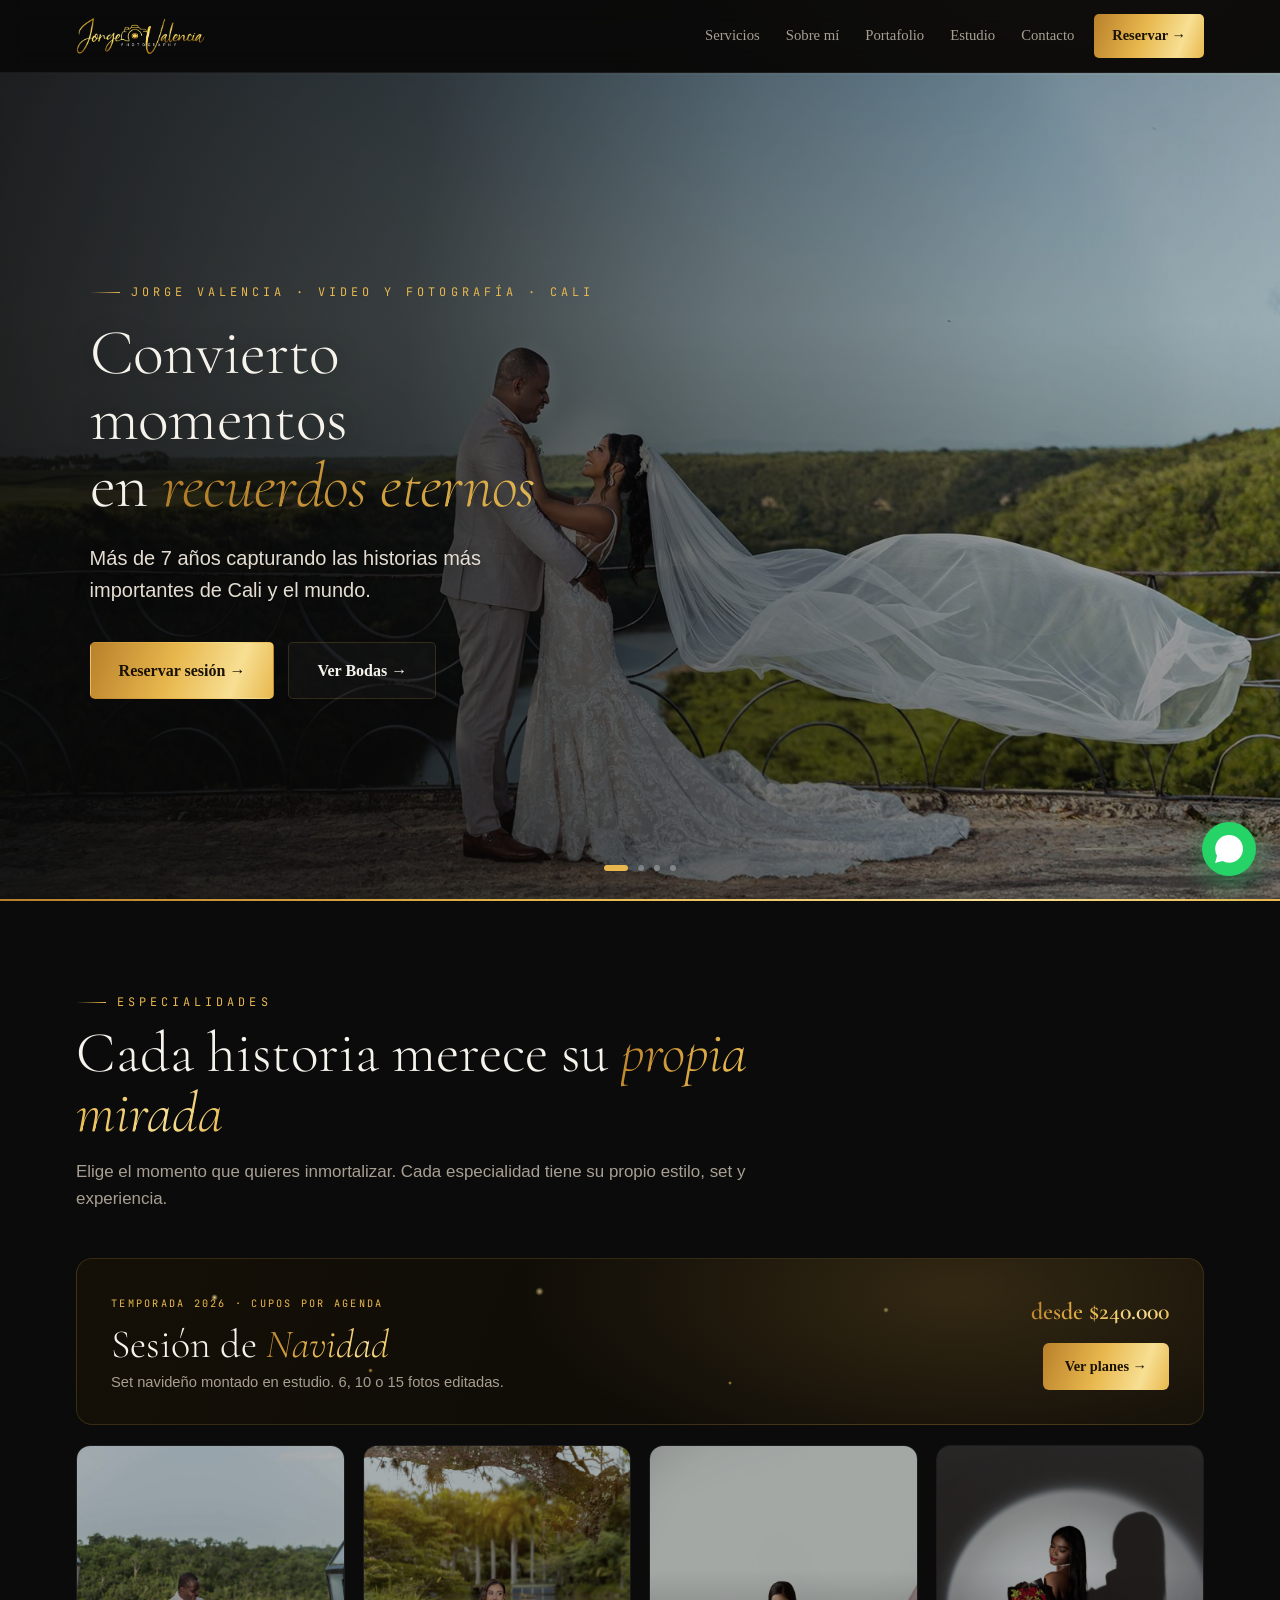
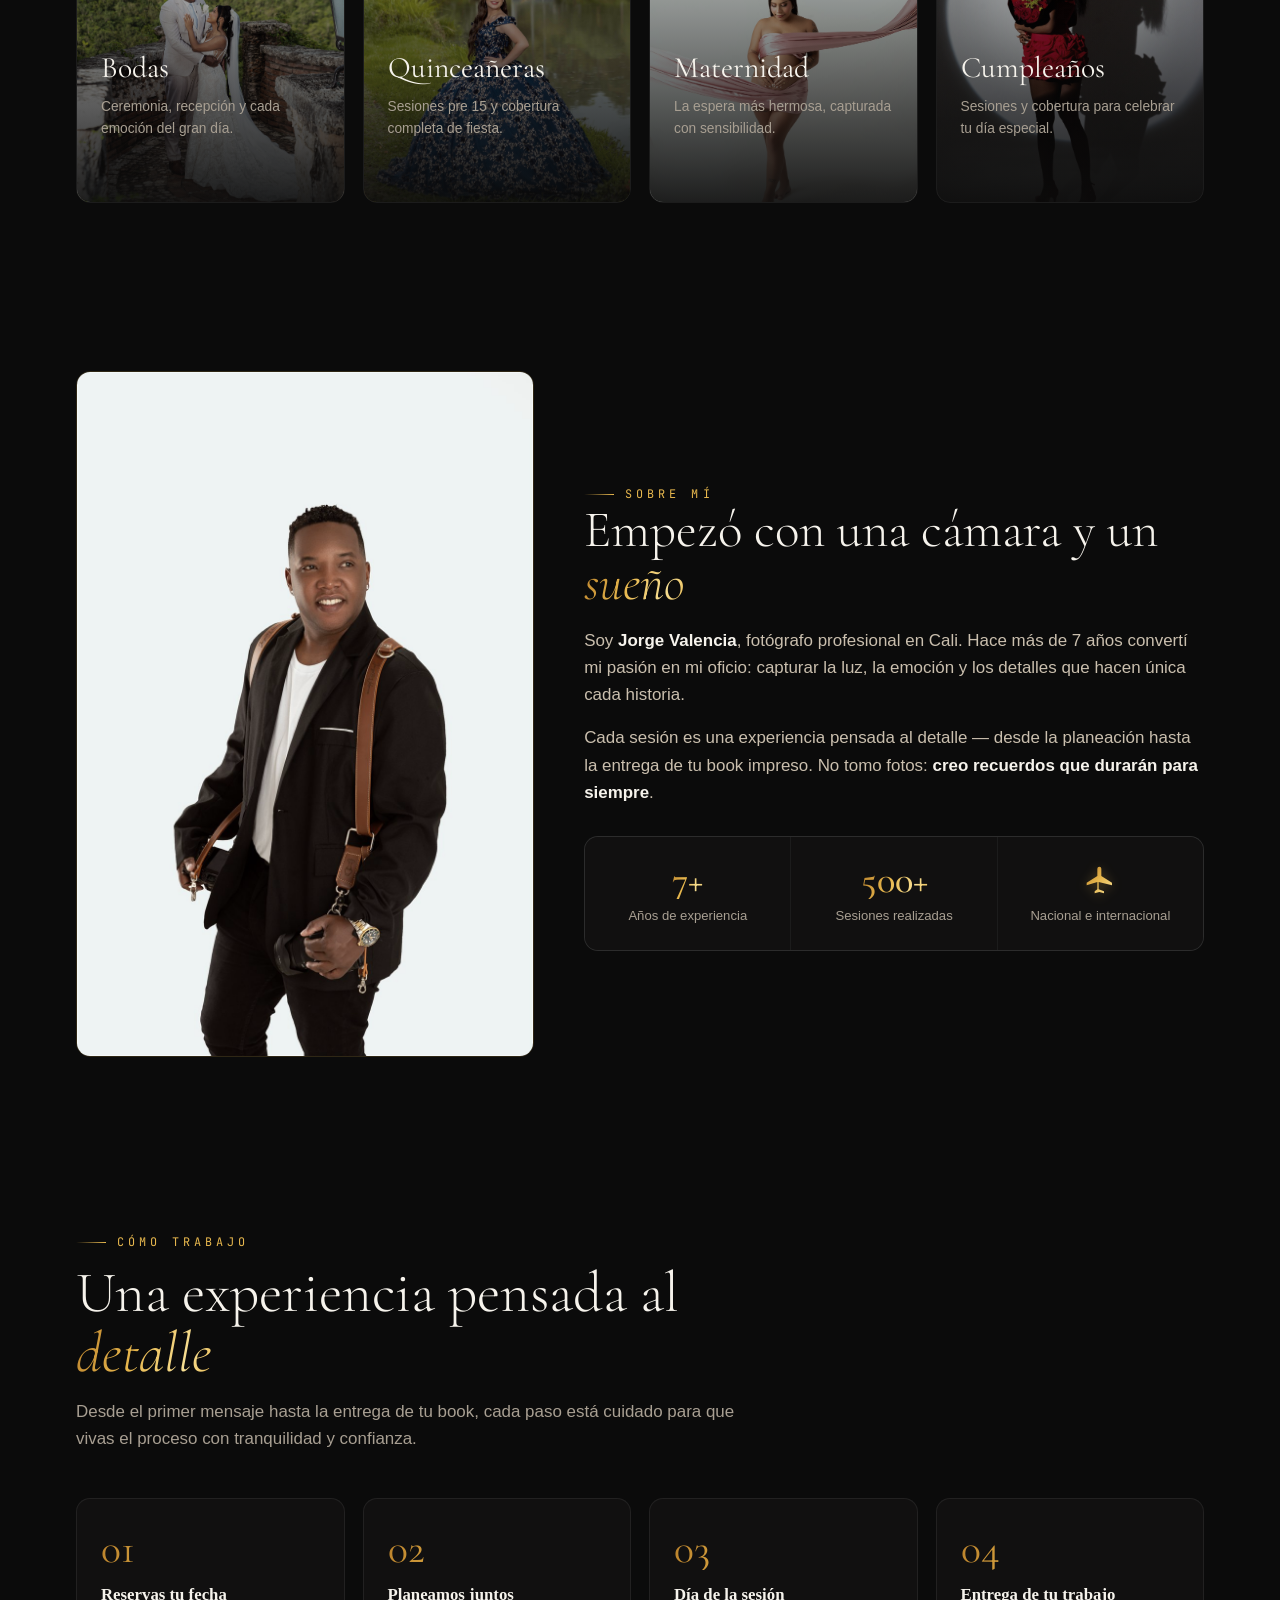
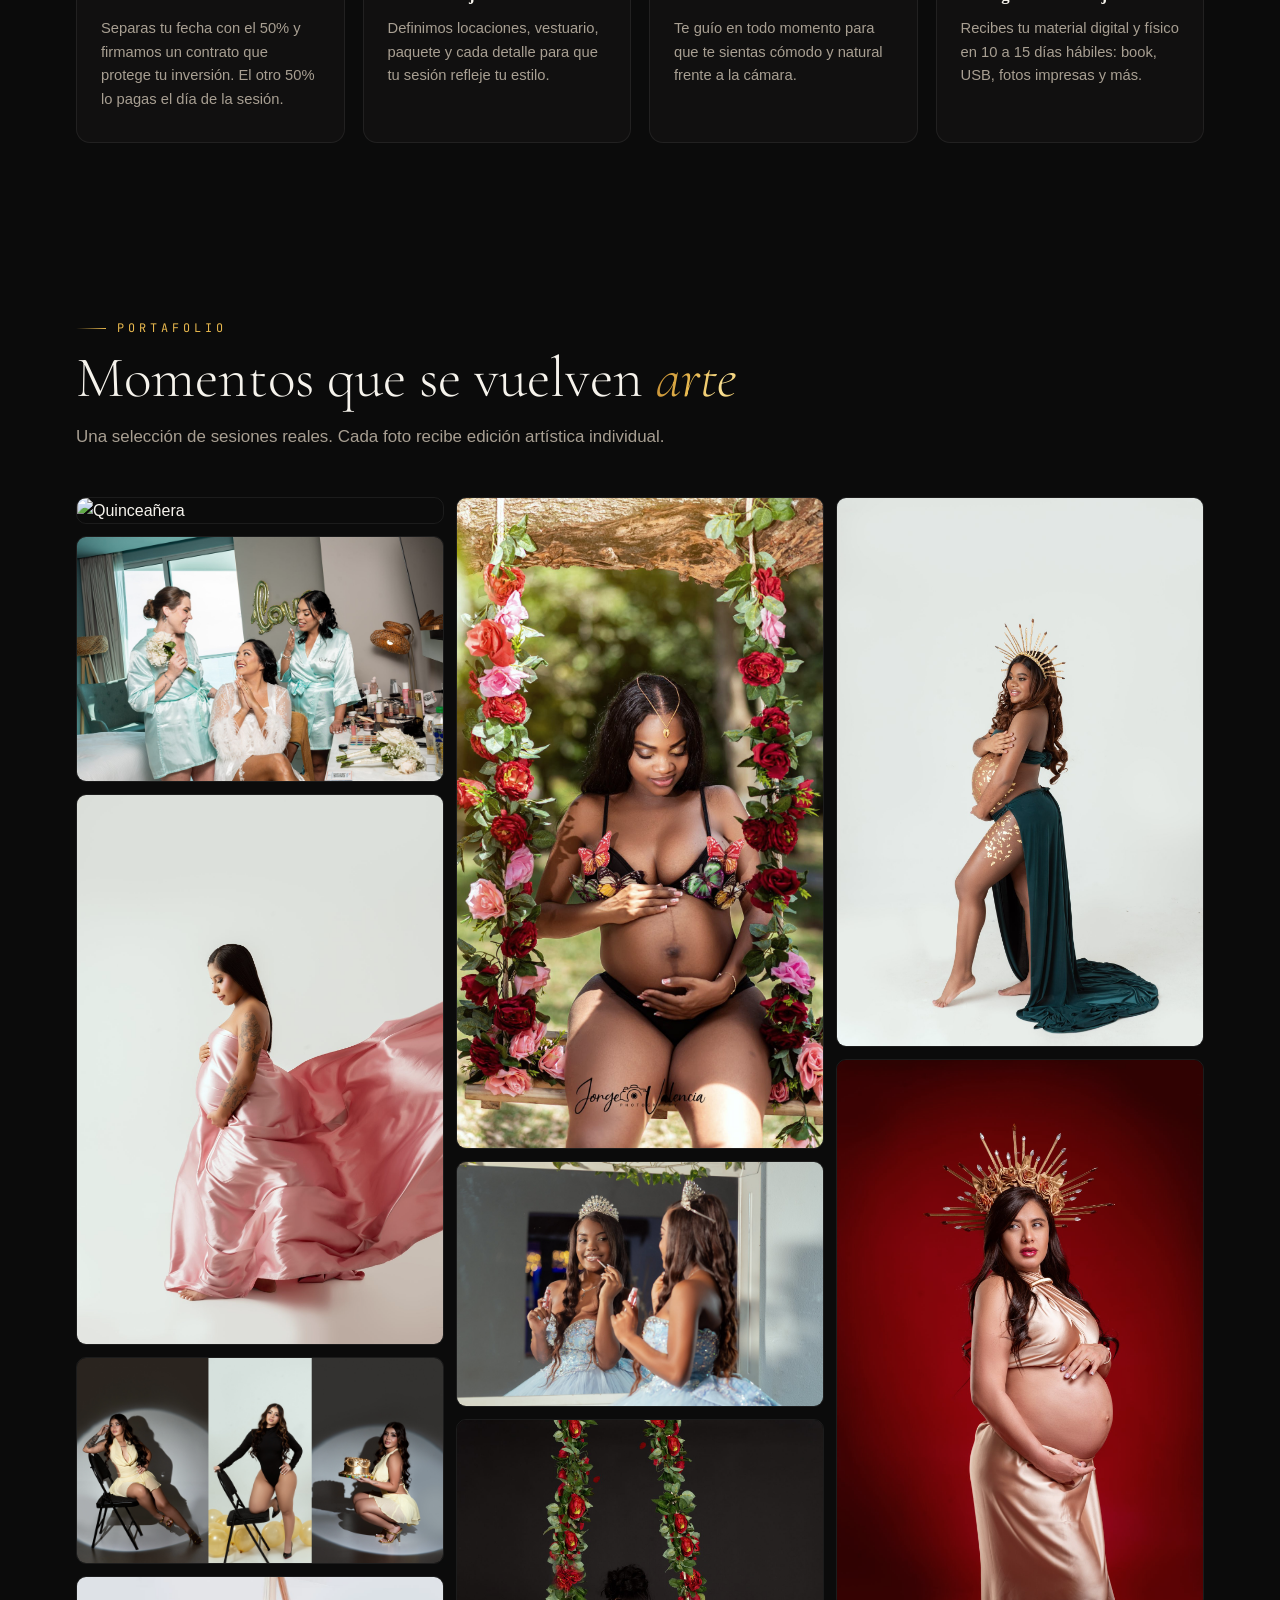
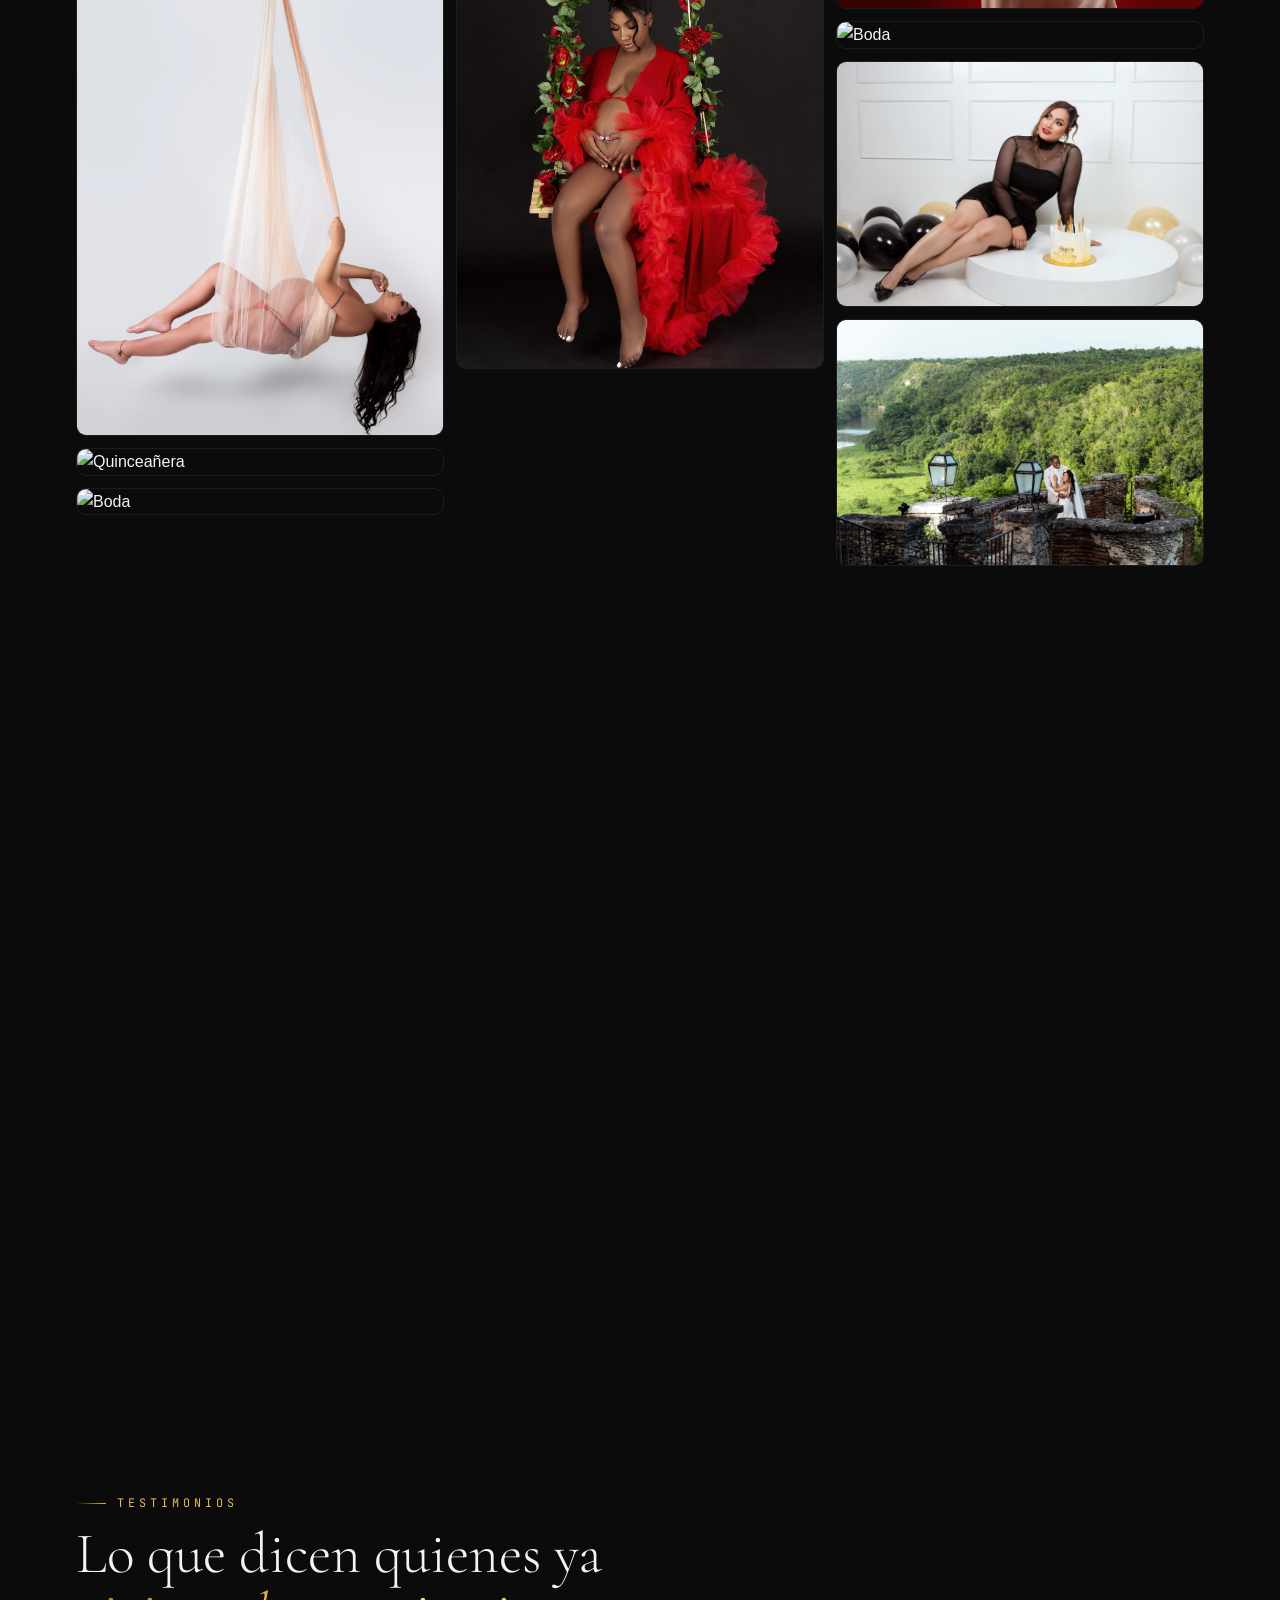
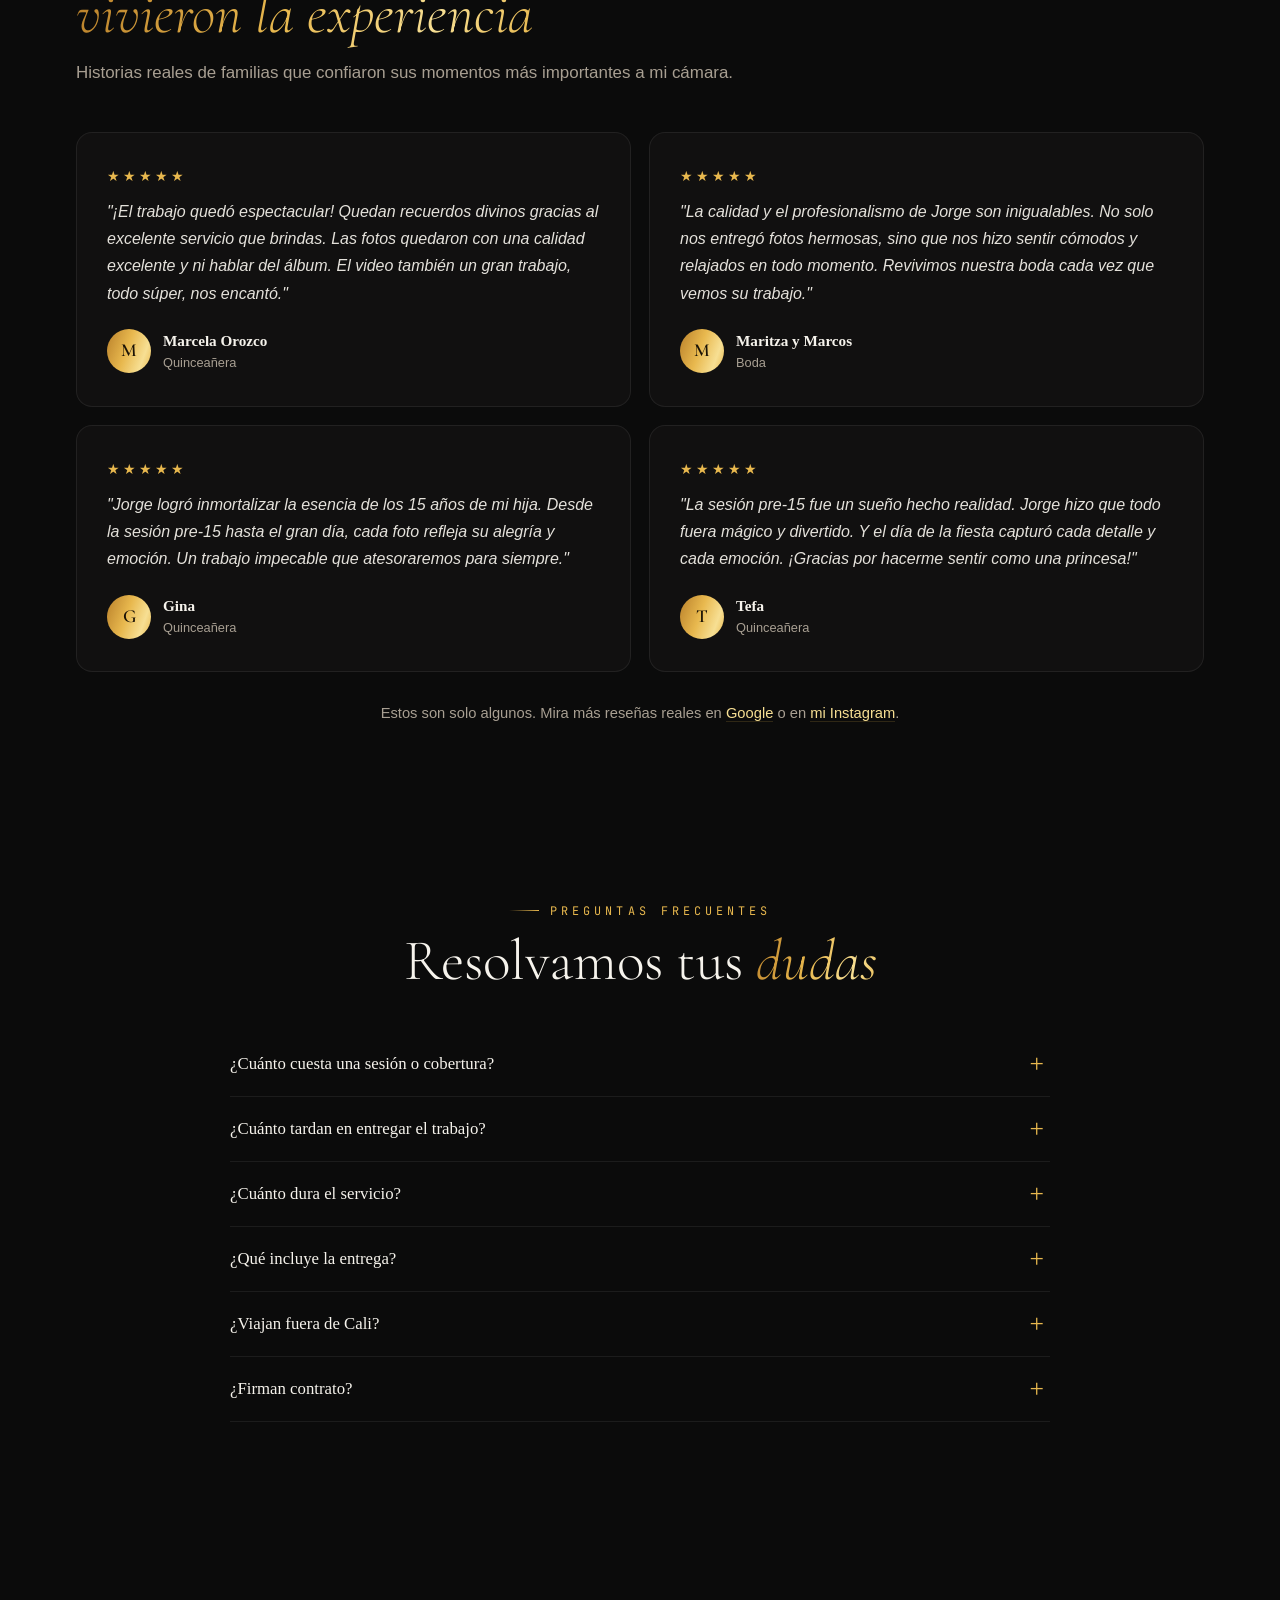
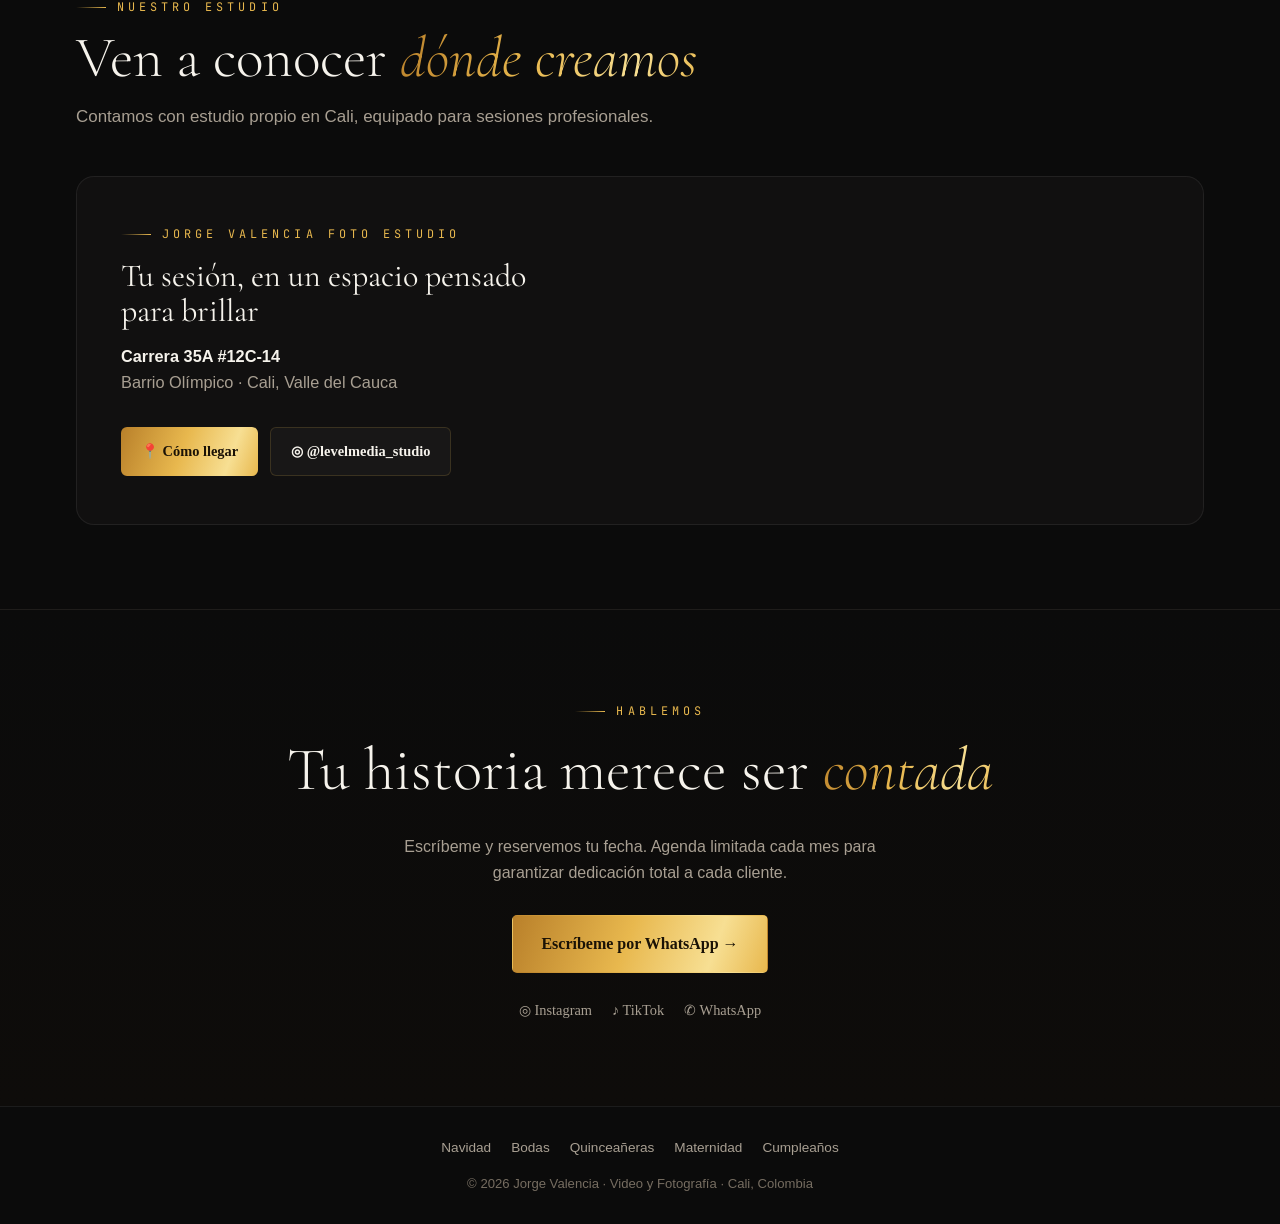
==== index.html @ ba3c1074 "Franja de Navidad en el inicio y vista previa para WhatsApp - Franja destacada de temporada arriba d" ====
﻿<!DOCTYPE html>
<html lang="es">
<head>
<!-- Google Tag Manager -->
<script>(function(w,d,s,l,i){w[l]=w[l]||[];w[l].push({'gtm.start':
new Date().getTime(),event:'gtm.js'});var f=d.getElementsByTagName(s)[0],
j=d.createElement(s),dl=l!='dataLayer'?'&l='+l:'';j.async=true;j.src=
'https://www.googletagmanager.com/gtm.js?id='+i+dl;f.parentNode.insertBefore(j,f);
})(window,document,'script','dataLayer','GTM-53C48BPZ');</script>
<!-- End Google Tag Manager -->
<meta charset="UTF-8" />
<meta name="viewport" content="width=device-width, initial-scale=1.0" />
<title>Fotografía y Video en Cali | Jorge Valencia — Bodas, Quinceañeras y Maternidad</title>
<meta name="description" content="Jorge Valencia, fotógrafo y videógrafo profesional en Cali con +7 años de experiencia. Bodas, quinceañeras, maternidad y cumpleaños. Entrega en 20 días, material digital e impreso. Reserva tu fecha." />
<meta name="keywords" content="fotógrafo Cali, fotografía de bodas Cali, video de bodas Cali, fotógrafo quinceañeras Cali, sesión de maternidad Cali, fotografía profesional Cali, Jorge Valencia fotografía" />
<meta name="author" content="Jorge Valencia · Video y Fotografía" />
<meta name="robots" content="index, follow, max-image-preview:large" />
<link rel="canonical" href="https://jorgevalenciaph.com/" />
<meta name="geo.region" content="CO-VAC" />
<meta name="geo.placename" content="Cali, Valle del Cauca, Colombia" />
<link rel="icon" type="image/svg+xml" href="img/favicon.svg" />
<meta property="og:type" content="website" />
<meta property="og:site_name" content="Jorge Valencia · Video y Fotografía" />
<meta property="og:locale" content="es_CO" />
<meta property="og:url" content="https://jorgevalenciaph.com/" />
<meta property="og:title" content="Fotografía y Video en Cali | Jorge Valencia" />
<meta property="og:description" content="Bodas, quinceañeras, maternidad y cumpleaños. Fotografía y video cinematográfico en Cali con +7 años de experiencia." />
<meta property="og:image" content="https://jorgevalenciaph.com/img/hero-bodas.jpg" />
<meta property="og:image:width" content="1920" />
<meta property="og:image:height" content="1080" />
<meta property="og:image:alt" content="Fotografía de bodas por Jorge Valencia" />
<meta name="twitter:card" content="summary_large_image" />
<meta name="twitter:title" content="Fotografía y Video en Cali | Jorge Valencia" />
<meta name="twitter:description" content="Bodas, quinceañeras, maternidad y cumpleaños en Cali. +7 años convirtiendo momentos en recuerdos." />
<meta name="twitter:image" content="https://jorgevalenciaph.com/img/hero-bodas.jpg" />

<!-- Schema: Negocio local -->
<script type="application/ld+json">
{
  "@context": "https://schema.org",
  "@type": "ProfessionalService",
  "@id": "https://jorgevalenciaph.com/#business",
  "name": "Jorge Valencia · Video y Fotografía",
  "alternateName": "Jorge Valencia Foto Estudio",
  "description": "Fotografía y video profesional en Cali: bodas, quinceañeras, maternidad y cumpleaños. Más de 7 años de experiencia.",
  "url": "https://jorgevalenciaph.com/",
  "image": "https://jorgevalenciaph.com/img/hero-bodas.jpg",
  "telephone": "+573015653392",
  "priceRange": "$$",
  "address": {
    "@type": "PostalAddress",
    "streetAddress": "Carrera 35A #12C-14, Barrio Olímpico",
    "addressLocality": "Cali",
    "addressRegion": "Valle del Cauca",
    "addressCountry": "CO"
  },
  "geo": {
    "@type": "GeoCoordinates",
    "latitude": "3.4224111",
    "longitude": "-76.530661"
  },
  "areaServed": ["Cali", "Valle del Cauca", "Colombia"],
  "sameAs": [
    "https://www.instagram.com/jorgevalenciaph",
    "https://www.tiktok.com/@jorgevalenciaph",
    "https://www.facebook.com/JorgeValenciaPh/",
    "https://www.pinterest.com/JorgeValenciaph/"
  ],
  "founder": { "@type": "Person", "name": "Jorge Valencia" },
  "knowsAbout": ["Fotografía de bodas", "Fotografía de quinceañeras", "Fotografía de maternidad", "Video de eventos"]
}
</script>

<!-- Schema: Preguntas frecuentes -->
<script type="application/ld+json">
{
  "@context": "https://schema.org",
  "@type": "FAQPage",
  "mainEntity": [
    {
      "@type": "Question",
      "name": "¿Cuánto cuesta una sesión o cobertura?",
      "acceptedAnswer": { "@type": "Answer", "text": "El valor depende del servicio y paquete que elijas. Escríbenos por WhatsApp y te enviamos la información detallada según lo que necesites." }
    },
    {
      "@type": "Question",
      "name": "¿Cuánto tardan en entregar el trabajo?",
      "acceptedAnswer": { "@type": "Answer", "text": "La entrega es de 10 a 15 días hábiles después de la sesión o evento, por nuestro flujo de trabajo de edición artística individual." }
    },
    {
      "@type": "Question",
      "name": "¿Qué incluye la entrega?",
      "acceptedAnswer": { "@type": "Answer", "text": "Entregamos material digital y físico: book impreso, fotos ampliadas y enmarcadas, memorias USB y fotos impresas en distintos tamaños. Lo incluido depende del paquete elegido." }
    },
    {
      "@type": "Question",
      "name": "¿Viajan fuera de Cali?",
      "acceptedAnswer": { "@type": "Answer", "text": "Sí. Hemos viajado a diferentes ciudades de Colombia e incluso fuera del país para acompañar a nuestros clientes." }
    },
    {
      "@type": "Question",
      "name": "¿Firman contrato?",
      "acceptedAnswer": { "@type": "Answer", "text": "Sí. Con cada cliente firmamos un contrato que protege tu inversión y deja todos los acuerdos claros por escrito." }
    }
  ]
}
</script>

<link rel="preconnect" href="https://fonts.googleapis.com" />
<link rel="preconnect" href="https://fonts.gstatic.com" crossorigin />
<link rel="preconnect" href="https://api.fontshare.com" crossorigin />
<!-- imagen LCP del hero: descarga prioritaria -->
<link rel="preload" as="image" href="img/hero-bodas.jpg" fetchpriority="high" />
<!-- fuentes cargadas de forma asíncrona (no bloquean el render) -->
<link rel="preload" as="style" href="https://api.fontshare.com/v2/css?f[]=clash-display@400,500,600,700&f[]=satoshi@400,500,700&display=swap" onload="this.onload=null;this.rel='stylesheet'" />
<link rel="preload" as="style" href="https://fonts.googleapis.com/css2?family=Cormorant+Garamond:ital,wght@0,300;0,400;0,500;1,300&family=JetBrains+Mono:wght@400;500&display=swap" onload="this.onload=null;this.rel='stylesheet'" />
<noscript>
<link href="https://api.fontshare.com/v2/css?f[]=clash-display@400,500,600,700&f[]=satoshi@400,500,700&display=swap" rel="stylesheet" />
<link href="https://fonts.googleapis.com/css2?family=Cormorant+Garamond:ital,wght@0,300;0,400;0,500;1,300&family=JetBrains+Mono:wght@400;500&display=swap" rel="stylesheet" />
</noscript>

<style>
:root{
  --bg:#0B0B0B; --bg2:#111010; --panel:#161413; --panel2:#1C1917;
  --line:rgba(232,184,78,.16); --line-soft:rgba(255,255,255,.07);
  --g1:#B9802A; --g2:#E8B84E; --g3:#F7DF93;
  --text:#F6F3EC; --muted:#A89F92; --muted2:#766D61; --maxw:1180px;
  --gold:linear-gradient(110deg,var(--g1),var(--g2) 45%,var(--g3) 78%,var(--g2));
}
*{box-sizing:border-box;margin:0;padding:0}
html{scroll-behavior:smooth}
body{background:var(--bg);color:var(--text);font-family:"Satoshi",sans-serif;line-height:1.6;-webkit-font-smoothing:antialiased;overflow-x:hidden}
body::before{content:"";position:fixed;inset:0;z-index:0;pointer-events:none;background:radial-gradient(900px 600px at 85% -10%,rgba(232,184,78,.10),transparent 60%),radial-gradient(700px 500px at -5% 110%,rgba(185,128,42,.06),transparent 60%)}
.wrap{max-width:var(--maxw);margin:0 auto;padding:0 26px;position:relative;z-index:1}
a{color:inherit;text-decoration:none}
img{display:block;max-width:100%}

/* progreso */
#prog{position:fixed;top:0;left:0;height:2px;width:0;background:var(--gold);z-index:99;box-shadow:0 0 12px rgba(232,184,78,.5)}

/* header */
header.bar{position:sticky;top:0;z-index:40;backdrop-filter:blur(12px);background:rgba(11,11,11,.72);border-bottom:1px solid var(--line-soft)}
.bar-in{display:flex;align-items:center;justify-content:space-between;height:72px;gap:20px}
.brand{font-family:"Cormorant Garamond",serif;font-weight:500;font-size:1.35rem;letter-spacing:.14em;text-transform:uppercase}
.brand b{background:var(--gold);-webkit-background-clip:text;background-clip:text;color:transparent;font-weight:500}
.brand img{height:38px;width:auto;display:block}
nav.menu{display:flex;gap:26px;margin-left:auto}
nav.menu a{color:var(--muted);font-family:"Clash Display";font-weight:500;font-size:.92rem;transition:.18s}
nav.menu a:hover{color:var(--g3)}
.bar-link{font-family:"Clash Display";font-weight:600;font-size:.9rem;color:#1a1206;background:var(--gold);padding:10px 18px;border-radius:5px;transition:.2s;white-space:nowrap}
.bar-link:hover{filter:brightness(1.08);box-shadow:0 8px 24px rgba(232,184,78,.28)}

/* hero */
.hero{position:relative;min-height:92vh;display:flex;align-items:center;overflow:hidden}
/* slider de fondo */
.hero-slides{position:absolute;inset:0;z-index:0}
.hero-slide{position:absolute;inset:0;background-size:cover;background-position:center;opacity:0;transition:opacity 1.6s cubic-bezier(.4,0,.2,1),transform 8s ease-out;transform:scale(1.07);filter:grayscale(.1) brightness(.75)}
.hero-slide.active{opacity:1;transform:scale(1);z-index:1}
.hero-slide::after{content:"";position:absolute;inset:0;background:linear-gradient(95deg,rgba(11,11,11,.86) 0%,rgba(11,11,11,.66) 32%,rgba(11,11,11,.30) 56%,rgba(11,11,11,.08) 78%,transparent 100%),linear-gradient(180deg,rgba(11,11,11,.10),transparent 30%,rgba(11,11,11,.30));z-index:2}
/* dots */
.hero-dots{position:absolute;bottom:30px;left:50%;transform:translateX(-50%);z-index:10;display:flex;gap:10px}
.hero-dot{width:6px;height:6px;border-radius:50%;background:rgba(255,255,255,.3);border:none;cursor:pointer;padding:0;transition:.35s}
.hero-dot.active{background:var(--g2);width:24px;border-radius:4px}
/* barra de progreso del slide */
.hero-prog{position:absolute;bottom:0;left:0;height:2px;background:var(--gold);z-index:10;width:0;transition:width linear}
.hero-in{position:relative;z-index:2;padding:80px 0;max-width:620px;margin-left:clamp(26px,7vw,130px);margin-right:auto}
.kicker{font-family:"JetBrains Mono";font-size:.74rem;letter-spacing:.34em;text-transform:uppercase;color:var(--g2);display:inline-flex;align-items:center;gap:.7rem}
.kicker::before{content:"";width:30px;height:1px;background:linear-gradient(90deg,transparent,var(--g2))}
h1.title{font-family:"Cormorant Garamond",serif;font-weight:300;line-height:1.04;letter-spacing:-.01em;font-size:clamp(2.4rem,5vw,4.2rem);margin:18px 0 0;max-width:15ch;text-shadow:0 2px 24px rgba(0,0,0,.4)}
h1.title .g{background:var(--gold);background-size:200% auto;-webkit-background-clip:text;background-clip:text;color:transparent;font-style:italic;animation:shine 6s linear infinite}
@keyframes shine{to{background-position:200% center}}
.lead{color:#E4DDD2;font-size:clamp(1.05rem,2.1vw,1.25rem);max-width:480px;margin:22px 0 0;font-weight:400;text-shadow:0 1px 16px rgba(0,0,0,.45)}
.cta{display:flex;flex-wrap:wrap;gap:14px;margin-top:36px}
.btn{display:inline-flex;align-items:center;gap:10px;font-family:"Clash Display";font-weight:600;font-size:1rem;padding:15px 28px;border-radius:5px;border:1px solid transparent;transition:.22s;cursor:pointer}
.btn-gold{background:var(--gold);color:#1a1206;position:relative;overflow:hidden}
.btn-gold::after{content:"";position:absolute;top:0;left:-60%;width:40%;height:100%;background:linear-gradient(100deg,transparent,rgba(255,255,255,.55),transparent);transform:skewX(-18deg);animation:sheen 4.5s ease-in-out infinite}
@keyframes sheen{0%,100%{left:-60%}55%{left:130%}}
.btn-gold:hover{transform:translateY(-2px);box-shadow:0 16px 38px rgba(232,184,78,.3)}
.btn-line{background:rgba(255,255,255,.03);color:var(--text);border-color:var(--line)}
.btn-line:hover{border-color:var(--g2);color:var(--g3)}

/* secciones */
section{position:relative;padding:84px 0;scroll-margin-top:84px}
.sec-top{max-width:680px;margin-bottom:46px}
.sec-top h2{font-family:"Cormorant Garamond",serif;font-weight:300;font-size:clamp(2.2rem,5.5vw,3.6rem);line-height:1.04;margin-top:12px}
.sec-top h2 em{font-style:italic;background:var(--gold);-webkit-background-clip:text;background-clip:text;color:transparent}
.sec-top p{color:var(--muted);font-size:1.06rem;margin-top:14px}

/* categorias */
/* ===== Franja de Navidad (temporada) ===== */
.xmas{position:relative;display:flex;align-items:center;justify-content:space-between;gap:26px;flex-wrap:wrap;
  margin:0 0 20px;padding:30px 34px;border-radius:16px;overflow:hidden;
  border:1px solid var(--line);
  background:radial-gradient(700px 300px at 78% 20%,rgba(232,184,78,.16),transparent 62%),linear-gradient(110deg,#141007,#0f0c07 55%,#120e08);
  transition:.3s}
.xmas:hover{transform:translateY(-4px);border-color:var(--g2);box-shadow:0 22px 56px rgba(0,0,0,.45)}
.xlights{position:absolute;inset:0;pointer-events:none;
  background-image:
    radial-gradient(circle,rgba(247,223,147,.95),transparent 68%),
    radial-gradient(circle,rgba(232,184,78,.8),transparent 68%),
    radial-gradient(circle,rgba(247,223,147,.7),transparent 68%),
    radial-gradient(circle,rgba(232,184,78,.85),transparent 68%),
    radial-gradient(circle,rgba(247,223,147,.6),transparent 68%),
    radial-gradient(circle,rgba(232,184,78,.7),transparent 68%);
  background-repeat:no-repeat;
  background-size:7px 7px,5px 5px,9px 9px,4px 4px,6px 6px,8px 8px;
  background-position:12% 22%,26% 68%,41% 18%,58% 76%,72% 30%,89% 62%;
  animation:xtw 4.5s ease-in-out infinite}
@keyframes xtw{0%,100%{opacity:.35}50%{opacity:1}}
.xmas-txt{position:relative;z-index:2;min-width:250px;flex:1}
.xkick{font-family:"JetBrains Mono";font-size:.64rem;letter-spacing:.22em;text-transform:uppercase;color:var(--g2)}
.xmas-txt h3{font-family:"Cormorant Garamond",serif;font-weight:300;font-size:clamp(1.8rem,4vw,2.5rem);line-height:1.05;margin:8px 0 6px}
.xmas-txt h3 em{font-style:italic;background:var(--gold);-webkit-background-clip:text;background-clip:text;color:transparent}
.xmas-txt p{color:var(--muted);font-size:.92rem}
.xmas-cta{position:relative;z-index:2;display:flex;flex-direction:column;align-items:flex-end;gap:12px}
.xprice{font-family:"Cormorant Garamond",serif;font-weight:600;font-size:1.5rem;background:var(--gold);-webkit-background-clip:text;background-clip:text;color:transparent}
.xbtn{font-family:"Clash Display";font-weight:600;font-size:.9rem;color:#1a1206;background:var(--gold);padding:12px 22px;border-radius:6px;white-space:nowrap;transition:.2s}
.xmas:hover .xbtn{filter:brightness(1.08);box-shadow:0 10px 26px rgba(232,184,78,.3)}
@media(max-width:620px){
  .xmas{padding:24px 22px;gap:18px}
  .xmas-cta{align-items:flex-start;width:100%;flex-direction:row;justify-content:space-between;align-items:center}
}
@media(prefers-reduced-motion:reduce){.xlights{animation:none;opacity:.7}}
.cats{display:grid;grid-template-columns:repeat(4,1fr);gap:18px}
.cat{position:relative;border-radius:14px;overflow:hidden;aspect-ratio:3/4;border:1px solid var(--line-soft);transition:.3s}
.cat img{position:absolute;inset:0;width:100%;height:100%;object-fit:cover;transition:.6s;filter:grayscale(.25) brightness(.7)}
.cat::after{content:"";position:absolute;inset:0;background:linear-gradient(180deg,transparent 35%,rgba(11,11,11,.88))}
.cat:hover{border-color:var(--line);transform:translateY(-5px)}
.cat:hover img{transform:scale(1.07);filter:grayscale(0) brightness(.8)}
.cat-info{position:absolute;left:0;right:0;bottom:0;z-index:2;padding:26px 24px}
.cat-info .ct{font-family:"JetBrains Mono";font-size:.66rem;letter-spacing:.2em;text-transform:uppercase;color:var(--g2)}
.cat-info h3{font-family:"Cormorant Garamond",serif;font-weight:400;font-size:1.85rem;margin:6px 0 4px}
.cat-info p{color:var(--muted);font-size:.86rem}
.cat-info .go{display:inline-flex;align-items:center;gap:8px;margin-top:14px;font-family:"Clash Display";font-weight:600;font-size:.84rem;color:var(--g3);opacity:0;transform:translateX(-6px);transition:.3s}
.cat:hover .cat-info .go{opacity:1;transform:translateX(0)}

/* about */
.about{display:grid;grid-template-columns:.85fr 1.15fr;gap:50px;align-items:center}
.about .photo{border-radius:14px;overflow:hidden;border:1px solid var(--line);position:relative}
.about .photo img{width:100%;height:100%;object-fit:cover;filter:grayscale(.2)}
.about .story h2{font-family:"Cormorant Garamond",serif;font-weight:300;font-size:clamp(2rem,5vw,3.2rem);line-height:1.05}
.about .story h2 em{font-style:italic;background:var(--gold);-webkit-background-clip:text;background-clip:text;color:transparent}
.about .story p{color:#cabfae;font-size:1.06rem;margin-top:16px}
.about .story p b{color:var(--text)}
.stats{display:grid;grid-template-columns:repeat(3,1fr);gap:1px;background:var(--line-soft);border:1px solid var(--line-soft);border-radius:14px;overflow:hidden;margin-top:30px}
.stats .st{background:var(--bg2);padding:24px 18px;text-align:center;transition:background .35s ease,transform .35s ease;cursor:default}
.stats .st:hover{background:linear-gradient(160deg,#1a1206,var(--bg2));transform:translateY(-4px)}
.stats .num{font-family:"Cormorant Garamond",serif;font-weight:500;font-size:2.4rem;line-height:1;background:var(--gold);-webkit-background-clip:text;background-clip:text;color:transparent;transition:transform .35s ease;display:inline-block}
.stats .st:hover .num{transform:scale(1.12)}
.stats .ico{height:2.4rem;display:flex;align-items:center;justify-content:center;transition:transform .35s ease}
.stats .ico svg{width:2rem;height:2rem;filter:drop-shadow(0 2px 6px rgba(232,184,78,.35))}
.stats .st:hover .ico{transform:scale(1.12) rotate(-8deg)}
.stats .cap{color:var(--muted);font-size:.82rem;margin-top:6px;transition:color .35s ease}
.stats .st:hover .cap{color:var(--g3)}

/* portafolio */
.gal{column-count:3;column-gap:12px}
.gal .ph{break-inside:avoid;margin-bottom:12px;border-radius:10px;overflow:hidden;position:relative;border:1px solid var(--line-soft);cursor:pointer}
.gal .ph img{width:100%;height:auto;display:block;filter:grayscale(.15);transition:.5s}
.gal .ph:hover img{filter:grayscale(0);transform:scale(1.04)}
/* lightbox modal */
#lbOverlay{display:none;position:fixed;inset:0;z-index:1000;background:rgba(0,0,0,.88);backdrop-filter:blur(6px);align-items:center;justify-content:center;flex-direction:column;gap:20px;padding:24px}
#lbOverlay.open{display:flex}
#lbImg{max-width:min(860px,90vw);max-height:72vh;object-fit:contain;border-radius:8px;box-shadow:0 24px 80px rgba(0,0,0,.6);transition:opacity .25s ease}
.lb-arrow{position:fixed;top:50%;transform:translateY(-50%);width:52px;height:52px;border-radius:50%;background:rgba(255,255,255,.08);border:1px solid rgba(255,255,255,.18);color:#fff;font-size:2rem;line-height:1;cursor:pointer;display:grid;place-items:center;transition:.2s;backdrop-filter:blur(4px);z-index:1001}
.lb-arrow:hover{background:linear-gradient(110deg,#B9802A,#E8B84E 60%,#F7DF93);color:#1a1206;border-color:transparent}
#lbPrev{left:24px}
#lbNext{right:24px}
@media(max-width:600px){.lb-arrow{width:42px;height:42px;font-size:1.6rem}#lbPrev{left:8px}#lbNext{right:8px}}
#lbClose{position:fixed;top:20px;right:24px;background:none;border:none;color:#fff;font-size:2rem;cursor:pointer;line-height:1;opacity:.7;transition:.2s}
#lbClose:hover{opacity:1}
#lbActions{display:flex;align-items:center;gap:16px}
#lbLabel{color:rgba(255,255,255,.55);font-size:.85rem;letter-spacing:.1em;text-transform:uppercase;font-family:"Clash Display",sans-serif}
#lbBtn{display:inline-flex;align-items:center;gap:8px;font-size:.9rem;font-weight:600;color:#1a1206;background:linear-gradient(110deg,#B9802A,#E8B84E 45%,#F7DF93 78%,#E8B84E);padding:11px 24px;border-radius:5px;text-decoration:none;transition:.2s}
#lbBtn:hover{filter:brightness(1.08);box-shadow:0 8px 24px rgba(232,184,78,.3)}

/* estudio */
.studio{display:grid;grid-template-columns:1fr 1.1fr;gap:0;border:1px solid var(--line-soft);border-radius:18px;overflow:hidden;background:var(--bg2)}
.studio-info{padding:48px 44px;display:flex;flex-direction:column;justify-content:center}
.studio-info .kicker{margin-bottom:14px}
.studio-info h3{font-family:"Cormorant Garamond",serif;font-weight:400;font-size:2rem;line-height:1.1}
.studio-info .addr{color:var(--muted);font-size:1.02rem;margin:14px 0 6px;line-height:1.6}
.studio-info .addr b{color:var(--text);font-weight:600}
.studio-actions{display:flex;flex-wrap:wrap;gap:12px;margin-top:26px}
.studio-actions a{display:inline-flex;align-items:center;gap:8px;font-family:"Clash Display";font-weight:600;font-size:.9rem;padding:12px 20px;border-radius:6px;transition:.2s}
.studio-actions .s-map{background:var(--gold);color:#1a1206}
.studio-actions .s-map:hover{filter:brightness(1.08);box-shadow:0 8px 24px rgba(232,184,78,.28)}
.studio-actions .s-ig{background:rgba(255,255,255,.03);color:var(--text);border:1px solid var(--line)}
.studio-actions .s-ig:hover{border-color:var(--g2);color:var(--g3)}
.studio-map{min-height:340px;position:relative}
.studio-map iframe{position:absolute;inset:0;width:100%;height:100%;border:0;filter:grayscale(.3) invert(.9) hue-rotate(180deg) contrast(.9)}
@media(max-width:820px){.studio{grid-template-columns:1fr}.studio-map{min-height:300px;order:-1}.studio-info{padding:36px 30px}}

/* cta final */
.final{text-align:center;background:linear-gradient(180deg,var(--bg),#0e0c0a);border-top:1px solid var(--line-soft)}
.final h2{font-family:"Cormorant Garamond",serif;font-weight:300;font-size:clamp(2.2rem,6vw,3.8rem)}
.final h2 em{font-style:italic;background:var(--gold);-webkit-background-clip:text;background-clip:text;color:transparent}
.final p{color:var(--muted);max-width:520px;margin:16px auto 0}
.socials{display:flex;gap:20px;justify-content:center;margin-top:26px}
.socials a{color:var(--muted);font-family:"Clash Display";font-weight:500;font-size:.9rem;transition:.2s}
.socials a:hover{color:var(--g3)}

/* footer */
footer{padding:30px 0;border-top:1px solid var(--line-soft);text-align:center;color:var(--muted2);font-size:.82rem}
footer .fnav{display:flex;gap:20px;justify-content:center;margin-bottom:14px;flex-wrap:wrap}
footer .fnav a{color:var(--muted);font-size:.85rem;transition:.2s}
footer .fnav a:hover{color:var(--g3)}

/* float wa */
.wa{position:fixed;bottom:24px;right:24px;width:54px;height:54px;border-radius:50%;background:#25D366;display:grid;place-items:center;z-index:50;box-shadow:0 8px 26px rgba(37,211,102,.4);transition:.25s}
.wa:hover{transform:scale(1.1)}
.wa svg{width:28px;height:28px;fill:#fff}

/* ── SCROLL REVEAL — 4 patrones (estilo Mihrab) ── */
.reveal,.reveal-left,.reveal-right,.reveal-down{
  opacity:0;transition:opacity .85s cubic-bezier(.16,1,.3,1),transform .85s cubic-bezier(.16,1,.3,1);
}
.reveal      { transform:translateY(60px) }
.reveal-left { transform:translateX(-80px) }
.reveal-right{ transform:translateX(80px) }
.reveal-down { transform:translateY(-50px) }
.reveal.vis,.reveal-left.vis,.reveal-right.vis,.reveal-down.vis{
  opacity:1;transform:none;
}
/* stagger: cada hijo directo .stagger-children > * se revela en cascada */
.stagger-children>*{
  opacity:0;transform:translateY(70px);
  transition:opacity .7s cubic-bezier(.16,1,.3,1),transform .7s cubic-bezier(.16,1,.3,1);
}
.stagger-children.vis>*:nth-child(1){transition-delay:.05s}
.stagger-children.vis>*:nth-child(2){transition-delay:.18s}
.stagger-children.vis>*:nth-child(3){transition-delay:.31s}
.stagger-children.vis>*:nth-child(4){transition-delay:.44s}
.stagger-children.vis>*:nth-child(5){transition-delay:.57s}
.stagger-children.vis>*:nth-child(6){transition-delay:.70s}
.stagger-children.vis>*{opacity:1;transform:none}
/* hero: animación de entrada solo la primera vez */
.hero-in .kicker{opacity:0;transform:translateY(18px);animation:heroFade .9s .2s cubic-bezier(.16,1,.3,1) forwards}
.hero-in h1    {opacity:0;transform:translateY(26px);animation:heroFade 1s .4s cubic-bezier(.16,1,.3,1) forwards}
.hero-in .lead {opacity:0;transform:translateY(20px);animation:heroFade .9s .65s cubic-bezier(.16,1,.3,1) forwards}
.hero-in .cta  {opacity:0;transform:translateY(16px);animation:heroFade .9s .85s cubic-bezier(.16,1,.3,1) forwards}
@keyframes heroFade{to{opacity:1;transform:none}}

.burger{display:none;flex-direction:column;gap:5px;background:none;border:none;cursor:pointer;padding:8px}
.burger span{width:24px;height:2px;background:var(--text);transition:.3s}
.mobile-nav{position:fixed;inset:0;z-index:60;background:rgba(11,11,11,.97);backdrop-filter:blur(10px);display:flex;flex-direction:column;align-items:center;justify-content:center;gap:22px;opacity:0;pointer-events:none;transition:.35s}
.mobile-nav.open{opacity:1;pointer-events:auto}
.mobile-nav a{font-family:"Cormorant Garamond",serif;font-size:1.55rem;color:var(--text)}
.mobile-nav a:hover{color:var(--g3)}
.mobile-nav .m-reservar{font-family:"Clash Display";font-size:1rem;font-weight:600;color:#1a1206;background:var(--gold);padding:12px 28px;border-radius:6px;margin-top:8px}
.mobile-nav .mclose{position:absolute;top:22px;right:28px;font-size:2.4rem;line-height:1;color:var(--text);background:none;border:none;cursor:pointer}
.mobile-nav .m-services{display:flex;flex-direction:column;gap:12px;align-items:center;border-top:1px solid var(--line-soft);border-bottom:1px solid var(--line-soft);padding:18px 0;margin:2px 0;width:min(320px,80%)}
.mobile-nav .m-services .lbl{font-family:"JetBrains Mono";font-size:.66rem;letter-spacing:.2em;text-transform:uppercase;color:var(--g2)}
.mobile-nav .m-services a{font-size:1.25rem}
@media(max-width:860px){
  nav.menu{display:none}
  .burger{display:flex}
  .bar .bar-link{display:none}
  .cats{grid-template-columns:1fr 1fr}
  .about{grid-template-columns:1fr;gap:32px}
  .gal{column-count:2}
}
@media(max-width:540px){
  .cats{grid-template-columns:1fr}
  .stats{grid-template-columns:1fr 1fr}
  .gal{column-count:2;column-gap:8px}
}

/* ── proceso / cómo trabajo ── */
.proc{display:grid;grid-template-columns:repeat(4,1fr);gap:18px;margin-top:46px}
.proc .step{position:relative;background:var(--bg2);border:1px solid var(--line-soft);border-radius:14px;padding:30px 24px;transition:.3s}
.proc .step:hover{border-color:var(--line);transform:translateY(-4px)}
.proc .step .n{font-family:"Cormorant Garamond",serif;font-size:2.6rem;line-height:1;background:var(--gold);-webkit-background-clip:text;background-clip:text;color:transparent}
.proc .step h3{font-family:"Clash Display";font-weight:600;font-size:1.05rem;margin:12px 0 8px}
.proc .step p{color:var(--muted);font-size:.92rem}
@media(max-width:860px){.proc{grid-template-columns:1fr 1fr}}
@media(max-width:480px){.proc{grid-template-columns:1fr}}

/* ── video ── */
.videos{display:grid;grid-template-columns:1fr 1fr;gap:22px;margin-top:40px}
.vid{position:relative;border-radius:14px;overflow:hidden;border:1px solid var(--line);aspect-ratio:16/9;background:#000;box-shadow:0 18px 50px rgba(0,0,0,.45);transition:transform .45s cubic-bezier(.16,1,.3,1),box-shadow .45s ease}
.vid::before{content:"";position:absolute;inset:0;border-radius:14px;padding:1px;background:linear-gradient(135deg,rgba(232,184,78,.5),transparent 40%,transparent 60%,rgba(232,184,78,.5));-webkit-mask:linear-gradient(#000 0 0) content-box,linear-gradient(#000 0 0);-webkit-mask-composite:xor;mask-composite:exclude;opacity:0;transition:opacity .45s ease;z-index:3;pointer-events:none}
.vid:hover{transform:translateY(-6px) scale(1.015);box-shadow:0 28px 70px rgba(232,184,78,.18)}
.vid:hover::before{opacity:1}
.vid iframe{position:absolute;inset:0;width:100%;height:100%;border:0}
.vid-facade{cursor:pointer;display:grid;place-items:center;background-color:#0b0b0b;background-size:cover;background-position:center;background-repeat:no-repeat}
.vid-facade::before{content:"";position:absolute;inset:0;background:linear-gradient(180deg,rgba(11,11,11,.28),rgba(11,11,11,.58));z-index:1;transition:opacity .3s}
.vid-facade:hover::before{opacity:.85}
.vid-facade .vid-play{width:62px;height:62px;border-radius:50%;background:var(--gold);display:grid;place-items:center;transition:transform .3s ease,opacity .3s ease;box-shadow:0 8px 30px rgba(232,184,78,.3);z-index:4;opacity:.78}
.vid-facade:hover .vid-play{transform:scale(1.12);opacity:1}
.vid-facade .vid-play svg{width:26px;height:26px;fill:#1a1206;margin-left:3px}
.vid-facade::after{content:"Ver video";position:absolute;bottom:18px;left:0;right:0;text-align:center;color:rgba(255,255,255,.55);font-family:"Clash Display",sans-serif;font-size:.78rem;letter-spacing:.12em;z-index:4}
@media(max-width:760px){.videos{grid-template-columns:1fr}}

/* ── testimonios ── */
.tcards{display:grid;grid-template-columns:repeat(2,1fr);gap:18px;margin-top:40px}
.tcard{background:var(--bg2);border:1px solid var(--line-soft);border-radius:16px;padding:32px 30px;transition:.3s}
.tcard:hover{border-color:var(--line);transform:translateY(-4px)}
.tcard .stars{color:var(--g2);font-size:.9rem;letter-spacing:3px;margin-bottom:10px}
.tcard p{color:var(--text);font-size:1rem;line-height:1.7;margin:0 0 22px;font-style:italic;opacity:.92}
.tcard .who{display:flex;align-items:center;gap:12px}
.tcard .who .av{width:44px;height:44px;border-radius:50%;background:var(--gold);display:grid;place-items:center;font-family:"Cormorant Garamond",serif;font-weight:600;color:#1a1206;font-size:1.15rem;flex-shrink:0}
.tcard .who .nm{font-family:"Clash Display";font-weight:600;font-size:.95rem}
.tcard .who .ev{color:var(--muted);font-size:.8rem}
.tnote{text-align:center;margin-top:30px;color:var(--muted);font-size:.92rem}
.tnote a{color:var(--g3);border-bottom:1px solid var(--line);transition:.2s}
.tnote a:hover{color:var(--g2)}
@media(max-width:760px){.tcards{grid-template-columns:1fr}}

/* ── faq ── */
.faqw{max-width:820px;margin:40px auto 0}
.faqw .q{border-bottom:1px solid var(--line-soft)}
.faqw .q button{width:100%;text-align:left;background:none;border:none;color:var(--text);font-family:"Clash Display";font-weight:500;font-size:1.05rem;padding:22px 44px 22px 0;cursor:pointer;position:relative}
.faqw .q button::after{content:"+";position:absolute;right:6px;top:50%;transform:translateY(-50%);font-size:1.6rem;color:var(--g2);transition:.3s}
.faqw .q.open button::after{transform:translateY(-50%) rotate(45deg)}
.faqw .q .a{max-height:0;overflow:hidden;transition:max-height .35s ease}
.faqw .q .a p{padding:0 0 22px;color:var(--muted);font-size:.98rem;line-height:1.7;margin:0}
</style>
</head>
<body>
<!-- Google Tag Manager (noscript) -->
<noscript><iframe src="https://www.googletagmanager.com/ns.html?id=GTM-53C48BPZ"
height="0" width="0" style="display:none;visibility:hidden"></iframe></noscript>
<!-- End Google Tag Manager (noscript) -->
<div id="prog"></div>

<!-- HEADER -->
<header class="bar">
  <div class="wrap bar-in">
    <a href="#top" class="brand"><img src="img/logo-dorado.png" alt="Jorge Valencia · Video y Fotografía" /></a>
    <nav class="menu">
      <a href="#categorias">Servicios</a>
      <a href="#sobre">Sobre mí</a>
      <a href="#portafolio">Portafolio</a>
      <a href="#estudio">Estudio</a>
      <a href="#contacto">Contacto</a>
    </nav>
    <a id="wa-home-barra" class="bar-link" href="https://wa.me/573015653392?text=Hola%20Jorge,%20quiero%20información" target="_blank" rel="noopener">Reservar →</a>
    <button class="burger" id="burger" aria-label="Menú"><span></span><span></span><span></span></button>
  </div>
</header>

<!-- MENU MOVIL -->
<div class="mobile-nav" id="mobileNav">
  <button class="mclose" id="mClose" aria-label="Cerrar">×</button>
  <a href="#categorias">Servicios</a>
  <a href="#sobre">Sobre mí</a>
  <a href="#portafolio">Portafolio</a>
  <a href="#estudio">Estudio</a>
  <a href="#contacto">Contacto</a>
  <div class="m-services"><span class="lbl">Sesiones</span>
    <a href="/navidad/">Navidad</a>
    <a href="/bodas/">Bodas</a>
    <a href="/quinceaneras/">Quinceañeras</a>
    <a href="/maternidad/">Maternidad</a>
    <a href="/cumpleanos/">Cumpleaños</a>
  </div>
  <a id="wa-home-menu" class="m-reservar" href="https://wa.me/573015653392?text=Hola%20Jorge,%20quiero%20información" target="_blank" rel="noopener">Reservar →</a>
</div>

<!-- HERO -->
<section class="hero" id="top">
  <div class="hero-slides">
    <div class="hero-slide active" data-bg="img/hero-bodas.jpg" style="background-image:url('img/hero-bodas.jpg')"></div>
    <div class="hero-slide" data-bg="img/hero-quince.jpg"></div>
    <div class="hero-slide" data-bg="img/hero-maternidad.jpg"></div>
    <div class="hero-slide" data-bg="img/hero-cumpleanos.jpg" style="background-position:center 22%"></div>
  </div>
  <div class="hero-dots">
    <button class="hero-dot active" onclick="goSlide(0)" aria-label="Ver Bodas"></button>
    <button class="hero-dot" onclick="goSlide(1)" aria-label="Ver Quinceañeras"></button>
    <button class="hero-dot" onclick="goSlide(2)" aria-label="Ver Maternidad"></button>
    <button class="hero-dot" onclick="goSlide(3)" aria-label="Ver Cumpleaños"></button>
  </div>
  <div class="hero-prog" id="heroProg"></div>
  <div class="wrap hero-in">
    <span class="kicker">Jorge Valencia · Video y Fotografía · Cali</span>
    <h1 class="title">Convierto momentos<br>en <span class="g">recuerdos eternos</span></h1>
    <p class="lead">Más de 7 años capturando las historias más importantes de Cali y el mundo.</p>
    <div class="cta">
      <a id="wa-home-hero" class="btn btn-gold" href="https://wa.me/573015653392?text=Hola%20Jorge,%20quiero%20reservar%20una%20sesión" target="_blank" rel="noopener">Reservar sesión →</a>
      <a class="btn btn-line" id="heroVerMas" href="/bodas/">Ver Bodas →</a>
    </div>
  </div>
</section>

<!-- CATEGORIAS -->
<section id="categorias">
  <div class="wrap">
    <div class="sec-top reveal-down">
      <span class="kicker">Especialidades</span>
      <h2>Cada historia merece su <em>propia mirada</em></h2>
      <p>Elige el momento que quieres inmortalizar. Cada especialidad tiene su propio estilo, set y experiencia.</p>
    </div>
    <!-- FRANJA NAVIDAD (temporada) -->
    <a class="xmas reveal" href="/navidad/">
      <span class="xlights" aria-hidden="true"></span>
      <div class="xmas-txt">
        <span class="xkick">Temporada 2026 · Cupos por agenda</span>
        <h3>Sesión de <em>Navidad</em></h3>
        <p>Set navideño montado en estudio. 6, 10 o 15 fotos editadas.</p>
      </div>
      <div class="xmas-cta">
        <span class="xprice">desde $240.000</span>
        <span class="xbtn">Ver planes →</span>
      </div>
    </a>
    <div class="cats stagger-children">
      <a class="cat" href="/bodas/">
        <img src="img/galerias/bodas/web/28.jpg" alt="Bodas" />
        <div class="cat-info">
          <h3>Bodas</h3>
          <p>Ceremonia, recepción y cada emoción del gran día.</p>
          <span class="go">Ver más →</span>
        </div>
      </a>
      <a class="cat" href="/quinceaneras/">
        <img src="img/galerias/quinceaneras/web/8.jpg" alt="Quinceañeras" />
        <div class="cat-info">
          <h3>Quinceañeras</h3>
          <p>Sesiones pre 15 y cobertura completa de fiesta.</p>
          <span class="go">Ver más →</span>
        </div>
      </a>
      <a class="cat" href="/maternidad/">
        <img src="img/Valeria-4.JPG" alt="Maternidad" />
        <div class="cat-info">
          <h3>Maternidad</h3>
          <p>La espera más hermosa, capturada con sensibilidad.</p>
          <span class="go">Ver más →</span>
        </div>
      </a>
      <a class="cat" href="/cumpleanos/">
        <img src="cumpleanos/img/sofia-5.jpg" alt="Cumpleaños" />
        <div class="cat-info">
          <h3>Cumpleaños</h3>
          <p>Sesiones y cobertura para celebrar tu día especial.</p>
          <span class="go">Ver más →</span>
        </div>
      </a>
    </div>
  </div>
</section>

<!-- SOBRE MI -->
<section id="sobre">
  <div class="wrap about">
    <div class="photo reveal-left">
      <img src="img/jorge.jpg" alt="Jorge Valencia" />
    </div>
    <div class="story reveal-right">
      <span class="kicker">Sobre mí</span>
      <h2>Empezó con una cámara y un <em>sueño</em></h2>
      <p>Soy <b>Jorge Valencia</b>, fotógrafo profesional en Cali. Hace más de 7 años convertí mi pasión en mi oficio: capturar la luz, la emoción y los detalles que hacen única cada historia.</p>
      <p>Cada sesión es una experiencia pensada al detalle — desde la planeación hasta la entrega de tu book impreso. No tomo fotos: <b>creo recuerdos que durarán para siempre</b>.</p>
      <div class="stats">
        <div class="st"><div class="num">7+</div><div class="cap">Años de experiencia</div></div>
        <div class="st"><div class="num">500+</div><div class="cap">Sesiones realizadas</div></div>
        <div class="st"><div class="ico"><svg viewBox="0 0 24 24" aria-hidden="true"><defs><linearGradient id="planeG" x1="0" y1="0" x2="1" y2="1"><stop offset="0" stop-color="#B9802A"/><stop offset=".5" stop-color="#E8B84E"/><stop offset="1" stop-color="#F7DF93"/></linearGradient></defs><path fill="url(#planeG)" d="M21 16v-2l-8-5V3.5a1.5 1.5 0 0 0-3 0V9l-8 5v2l8-2.5V19l-2 1.5V22l3.5-1 3.5 1v-1.5L11 19v-5.5z"/></svg></div><div class="cap">Nacional e internacional</div></div>
      </div>
    </div>
  </div>
</section>

<!-- COMO TRABAJO -->
<section id="proceso">
  <div class="wrap">
    <div class="sec-top reveal-down">
      <span class="kicker">Cómo trabajo</span>
      <h2>Una experiencia pensada al <em>detalle</em></h2>
      <p>Desde el primer mensaje hasta la entrega de tu book, cada paso está cuidado para que vivas el proceso con tranquilidad y confianza.</p>
    </div>
    <div class="proc stagger-children">
      <div class="step">
        <div class="n">01</div>
        <h3>Reservas tu fecha</h3>
        <p>Separas tu fecha con el 50% y firmamos un contrato que protege tu inversión. El otro 50% lo pagas el día de la sesión.</p>
      </div>
      <div class="step">
        <div class="n">02</div>
        <h3>Planeamos juntos</h3>
        <p>Definimos locaciones, vestuario, paquete y cada detalle para que tu sesión refleje tu estilo.</p>
      </div>
      <div class="step">
        <div class="n">03</div>
        <h3>Día de la sesión</h3>
        <p>Te guío en todo momento para que te sientas cómodo y natural frente a la cámara.</p>
      </div>
      <div class="step">
        <div class="n">04</div>
        <h3>Entrega de tu trabajo</h3>
        <p>Recibes tu material digital y físico en 10 a 15 días hábiles: book, USB, fotos impresas y más.</p>
      </div>
    </div>
  </div>
</section>

<!-- PORTAFOLIO -->
<section id="portafolio">
  <div class="wrap">
    <div class="sec-top reveal-down">
      <span class="kicker">Portafolio</span>
      <h2>Momentos que se vuelven <em>arte</em></h2>
      <p>Una selección de sesiones reales. Cada foto recibe edición artística individual.</p>
    </div>
    <div class="gal stagger-children">
      <div class="ph" data-label="Quinceañeras" data-link="/quinceaneras/"><img src="img/galeria-quince-1.jpg" alt="Quinceañera" loading="lazy" /></div>
      <div class="ph" data-label="Bodas" data-link="/bodas/"><img src="img/galeria-bodas-1.jpg" alt="Boda" loading="lazy" /></div>
      <div class="ph" data-label="Maternidad" data-link="/maternidad/"><img src="img/Valeria-1.JPG" alt="Maternidad" loading="lazy" /></div>
      <div class="ph" data-label="Cumpleaños" data-link="/cumpleanos/"><img src="img/galeria-cumpleanos-1.png" alt="Cumpleaños" loading="lazy" /></div>
      <div class="ph" data-label="Maternidad" data-link="/maternidad/"><img src="img/Anny-10.JPG" alt="Maternidad" loading="lazy" /></div>
      <div class="ph" data-label="Quinceañeras" data-link="/quinceaneras/"><img src="img/galeria-quince-2.jpg" alt="Quinceañera" loading="lazy" /></div>
      <div class="ph" data-label="Bodas" data-link="/bodas/"><img src="img/galeria-bodas-3.jpg" alt="Boda" loading="lazy" /></div>
      <div class="ph" data-label="Maternidad" data-link="/maternidad/"><img src="img/Diana_Historia-1.jpg" alt="Maternidad" loading="lazy" /></div>
      <div class="ph" data-label="Quinceañeras" data-link="/quinceaneras/"><img src="img/galeria-quince-3.jpg" alt="Quinceañera" loading="lazy" /></div>
      <div class="ph" data-label="Maternidad" data-link="/maternidad/"><img src="img/Liseth-3.JPG" alt="Maternidad" loading="lazy" /></div>
      <div class="ph" data-label="Maternidad" data-link="/maternidad/"><img src="img/Lina-4.JPG" alt="Maternidad" loading="lazy" /></div>
      <div class="ph" data-label="Maternidad" data-link="/maternidad/"><img src="img/Embarazo_Luisa-2.JPG" alt="Maternidad" loading="lazy" /></div>
      <div class="ph" data-label="Bodas" data-link="/bodas/"><img src="img/galeria-bodas-2.jpg" alt="Boda" loading="lazy" /></div>
      <div class="ph" data-label="Cumpleaños" data-link="/cumpleanos/"><img src="img/hero-cumpleanos.jpg" alt="Cumpleaños" loading="lazy" /></div>
      <div class="ph" data-label="Bodas" data-link="/bodas/"><img src="img/galeria-bodas-4.jpg" alt="Boda" loading="lazy" /></div>
    </div>
  </div>
</section>

<!-- VIDEO -->
<section id="video">
  <div class="wrap">
    <div class="sec-top reveal-down">
      <span class="kicker">Video</span>
      <h2>El movimiento que <em>revive el momento</em></h2>
      <p>Porque una historia también se cuenta en movimiento. Mira algunos de nuestros trabajos audiovisuales.</p>
    </div>
    <div class="videos reveal stagger-children">
      <div class="vid vid-facade" data-vimeo="893555024" role="button" tabindex="0" aria-label="Reproducir video 1" style="background-image:url('img/hero-bodas.jpg')">
        <div class="vid-play"><svg viewBox="0 0 24 24"><path d="M8 5v14l11-7z"/></svg></div>
      </div>
      <div class="vid vid-facade" data-vimeo="893558144" role="button" tabindex="0" aria-label="Reproducir video 2" style="background-image:url('img/hero-quince.jpg')">
        <div class="vid-play"><svg viewBox="0 0 24 24"><path d="M8 5v14l11-7z"/></svg></div>
      </div>
    </div>
  </div>
</section>

<!-- TESTIMONIOS -->
<section id="testimonios">
  <div class="wrap">
    <div class="sec-top reveal-down">
      <span class="kicker">Testimonios</span>
      <h2>Lo que dicen quienes ya <em>vivieron la experiencia</em></h2>
      <p>Historias reales de familias que confiaron sus momentos más importantes a mi cámara.</p>
    </div>
    <div class="tcards stagger-children">
      <div class="tcard">
        <div class="stars">★★★★★</div>
        <p>"¡El trabajo quedó espectacular! Quedan recuerdos divinos gracias al excelente servicio que brindas. Las fotos quedaron con una calidad excelente y ni hablar del álbum. El video también un gran trabajo, todo súper, nos encantó."</p>
        <div class="who">
          <div class="av">M</div>
          <div><div class="nm">Marcela Orozco</div><div class="ev">Quinceañera</div></div>
        </div>
      </div>
      <div class="tcard">
        <div class="stars">★★★★★</div>
        <p>"La calidad y el profesionalismo de Jorge son inigualables. No solo nos entregó fotos hermosas, sino que nos hizo sentir cómodos y relajados en todo momento. Revivimos nuestra boda cada vez que vemos su trabajo."</p>
        <div class="who">
          <div class="av">M</div>
          <div><div class="nm">Maritza y Marcos</div><div class="ev">Boda</div></div>
        </div>
      </div>
      <div class="tcard">
        <div class="stars">★★★★★</div>
        <p>"Jorge logró inmortalizar la esencia de los 15 años de mi hija. Desde la sesión pre-15 hasta el gran día, cada foto refleja su alegría y emoción. Un trabajo impecable que atesoraremos para siempre."</p>
        <div class="who">
          <div class="av">G</div>
          <div><div class="nm">Gina</div><div class="ev">Quinceañera</div></div>
        </div>
      </div>
      <div class="tcard">
        <div class="stars">★★★★★</div>
        <p>"La sesión pre-15 fue un sueño hecho realidad. Jorge hizo que todo fuera mágico y divertido. Y el día de la fiesta capturó cada detalle y cada emoción. ¡Gracias por hacerme sentir como una princesa!"</p>
        <div class="who">
          <div class="av">T</div>
          <div><div class="nm">Tefa</div><div class="ev">Quinceañera</div></div>
        </div>
      </div>
    </div>
    <p class="tnote">Estos son solo algunos. Mira más reseñas reales en <a href="https://maps.app.goo.gl/GGZEketuxhZ8G9pV8" target="_blank" rel="noopener">Google</a> o en <a href="https://www.instagram.com/jorgevalenciaph" target="_blank" rel="noopener">mi Instagram</a>.</p>
  </div>
</section>

<!-- FAQ -->
<section id="faq">
  <div class="wrap">
    <div class="sec-top reveal-down" style="margin:0 auto 10px;text-align:center">
      <span class="kicker" style="justify-content:center">Preguntas frecuentes</span>
      <h2>Resolvamos tus <em>dudas</em></h2>
    </div>
    <div class="faqw reveal">
      <div class="q">
        <button>¿Cuánto cuesta una sesión o cobertura?</button>
        <div class="a"><p>El valor depende del servicio y paquete que elijas. Escríbeme por WhatsApp y te envío la información detallada según lo que necesites.</p></div>
      </div>
      <div class="q">
        <button>¿Cuánto tardan en entregar el trabajo?</button>
        <div class="a"><p>La entrega es de 10 a 15 días hábiles después de la sesión o evento, por nuestro flujo de trabajo de edición artística individual.</p></div>
      </div>
      <div class="q">
        <button>¿Cuánto dura el servicio?</button>
        <div class="a"><p>La duración varía según el servicio y/o paquete que el cliente elija. Te damos todos los detalles al momento de cotizar.</p></div>
      </div>
      <div class="q">
        <button>¿Qué incluye la entrega?</button>
        <div class="a"><p>Entregamos material digital y físico: book impreso, fotos ampliadas y enmarcadas, memorias USB y fotos impresas en distintos tamaños. Lo incluido depende del paquete elegido.</p></div>
      </div>
      <div class="q">
        <button>¿Viajan fuera de Cali?</button>
        <div class="a"><p>¡Sí! Hemos viajado a diferentes ciudades de Colombia e incluso fuera del país para acompañar a nuestros clientes.</p></div>
      </div>
      <div class="q">
        <button>¿Firman contrato?</button>
        <div class="a"><p>Sí. Con cada cliente firmamos un contrato que protege tu inversión y deja todos los acuerdos claros por escrito.</p></div>
      </div>
    </div>
  </div>
</section>

<!-- ESTUDIO -->
<section id="estudio">
  <div class="wrap">
    <div class="sec-top reveal-down">
      <span class="kicker">Nuestro estudio</span>
      <h2>Ven a conocer <em>dónde creamos</em></h2>
      <p>Contamos con estudio propio en Cali, equipado para sesiones profesionales.</p>
    </div>
    <div class="studio reveal">
      <div class="studio-info">
        <span class="kicker">Jorge Valencia Foto Estudio</span>
        <h3>Tu sesión, en un espacio pensado para brillar</h3>
        <p class="addr"><b>Carrera 35A #12C-14</b><br>Barrio Olímpico · Cali, Valle del Cauca</p>
        <div class="studio-actions">
          <a class="s-map" href="https://maps.app.goo.gl/GGZEketuxhZ8G9pV8" target="_blank" rel="noopener">📍 Cómo llegar</a>
          <a class="s-ig" href="https://www.instagram.com/levelmedia_studio/" target="_blank" rel="noopener">◎ @levelmedia_studio</a>
        </div>
      </div>
      <div class="studio-map">
        <iframe src="https://maps.google.com/maps?q=3.4224111,-76.530661&z=16&output=embed" loading="lazy" title="Jorge Valencia Foto Estudio en Cali" referrerpolicy="no-referrer-when-downgrade"></iframe>
      </div>
    </div>
  </div>
</section>

<!-- CTA FINAL -->
<section class="final" id="contacto">
  <div class="wrap reveal-down">
    <span class="kicker" style="justify-content:center">Hablemos</span>
    <h2>Tu historia merece ser <em>contada</em></h2>
    <p>Escríbeme y reservemos tu fecha. Agenda limitada cada mes para garantizar dedicación total a cada cliente.</p>
    <div class="cta" style="justify-content:center;margin-top:30px">
      <a id="wa-home-cta" class="btn btn-gold" href="https://wa.me/573015653392?text=Hola%20Jorge,%20quiero%20reservar" target="_blank" rel="noopener">Escríbeme por WhatsApp →</a>
    </div>
    <div class="socials">
      <a href="https://www.instagram.com/jorgevalenciaph" target="_blank" rel="noopener">◎ Instagram</a>
      <a href="https://www.tiktok.com/@jorgevalenciaph" target="_blank" rel="noopener">♪ TikTok</a>
      <a id="wa-home-footer" href="https://wa.me/573015653392" target="_blank" rel="noopener">✆ WhatsApp</a>
    </div>
  </div>
</section>

<footer>
  <div class="fnav">
    <a href="/navidad/">Navidad</a>
    <a href="/bodas/">Bodas</a>
    <a href="/quinceaneras/">Quinceañeras</a>
    <a href="/maternidad/">Maternidad</a>
    <a href="/cumpleanos/">Cumpleaños</a>
  </div>
  © <span id="yr"></span> Jorge Valencia · Video y Fotografía · Cali, Colombia
</footer>

<a id="wa-home-flotante" class="wa" href="https://wa.me/573015653392?text=Hola%20Jorge" target="_blank" rel="noopener" aria-label="WhatsApp">
  <svg viewBox="0 0 24 24"><path d="M.057 24l1.687-6.163a11.867 11.867 0 01-1.587-5.946C.16 5.335 5.495 0 12.05 0a11.817 11.817 0 018.413 3.488 11.824 11.824 0 013.48 8.414c-.003 6.557-5.338 11.892-11.893 11.892a11.9 11.9 0 01-5.688-1.448L.057 24z"/></svg>
</a>

<script>
  // año
  document.getElementById('yr').textContent = new Date().getFullYear();
  // barra de progreso
  addEventListener('scroll', () => {
    const h = document.documentElement;
    const p = (h.scrollTop) / (h.scrollHeight - h.clientHeight) * 100;
    document.getElementById('prog').style.width = p + '%';
  });
  // scroll reveal — 4 patrones + stagger
  const obs = new IntersectionObserver((entries) => {
    entries.forEach(e => {
      if(e.isIntersecting){
        e.target.classList.add('vis');
        obs.unobserve(e.target);
      }
    });
  }, { threshold: 0.13 });
  document.querySelectorAll('.reveal,.reveal-left,.reveal-right,.reveal-down,.stagger-children')
    .forEach(el => obs.observe(el));

  // ── Hero slider ──
  const slides = document.querySelectorAll('.hero-slide');
  const dots   = document.querySelectorAll('.hero-dot');
  const prog   = document.getElementById('heroProg');
  const verMas = document.getElementById('heroVerMas');
  const DURATION = 5500;
  let current = 0, timer;

  const slideData = [
    { label: 'Bodas',        link: '/bodas/' },
    { label: 'Quinceañeras', link: '/quinceaneras/' },
    { label: 'Maternidad',   link: '/maternidad/' },
    { label: 'Cumpleaños',   link: '/cumpleanos/' }
  ];

  function goSlide(n){
    slides[current].classList.remove('active');
    dots[current].classList.remove('active');
    current = (n + slides.length) % slides.length;
    const sl = slides[current];
    if (sl.dataset.bg && !sl.style.backgroundImage) { sl.style.backgroundImage = "url('" + sl.dataset.bg + "')"; }
    sl.classList.add('active');
    dots[current].classList.add('active');
    verMas.href = slideData[current].link;
    verMas.textContent = 'Ver ' + slideData[current].label + ' →';
    prog.style.transition = 'none';
    prog.style.width = '0';
    requestAnimationFrame(() => requestAnimationFrame(() => {
      prog.style.transition = 'width ' + DURATION + 'ms linear';
      prog.style.width = '100%';
    }));
    clearInterval(timer);
    timer = setInterval(() => goSlide(current + 1), DURATION);
  }

  // arranca
  goSlide(0);
</script>

<!-- LIGHTBOX MODAL -->
<div id="lbOverlay" role="dialog" aria-modal="true">
  <button id="lbClose" aria-label="Cerrar">×</button>
  <button id="lbPrev" class="lb-arrow" aria-label="Anterior">‹</button>
  <img id="lbImg" src="" alt="" />
  <button id="lbNext" class="lb-arrow" aria-label="Siguiente">›</button>
  <div id="lbActions">
    <span id="lbLabel"></span>
    <a id="lbBtn" href="#" target="_blank" rel="noopener"></a>
  </div>
</div>

<script>
  // ── Lightbox ──
  const overlay = document.getElementById('lbOverlay');
  const lbImg   = document.getElementById('lbImg');
  const lbBtn   = document.getElementById('lbBtn');
  const lbLabel = document.getElementById('lbLabel');
  // ── Videos facade (carga Vimeo solo al hacer clic) ──
  document.querySelectorAll('.vid-facade').forEach(f => {
    const load = () => {
      const id = f.dataset.vimeo;
      f.innerHTML = '<iframe src="https://player.vimeo.com/video/' + id + '?autoplay=1&title=0&byline=0&portrait=0" allow="autoplay; fullscreen; picture-in-picture" allowfullscreen></iframe>';
      f.classList.remove('vid-facade');
    };
    f.addEventListener('click', load);
    f.addEventListener('keydown', e => { if (e.key === 'Enter' || e.key === ' ') { e.preventDefault(); load(); } });
  });

  const lbClose = document.getElementById('lbClose');
  const lbPrev  = document.getElementById('lbPrev');
  const lbNext  = document.getElementById('lbNext');
  const phs     = Array.from(document.querySelectorAll('.gal .ph'));
  let lbIndex = 0;

  function showLb(i){
    lbIndex = (i + phs.length) % phs.length;
    const ph    = phs[lbIndex];
    const img   = ph.querySelector('img');
    const label = ph.dataset.label || '';
    const link  = ph.dataset.link  || '#';
    lbImg.style.opacity = '0';
    setTimeout(() => {
      lbImg.src = img.src;
      lbImg.style.opacity = '1';
    }, 120);
    lbLabel.textContent = label;
    lbBtn.href = link;
    lbBtn.textContent = 'Ver sesión de ' + label + ' →';
  }

  phs.forEach((ph, i) => {
    ph.addEventListener('click', () => {
      showLb(i);
      overlay.classList.add('open');
      document.body.style.overflow = 'hidden';
    });
  });

  lbPrev.addEventListener('click', e => { e.stopPropagation(); showLb(lbIndex - 1); });
  lbNext.addEventListener('click', e => { e.stopPropagation(); showLb(lbIndex + 1); });
  lbClose.addEventListener('click', closeLb);
  overlay.addEventListener('click', e => { if (e.target === overlay) closeLb(); });
  document.addEventListener('keydown', e => {
    if (!overlay.classList.contains('open')) return;
    if (e.key === 'Escape')     closeLb();
    if (e.key === 'ArrowLeft')  showLb(lbIndex - 1);
    if (e.key === 'ArrowRight') showLb(lbIndex + 1);
  });

  function closeLb() {
    overlay.classList.remove('open');
    document.body.style.overflow = '';
  }

  // ── Menú móvil ──
  const mNav = document.getElementById('mobileNav');
  document.getElementById('burger').addEventListener('click', () => mNav.classList.add('open'));
  document.getElementById('mClose').addEventListener('click', () => mNav.classList.remove('open'));
  mNav.querySelectorAll('a').forEach(a => a.addEventListener('click', () => mNav.classList.remove('open')));

  // ── FAQ acordeón ──
  document.querySelectorAll('.faqw .q button').forEach(btn => {
    btn.addEventListener('click', () => {
      const q = btn.parentElement;
      const a = q.querySelector('.a');
      const isOpen = q.classList.contains('open');
      // cierra todas
      document.querySelectorAll('.faqw .q').forEach(item => {
        item.classList.remove('open');
        item.querySelector('.a').style.maxHeight = null;
      });
      // abre la actual si estaba cerrada
      if (!isOpen) {
        q.classList.add('open');
        a.style.maxHeight = a.scrollHeight + 'px';
      }
    });
  });
</script>
</body>
</html>
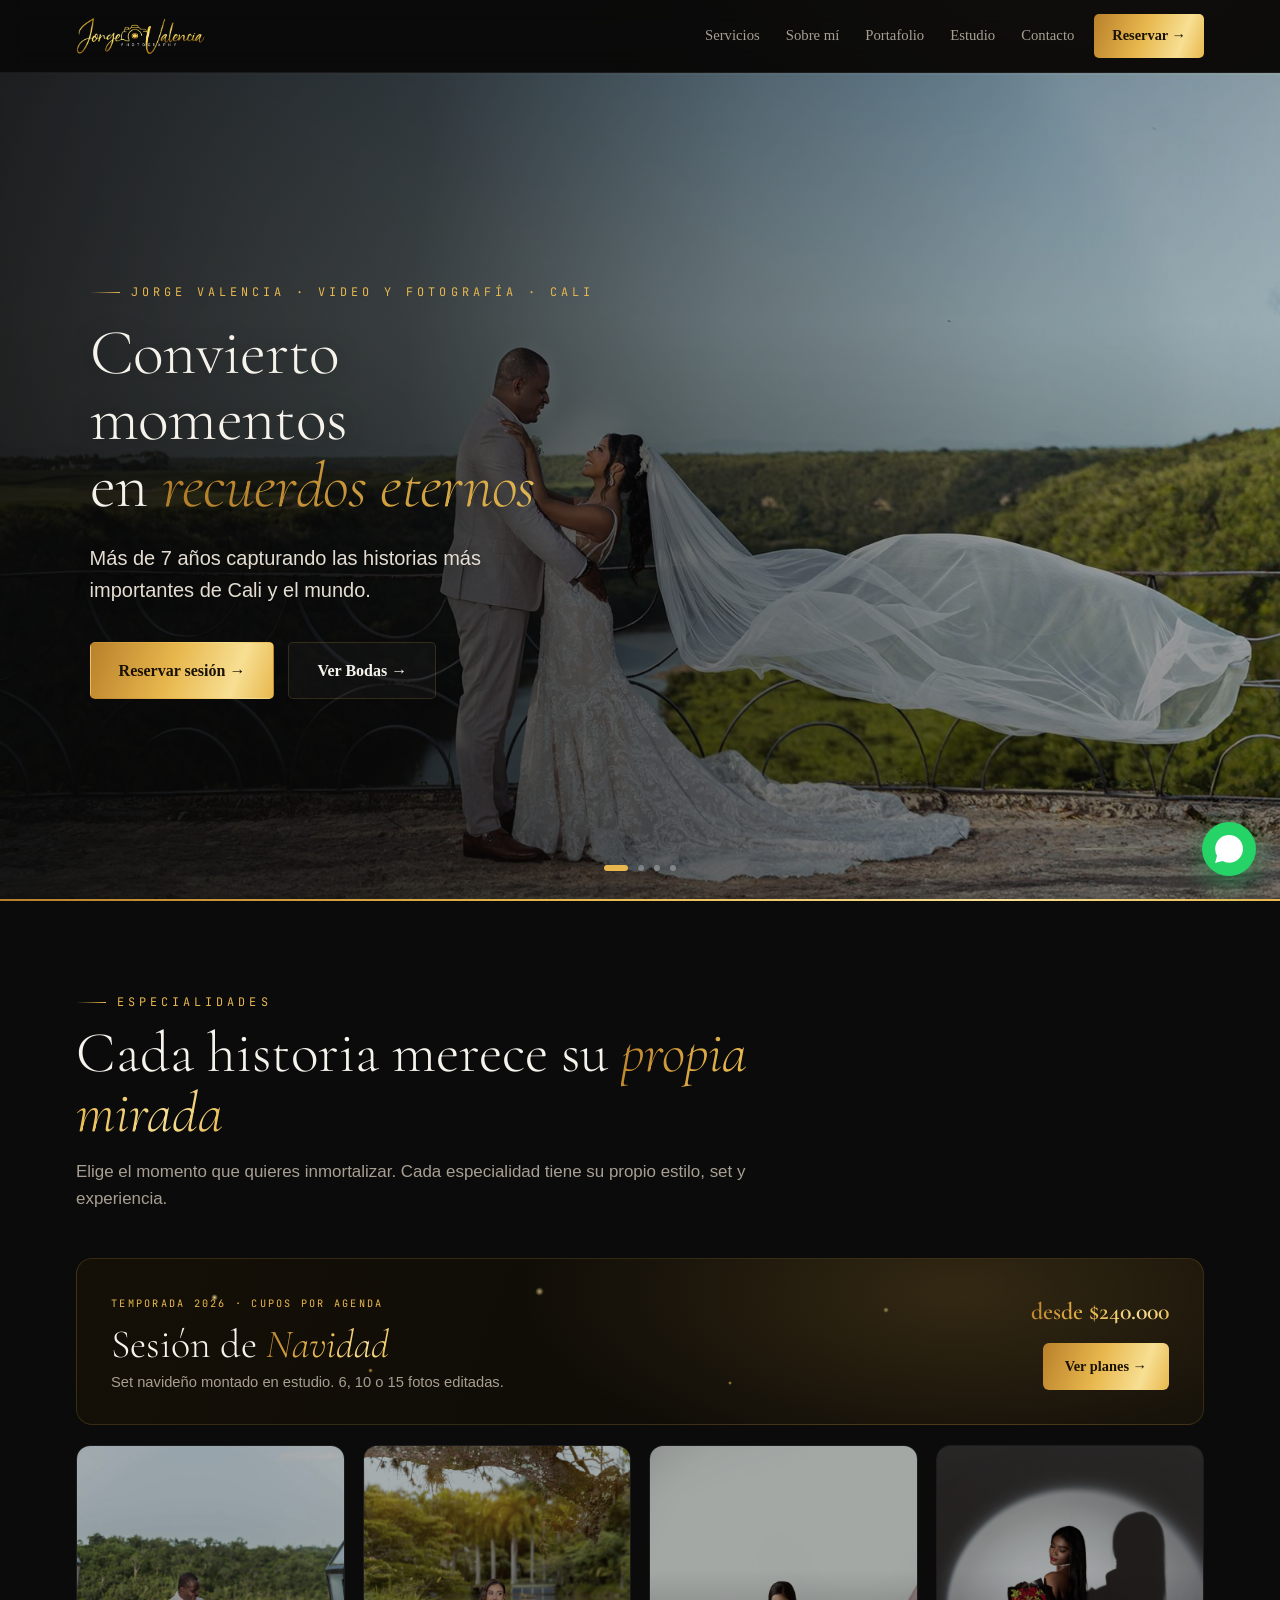
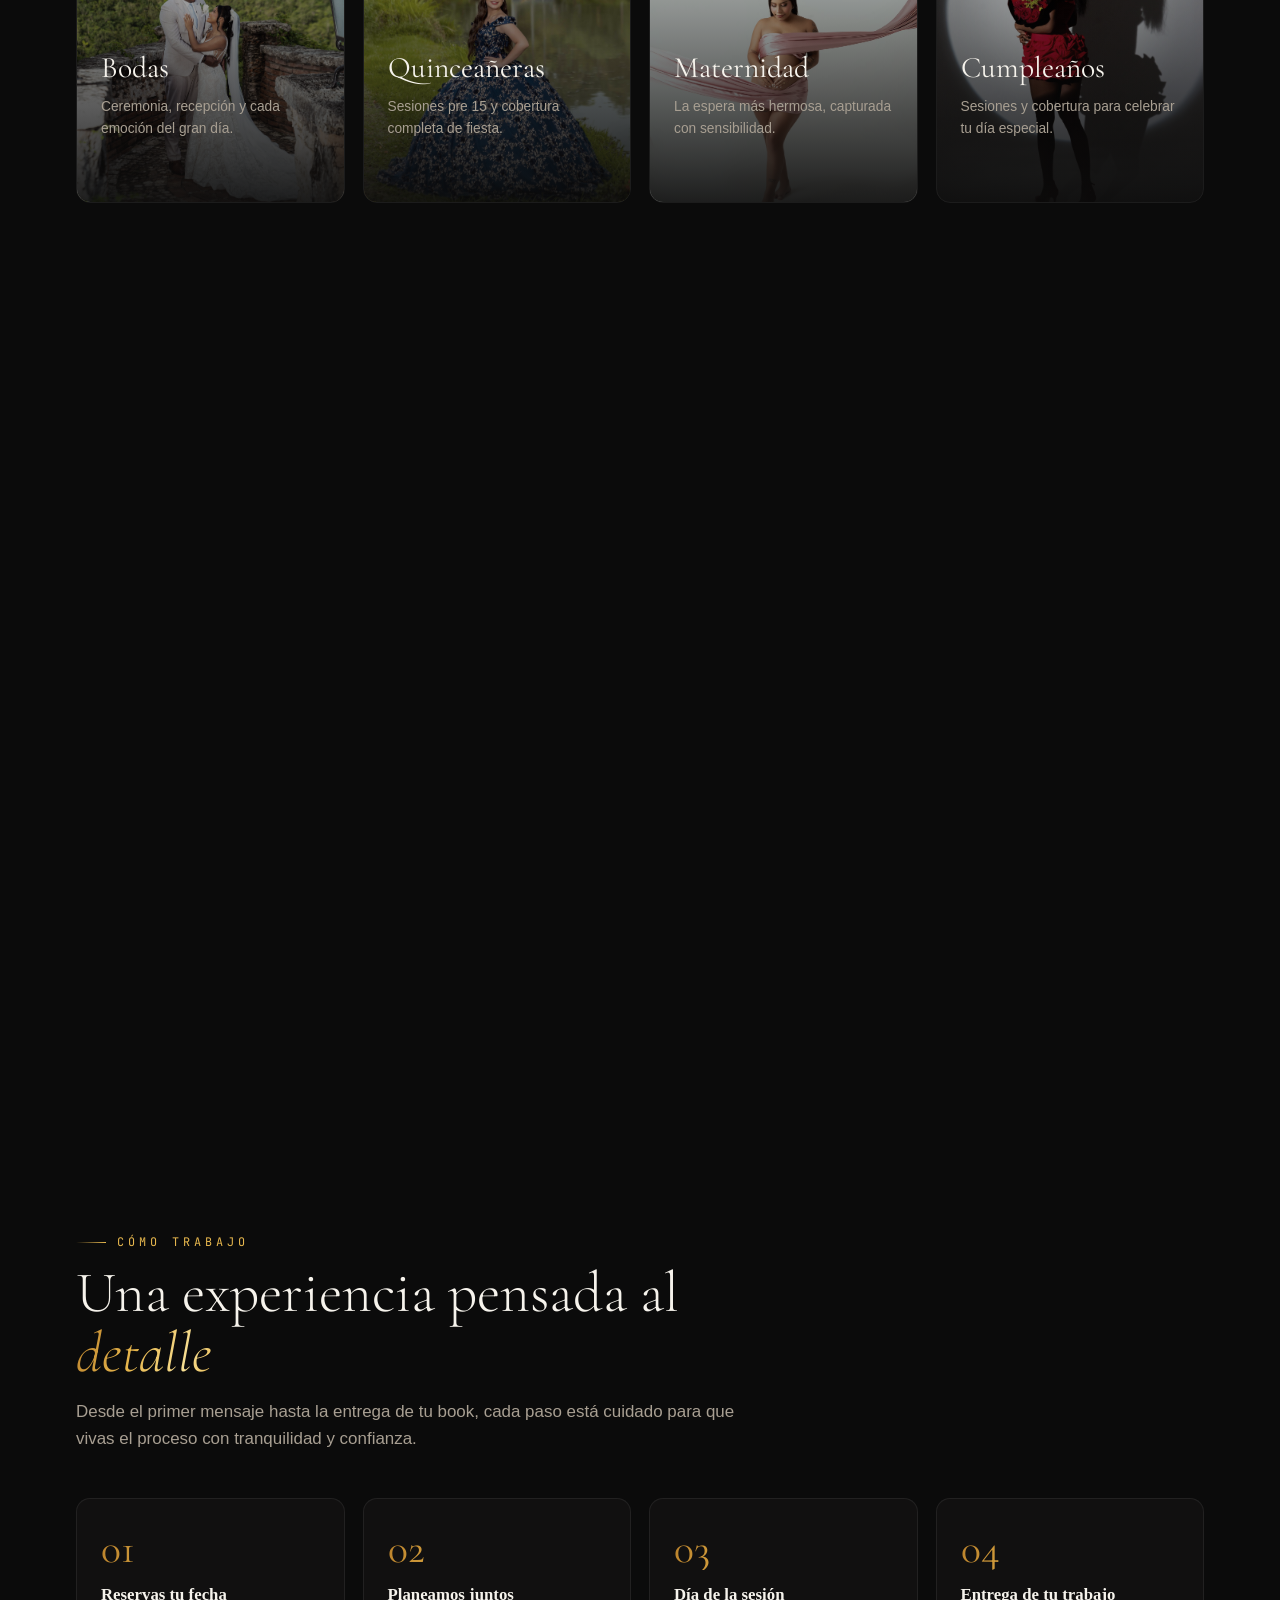
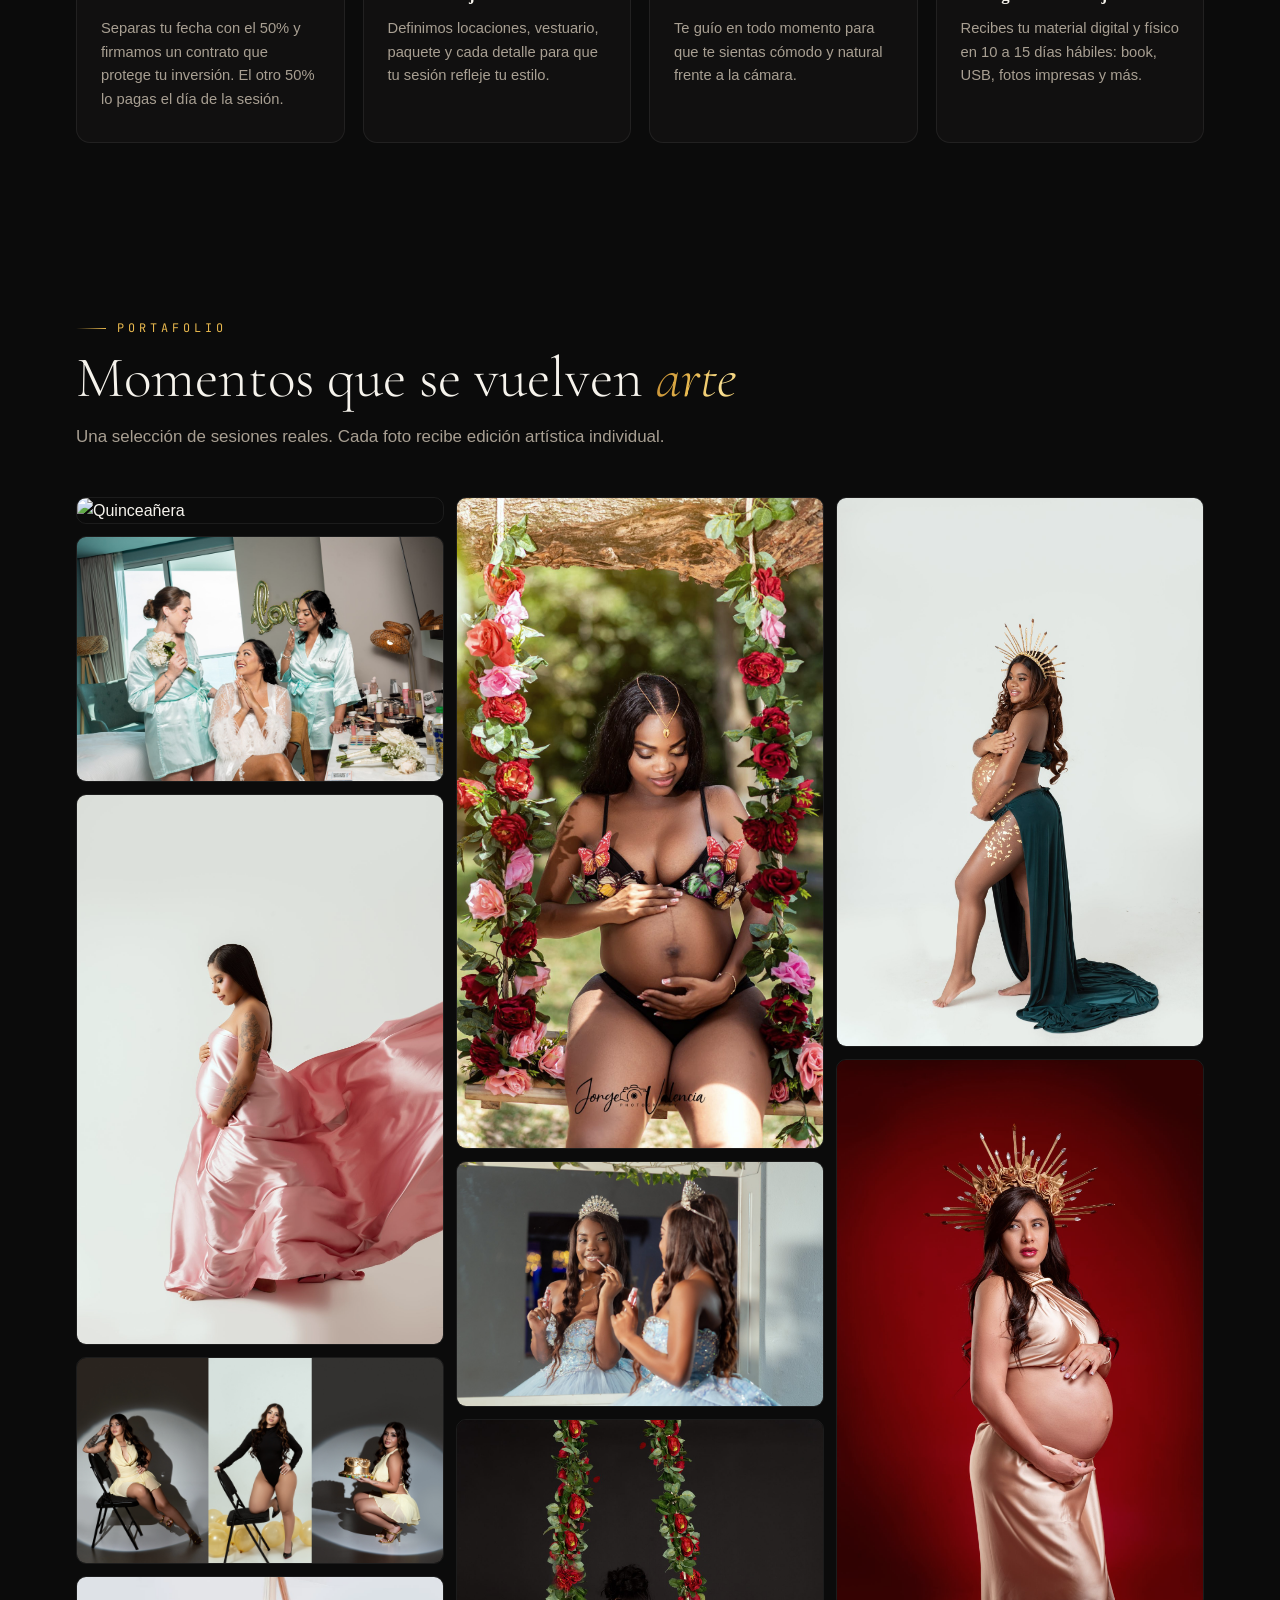
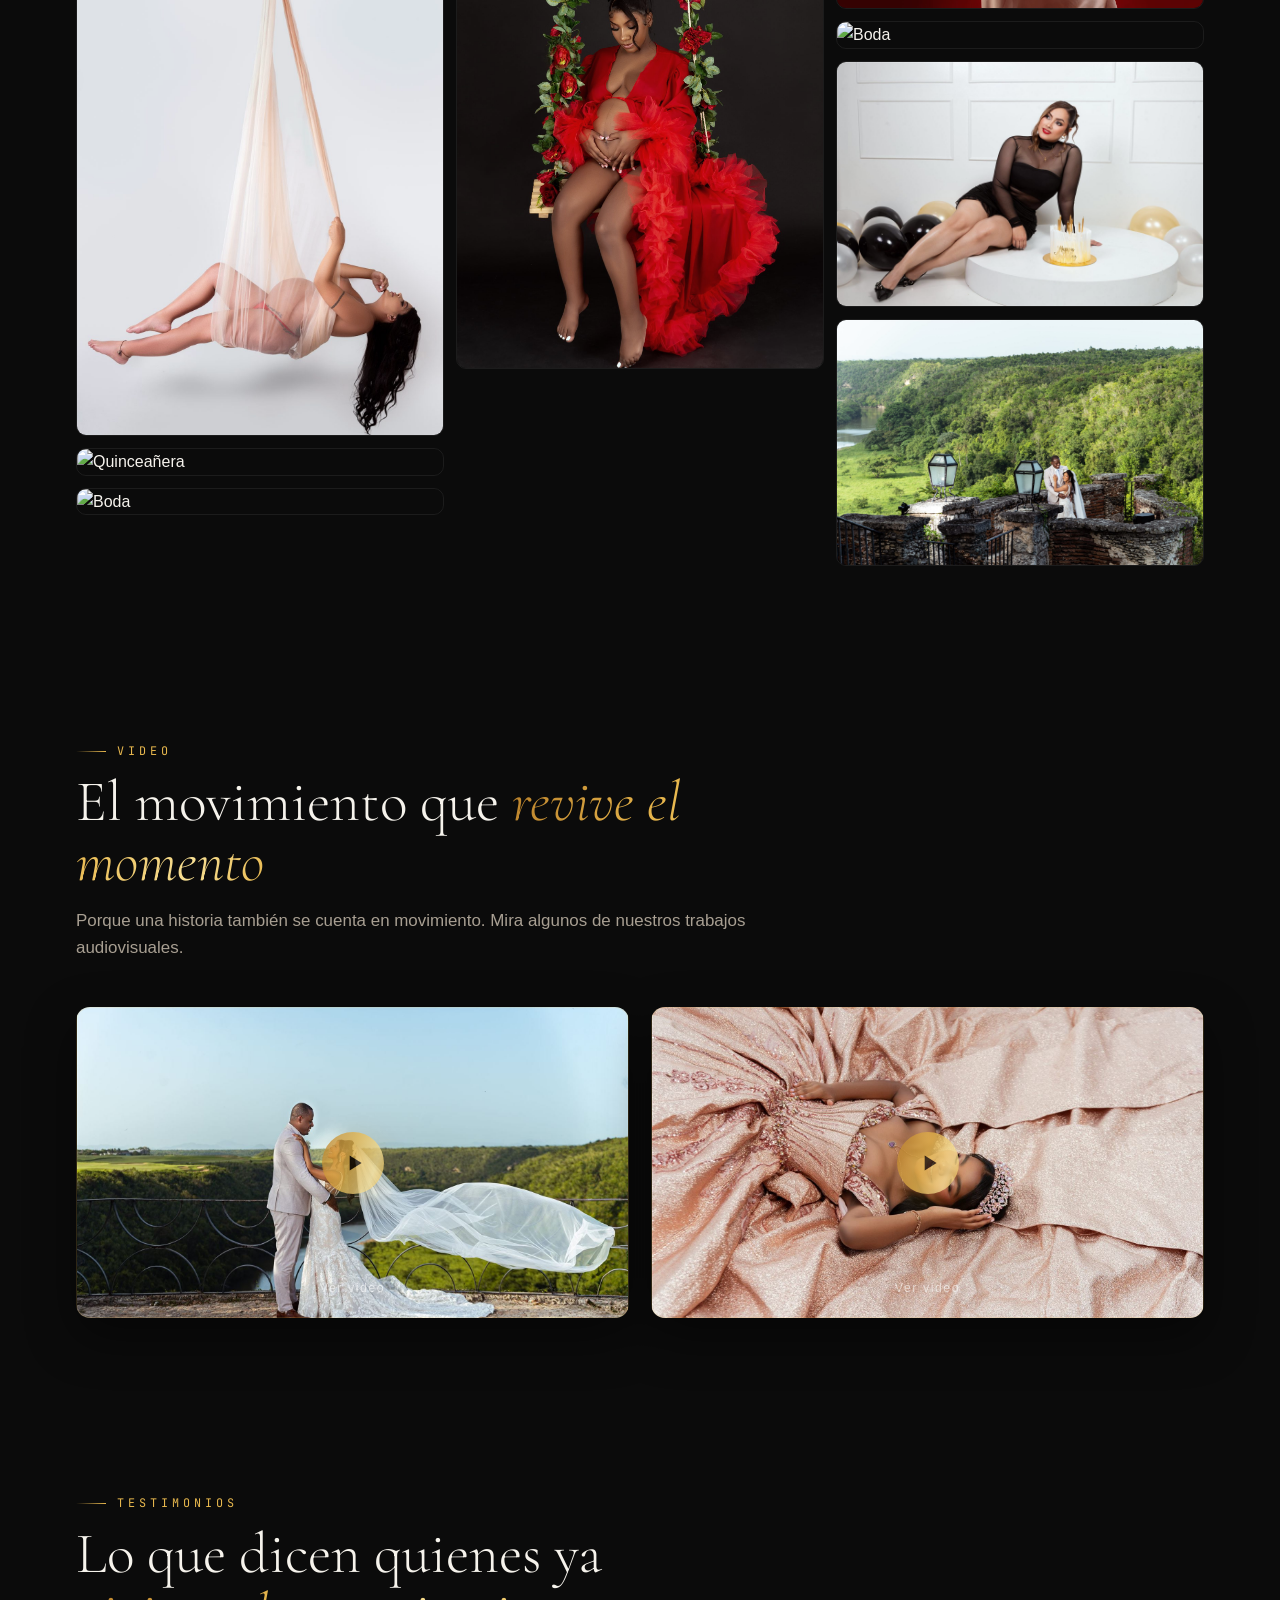
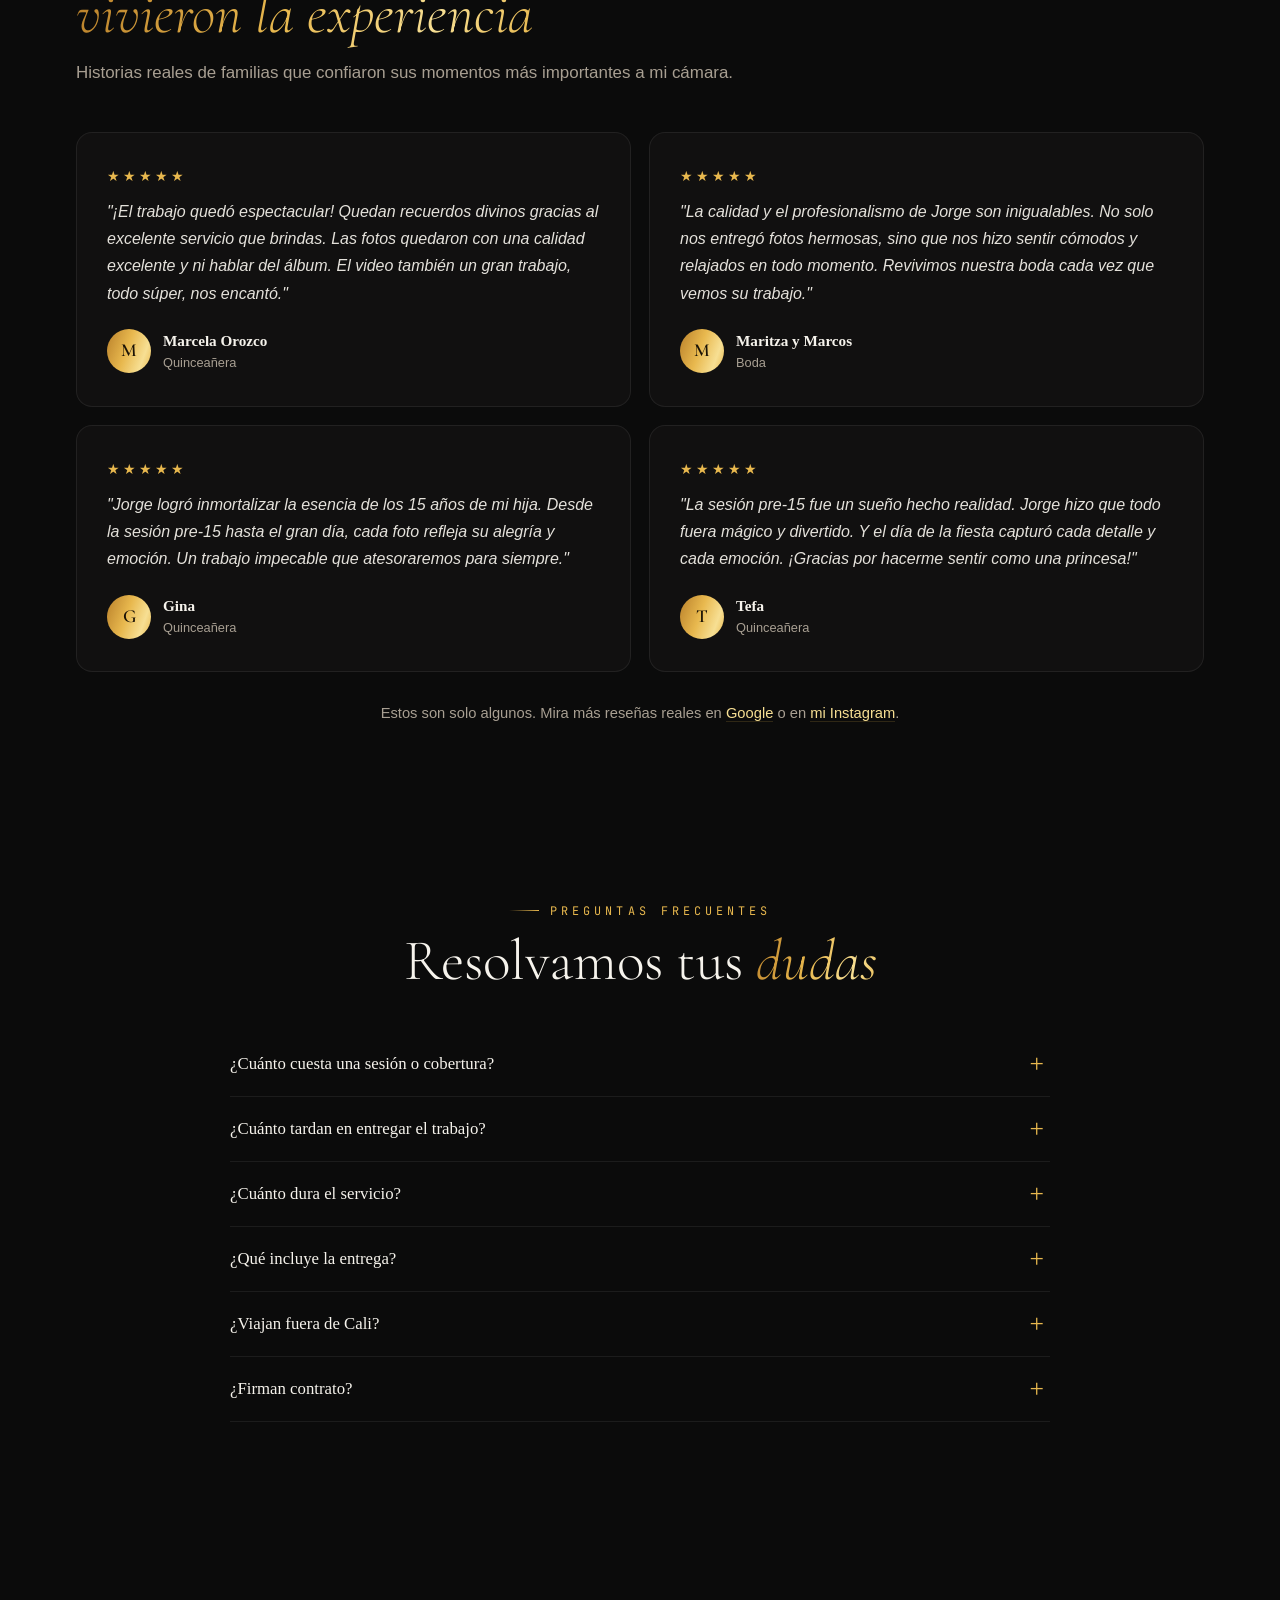
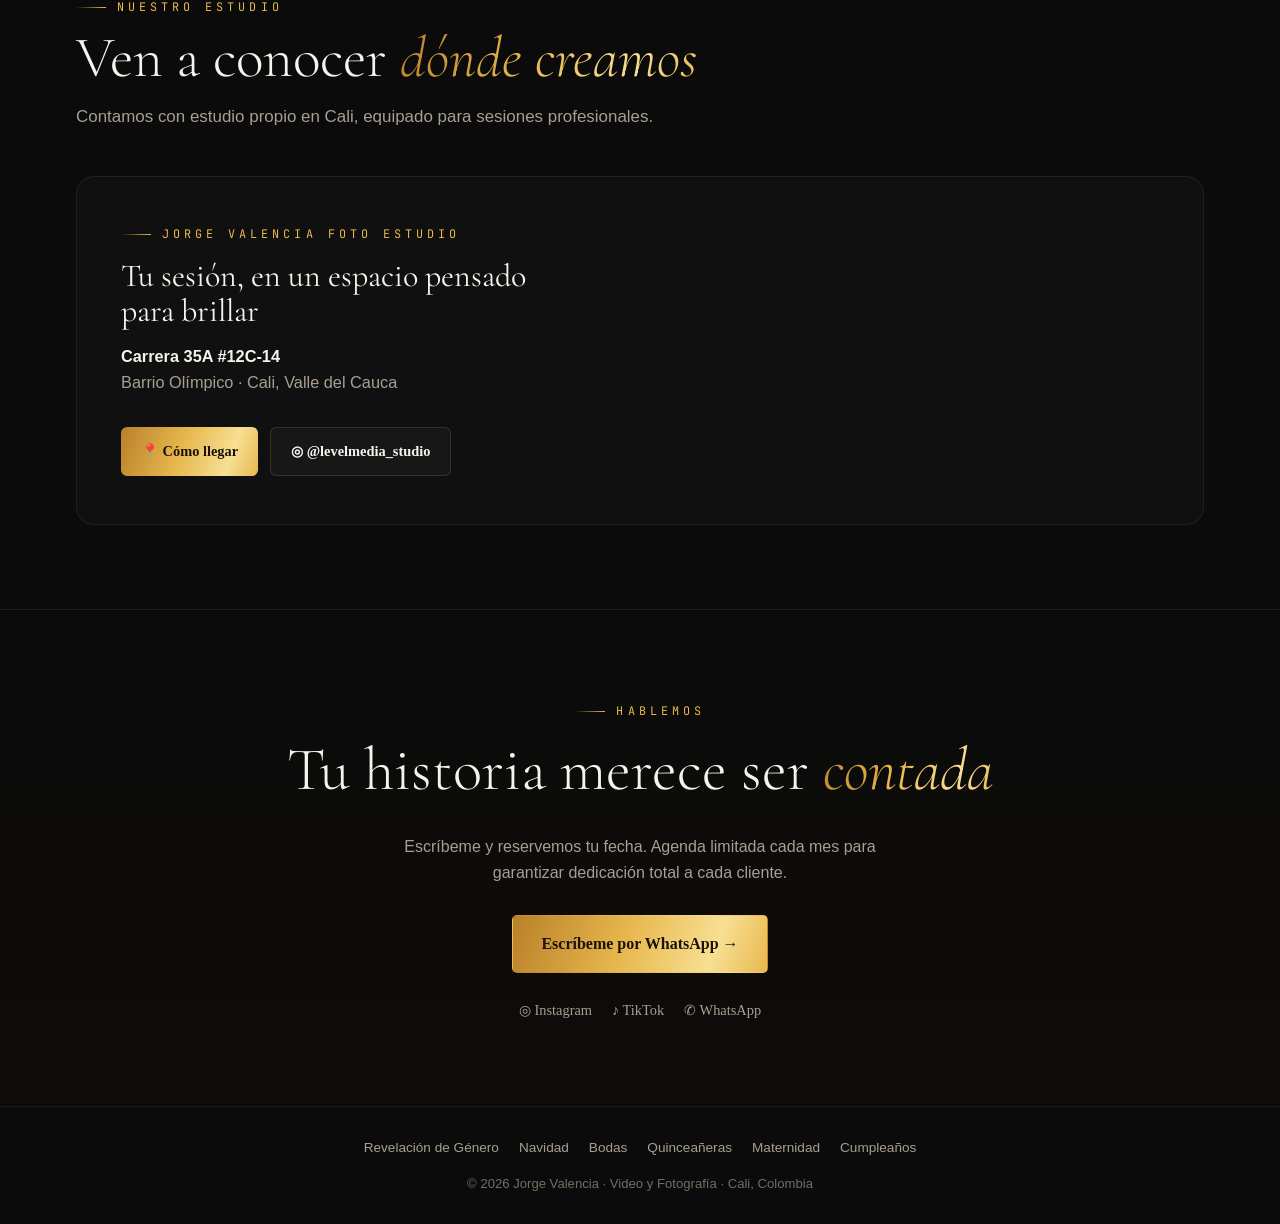
==== commit 2eaf1077: "Agregar landing de Revelacion de Genero - Nueva pagina /revelacion-de-genero/ con el diseno negro+or" ====
--- a/index.html
+++ b/index.html
@@ -449,6 +449,7 @@
   <a href="#estudio">Estudio</a>
   <a href="#contacto">Contacto</a>
   <div class="m-services"><span class="lbl">Sesiones</span>
+    <a href="/revelacion-de-genero/">Revelación de Género</a>
     <a href="/navidad/">Navidad</a>
     <a href="/bodas/">Bodas</a>
     <a href="/quinceaneras/">Quinceañeras</a>
@@ -768,6 +769,7 @@
 
 <footer>
   <div class="fnav">
+    <a href="/revelacion-de-genero/">Revelación de Género</a>
     <a href="/navidad/">Navidad</a>
     <a href="/bodas/">Bodas</a>
     <a href="/quinceaneras/">Quinceañeras</a>
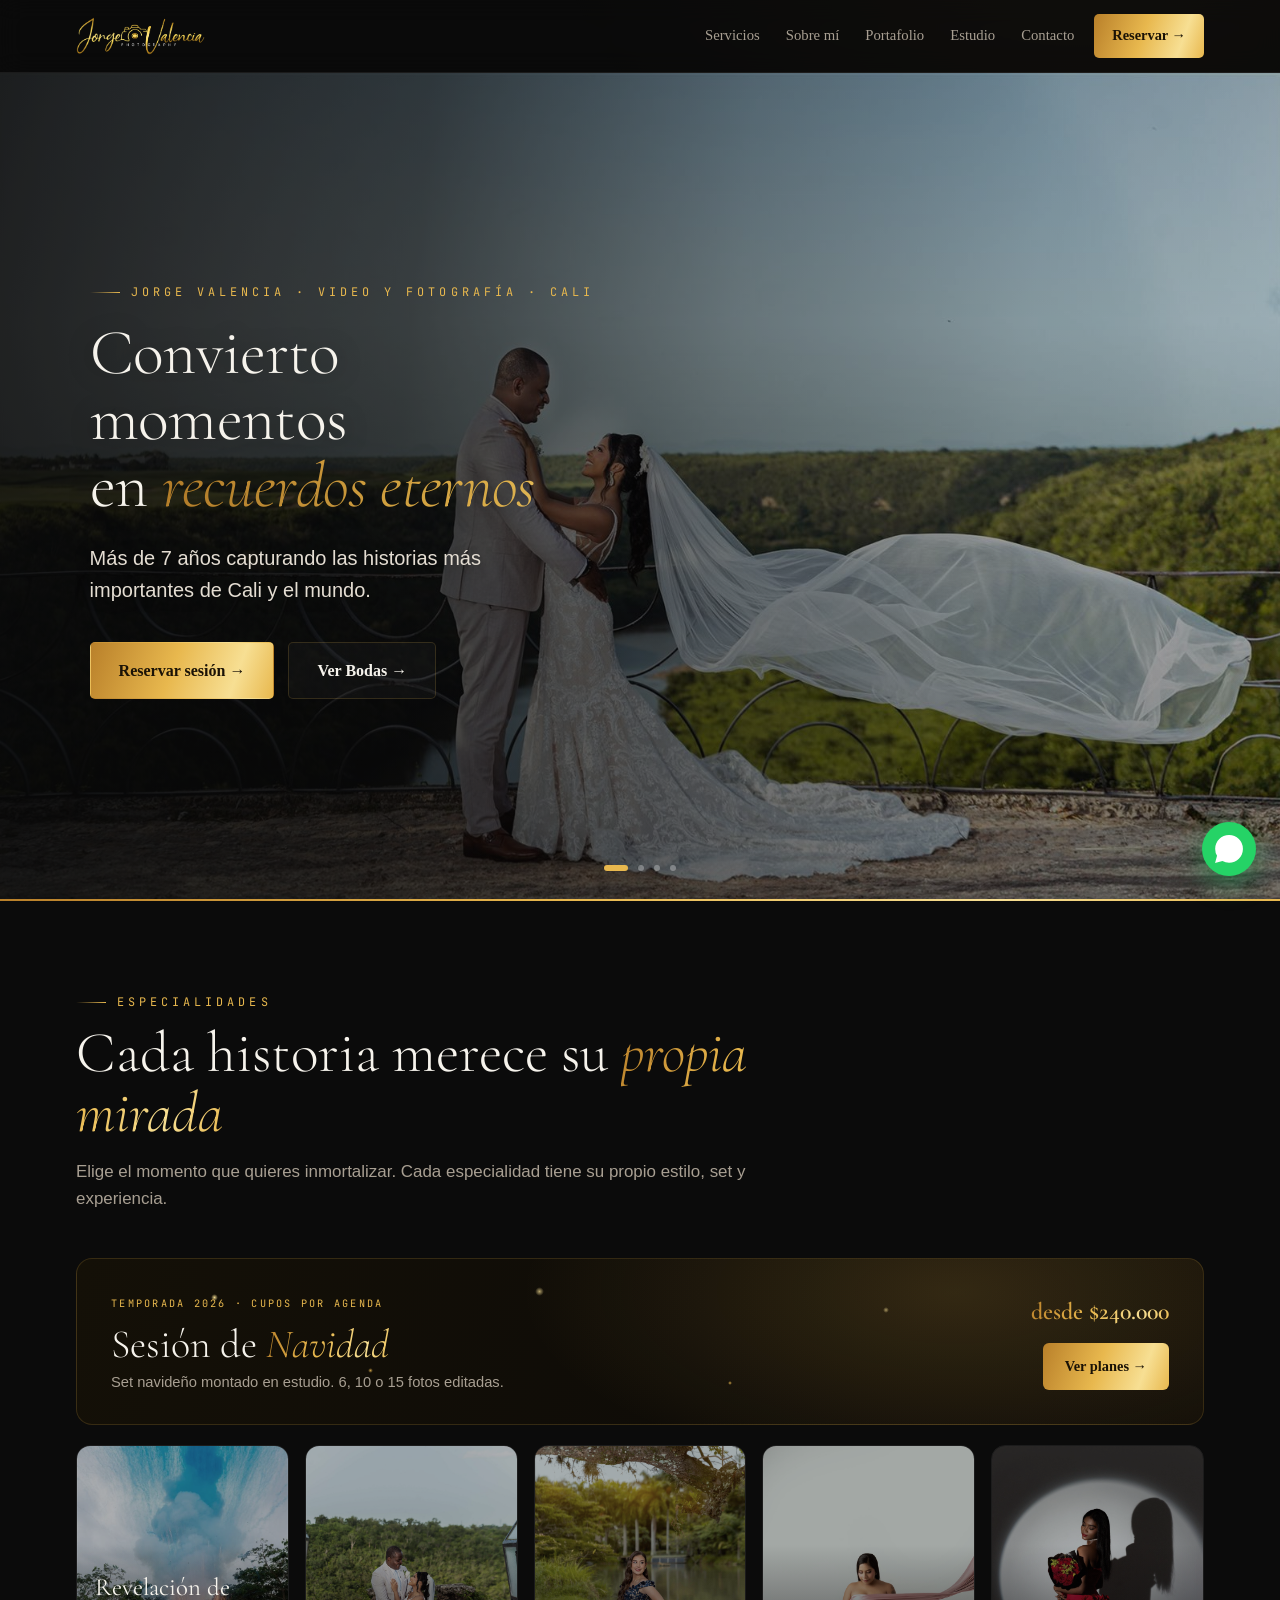
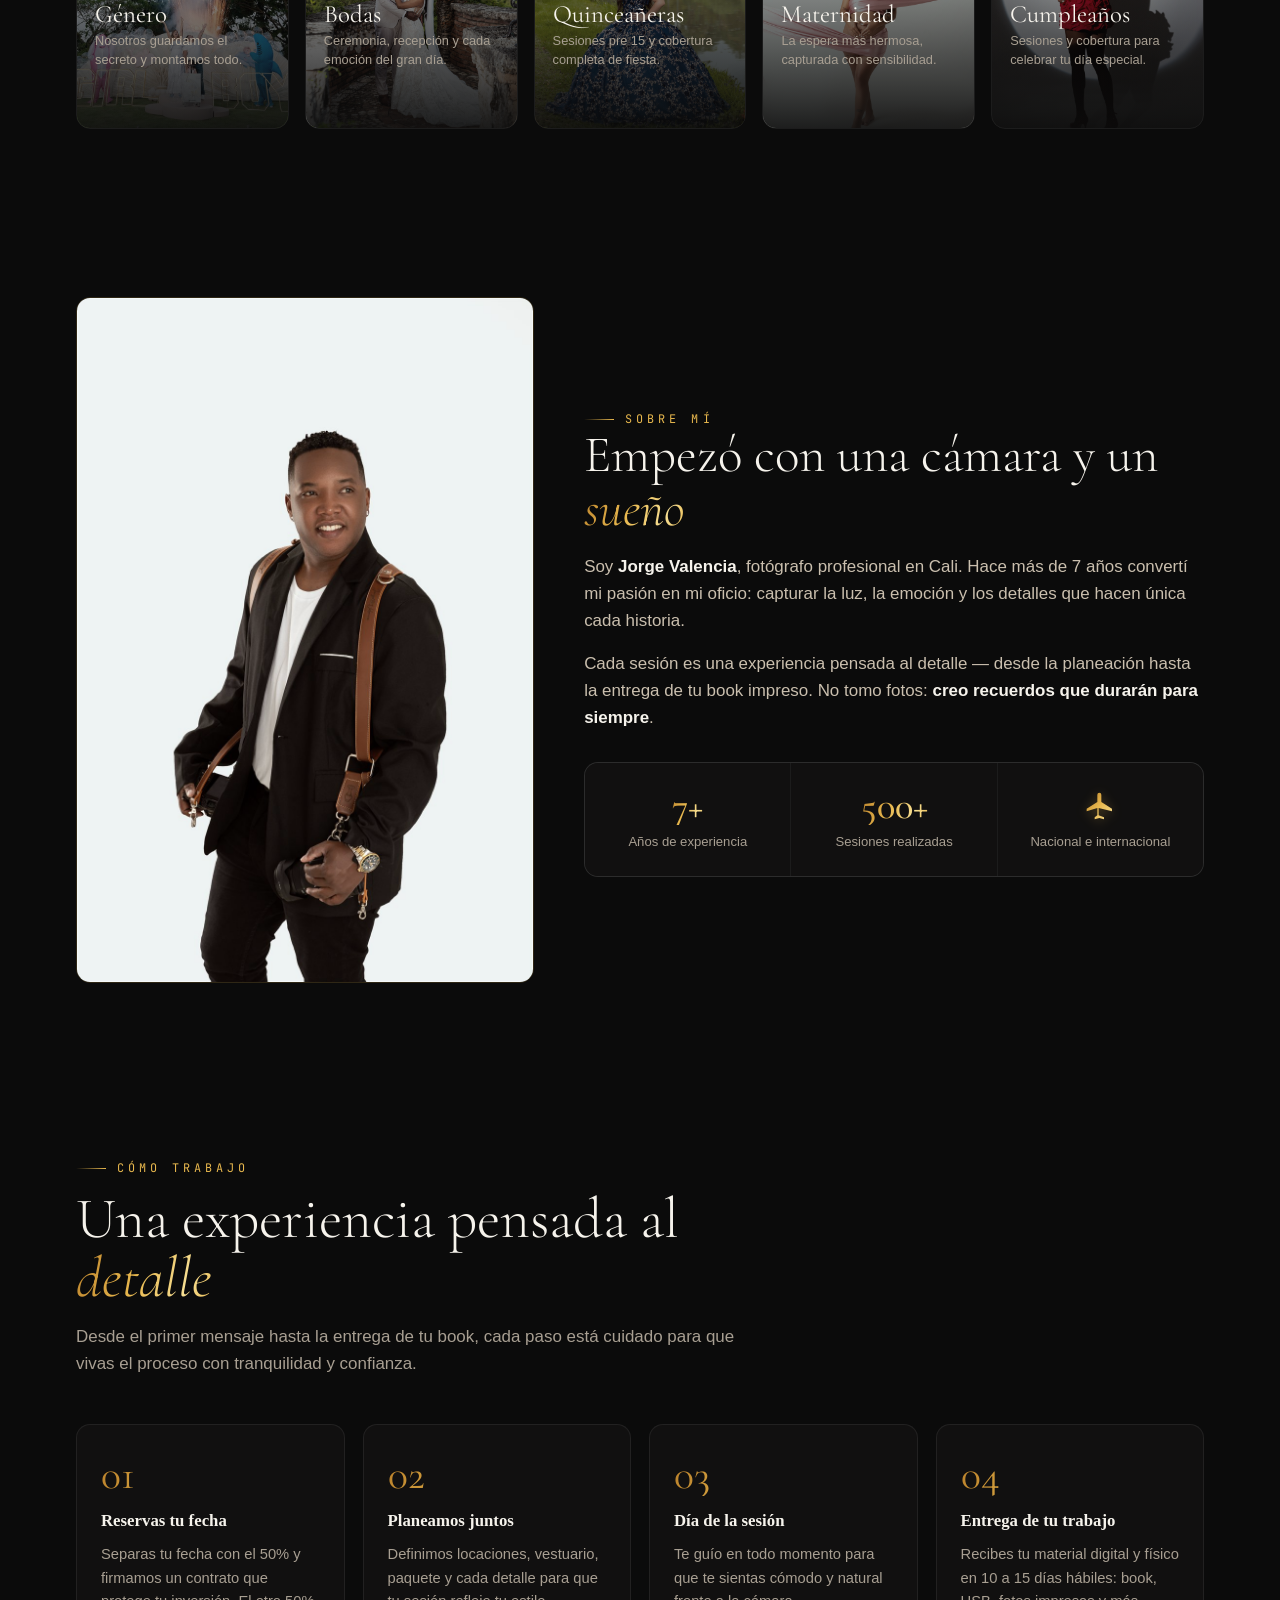
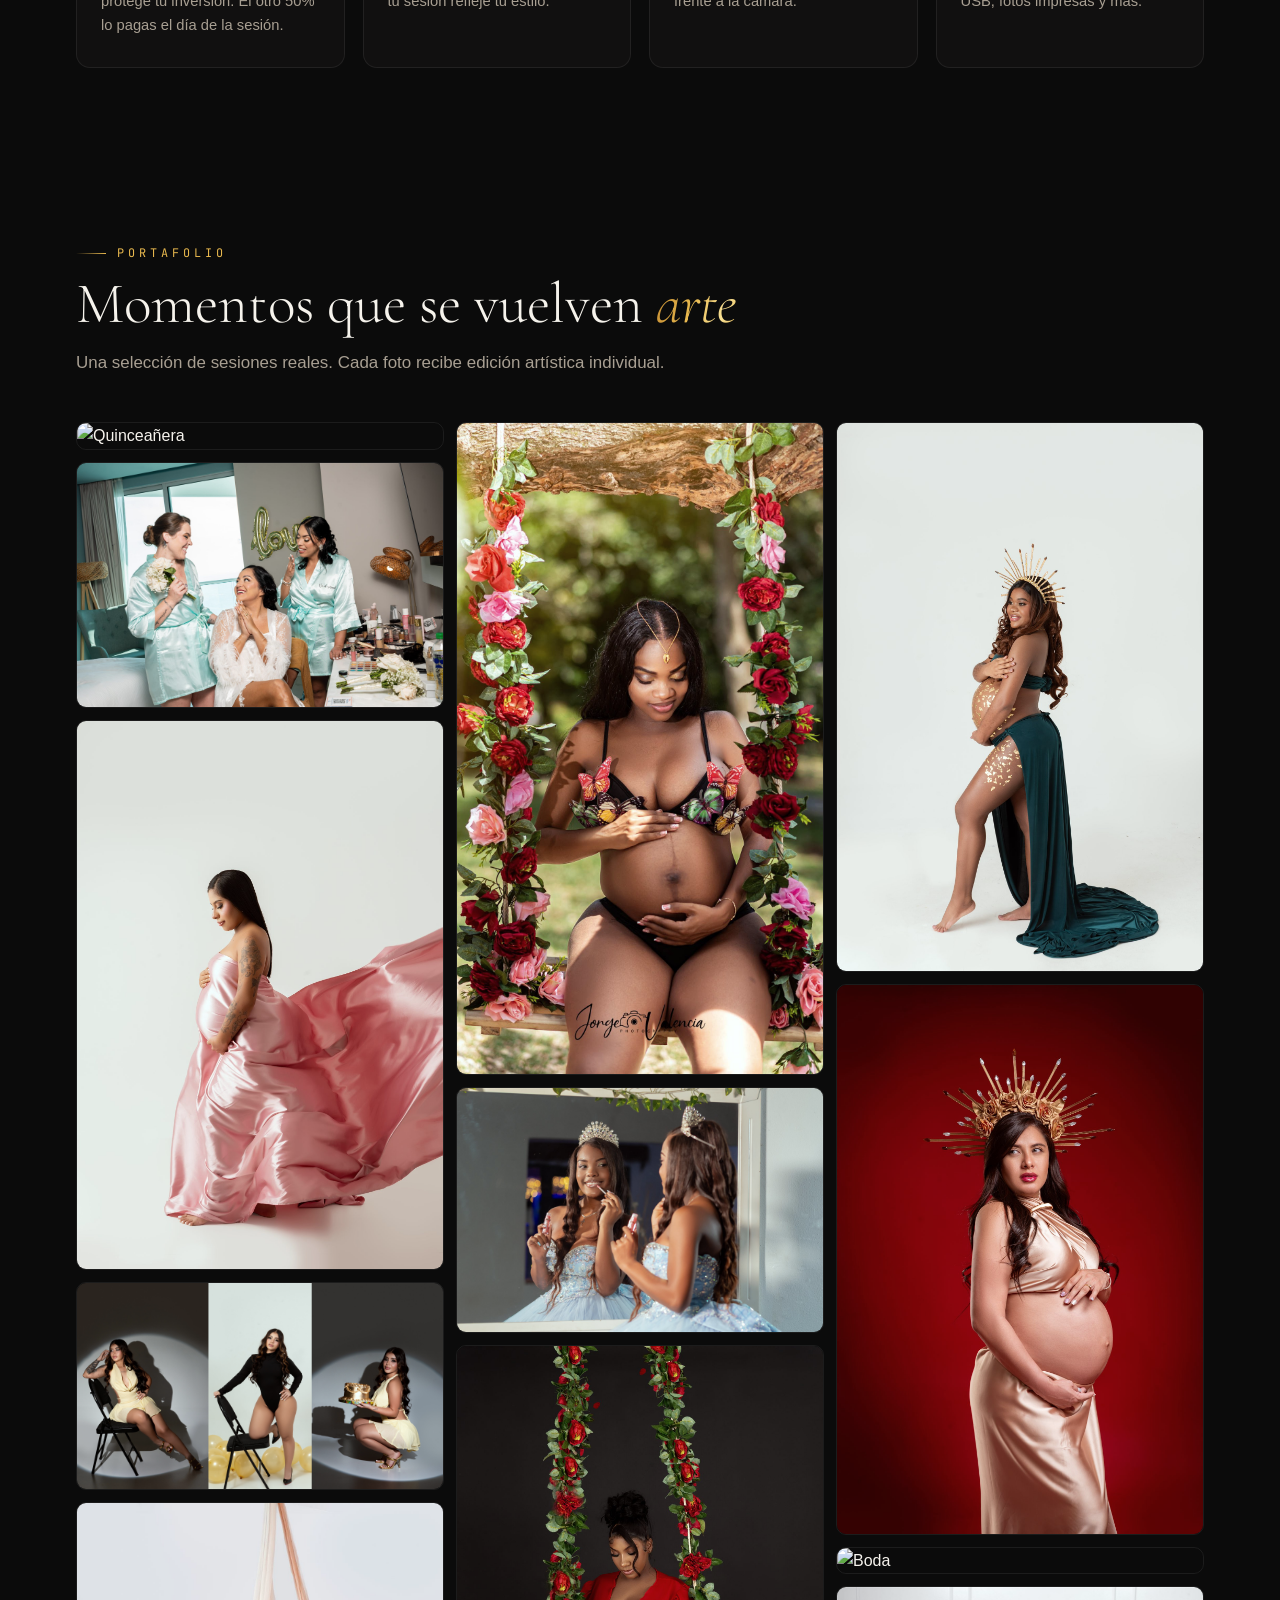
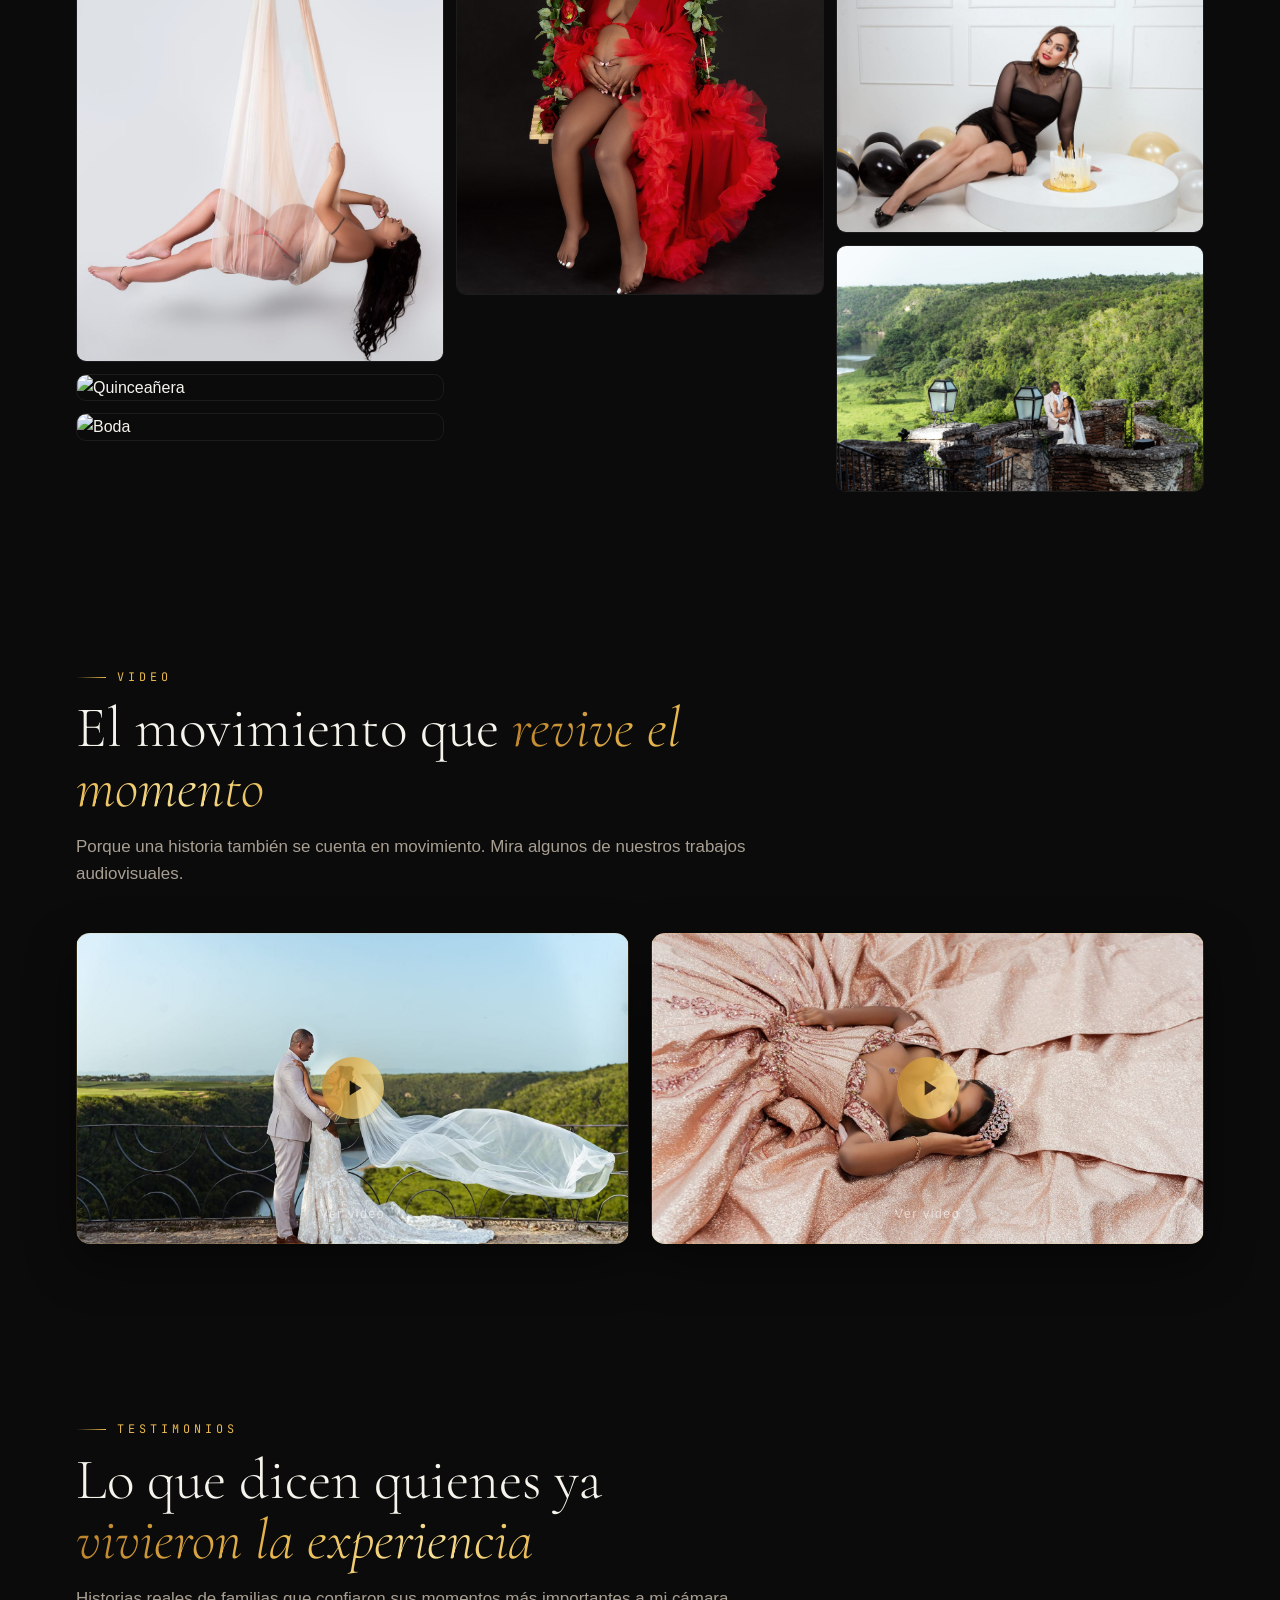
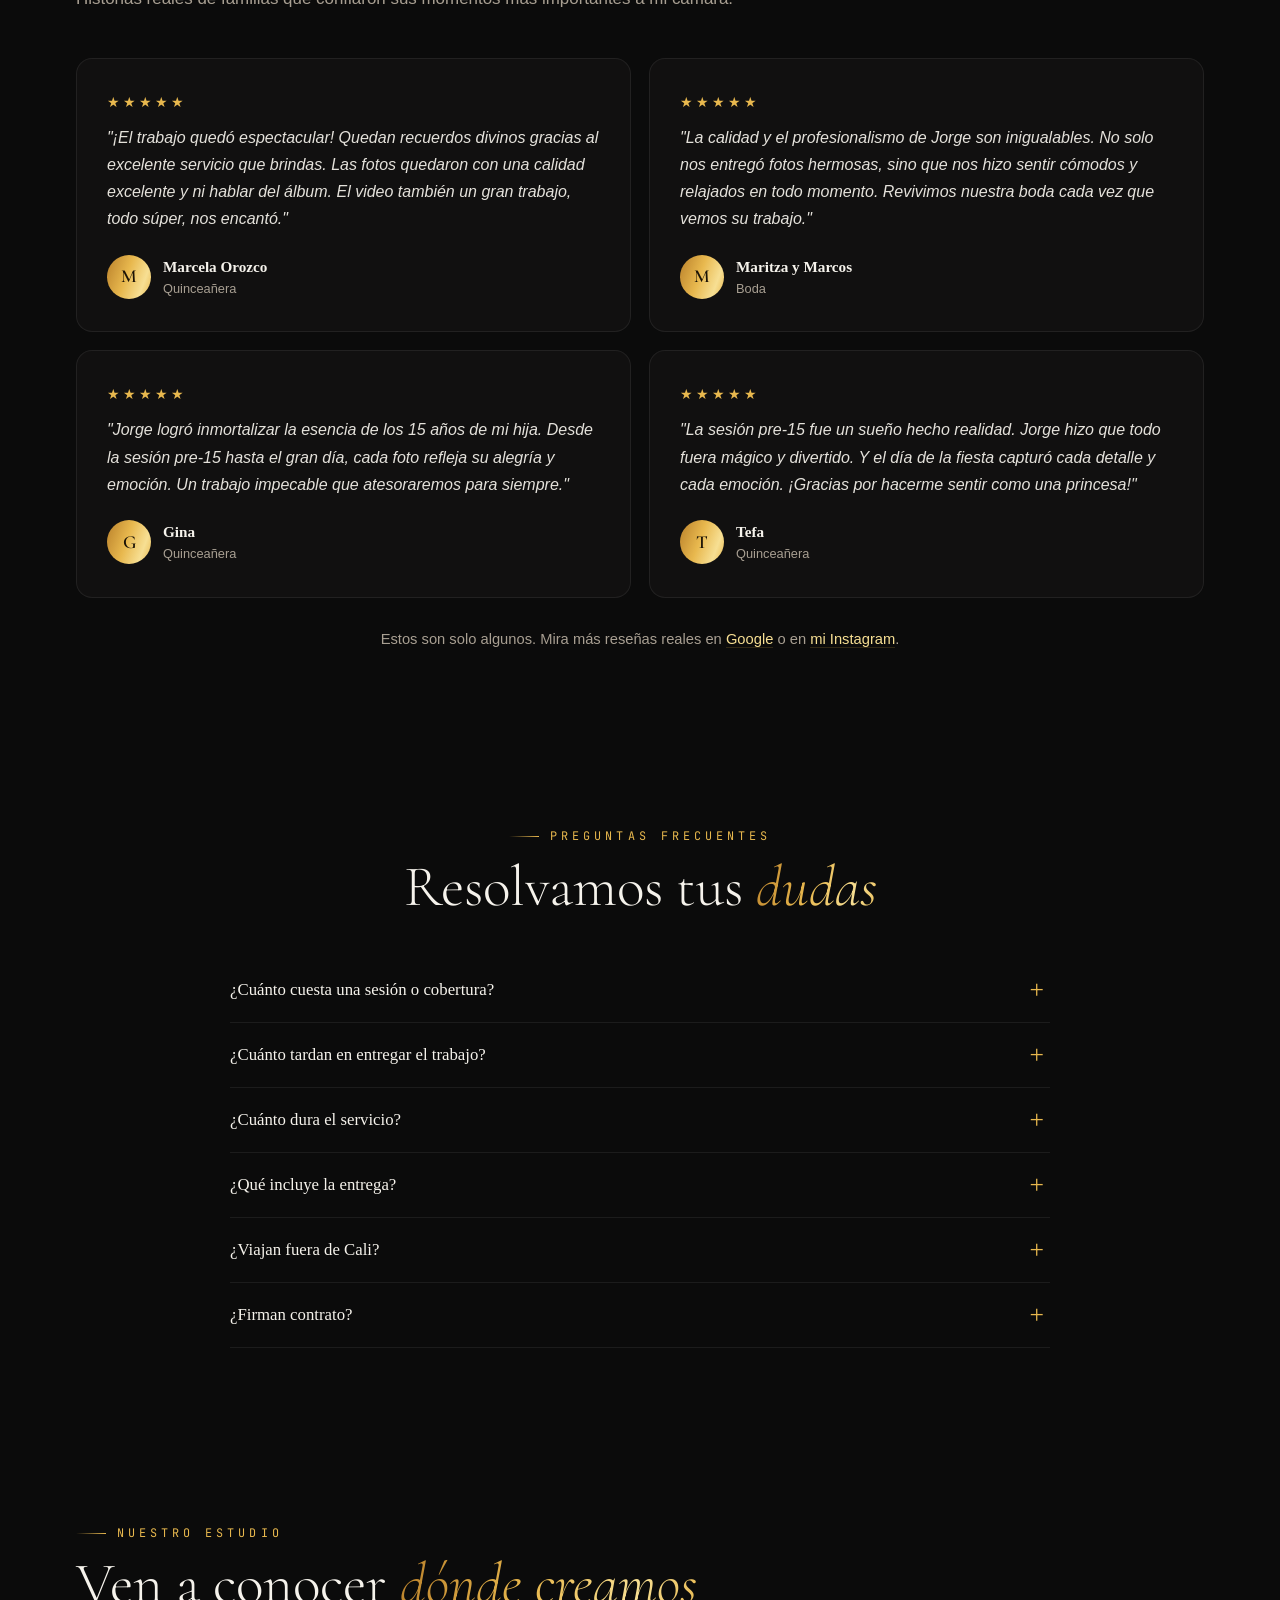
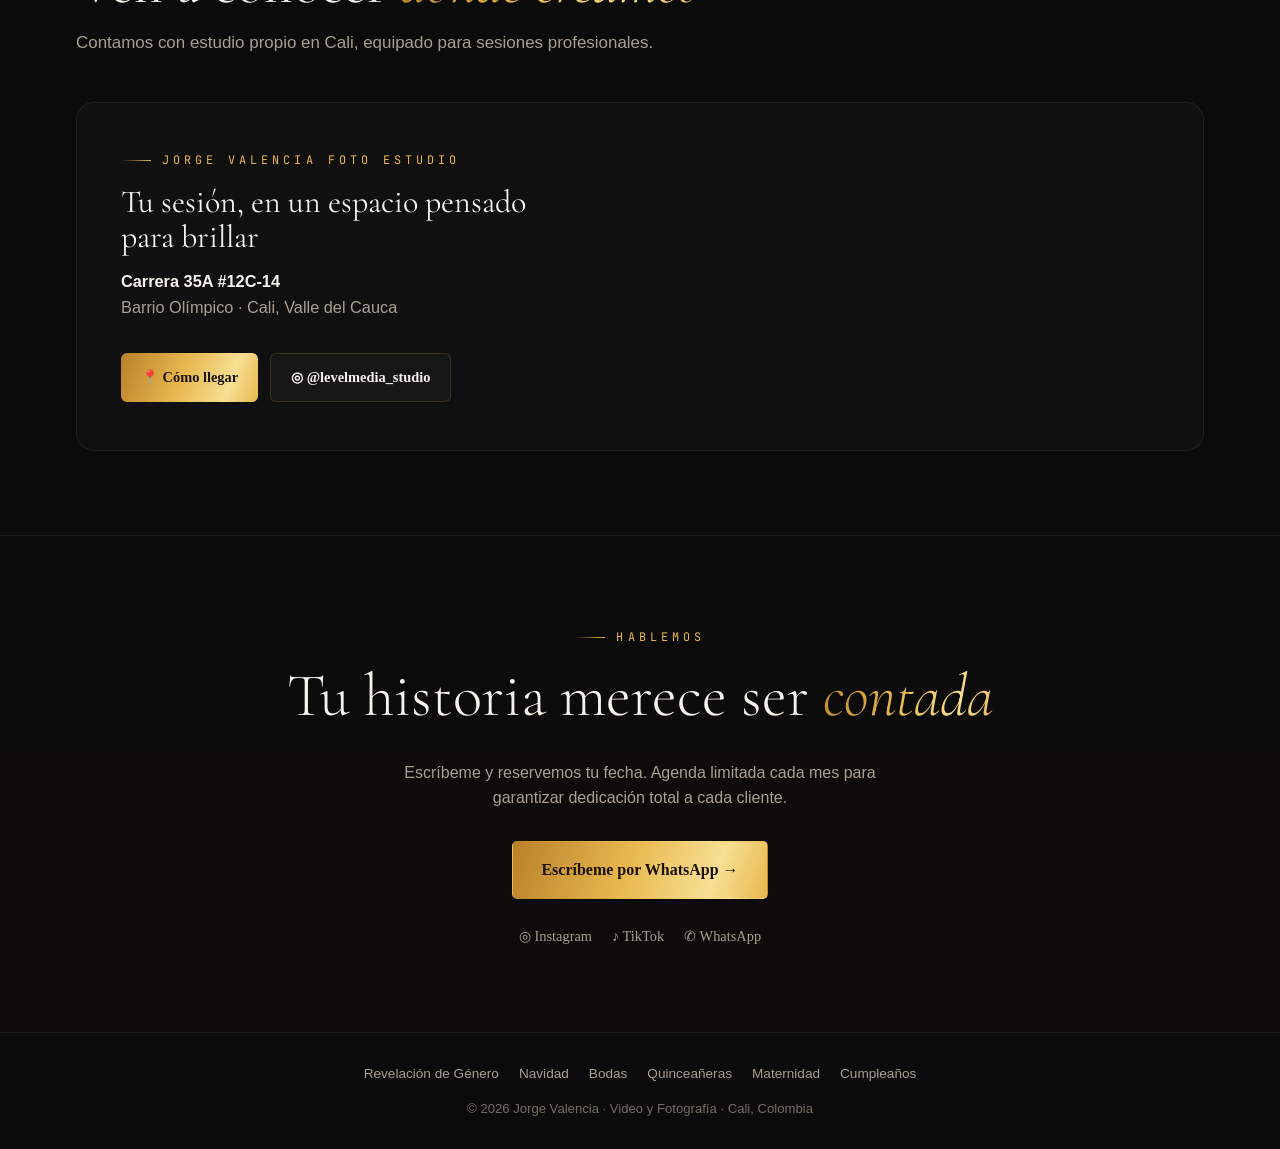
==== commit 3a2cbae1: "Tarjeta de Revelacion de Genero en el inicio - Quinta tarjeta en Especialidades, de primera en la fi" ====
--- a/index.html
+++ b/index.html
@@ -221,16 +221,16 @@
   .xmas-cta{align-items:flex-start;width:100%;flex-direction:row;justify-content:space-between;align-items:center}
 }
 @media(prefers-reduced-motion:reduce){.xlights{animation:none;opacity:.7}}
-.cats{display:grid;grid-template-columns:repeat(4,1fr);gap:18px}
+.cats{display:grid;grid-template-columns:repeat(5,1fr);gap:16px}
 .cat{position:relative;border-radius:14px;overflow:hidden;aspect-ratio:3/4;border:1px solid var(--line-soft);transition:.3s}
 .cat img{position:absolute;inset:0;width:100%;height:100%;object-fit:cover;transition:.6s;filter:grayscale(.25) brightness(.7)}
 .cat::after{content:"";position:absolute;inset:0;background:linear-gradient(180deg,transparent 35%,rgba(11,11,11,.88))}
 .cat:hover{border-color:var(--line);transform:translateY(-5px)}
 .cat:hover img{transform:scale(1.07);filter:grayscale(0) brightness(.8)}
-.cat-info{position:absolute;left:0;right:0;bottom:0;z-index:2;padding:26px 24px}
+.cat-info{position:absolute;left:0;right:0;bottom:0;z-index:2;padding:22px 18px}
 .cat-info .ct{font-family:"JetBrains Mono";font-size:.66rem;letter-spacing:.2em;text-transform:uppercase;color:var(--g2)}
-.cat-info h3{font-family:"Cormorant Garamond",serif;font-weight:400;font-size:1.85rem;margin:6px 0 4px}
-.cat-info p{color:var(--muted);font-size:.86rem}
+.cat-info h3{font-family:"Cormorant Garamond",serif;font-weight:400;font-size:1.55rem;line-height:1.1;margin:6px 0 4px}
+.cat-info p{color:var(--muted);font-size:.8rem;line-height:1.45}
 .cat-info .go{display:inline-flex;align-items:center;gap:8px;margin-top:14px;font-family:"Clash Display";font-weight:600;font-size:.84rem;color:var(--g3);opacity:0;transform:translateX(-6px);transition:.3s}
 .cat:hover .cat-info .go{opacity:1;transform:translateX(0)}
 
@@ -352,6 +352,7 @@
 .mobile-nav .m-services{display:flex;flex-direction:column;gap:12px;align-items:center;border-top:1px solid var(--line-soft);border-bottom:1px solid var(--line-soft);padding:18px 0;margin:2px 0;width:min(320px,80%)}
 .mobile-nav .m-services .lbl{font-family:"JetBrains Mono";font-size:.66rem;letter-spacing:.2em;text-transform:uppercase;color:var(--g2)}
 .mobile-nav .m-services a{font-size:1.25rem}
+@media(max-width:1040px){.cats{grid-template-columns:repeat(3,1fr)}}
 @media(max-width:860px){
   nav.menu{display:none}
   .burger{display:flex}
@@ -507,6 +508,14 @@
       </div>
     </a>
     <div class="cats stagger-children">
+      <a class="cat" href="/revelacion-de-genero/">
+        <img src="img/galerias/revelacion/web/1.jpg" srcset="img/galerias/revelacion/web/sm/1.jpg 900w, img/galerias/revelacion/web/1.jpg 2000w" sizes="(max-width:540px) 92vw, (max-width:860px) 45vw, 215px" alt="Revelación de género" loading="lazy" />
+        <div class="cat-info">
+          <h3>Revelación de Género</h3>
+          <p>Nosotros guardamos el secreto y montamos todo.</p>
+          <span class="go">Ver más →</span>
+        </div>
+      </a>
       <a class="cat" href="/bodas/">
         <img src="img/galerias/bodas/web/28.jpg" alt="Bodas" />
         <div class="cat-info">
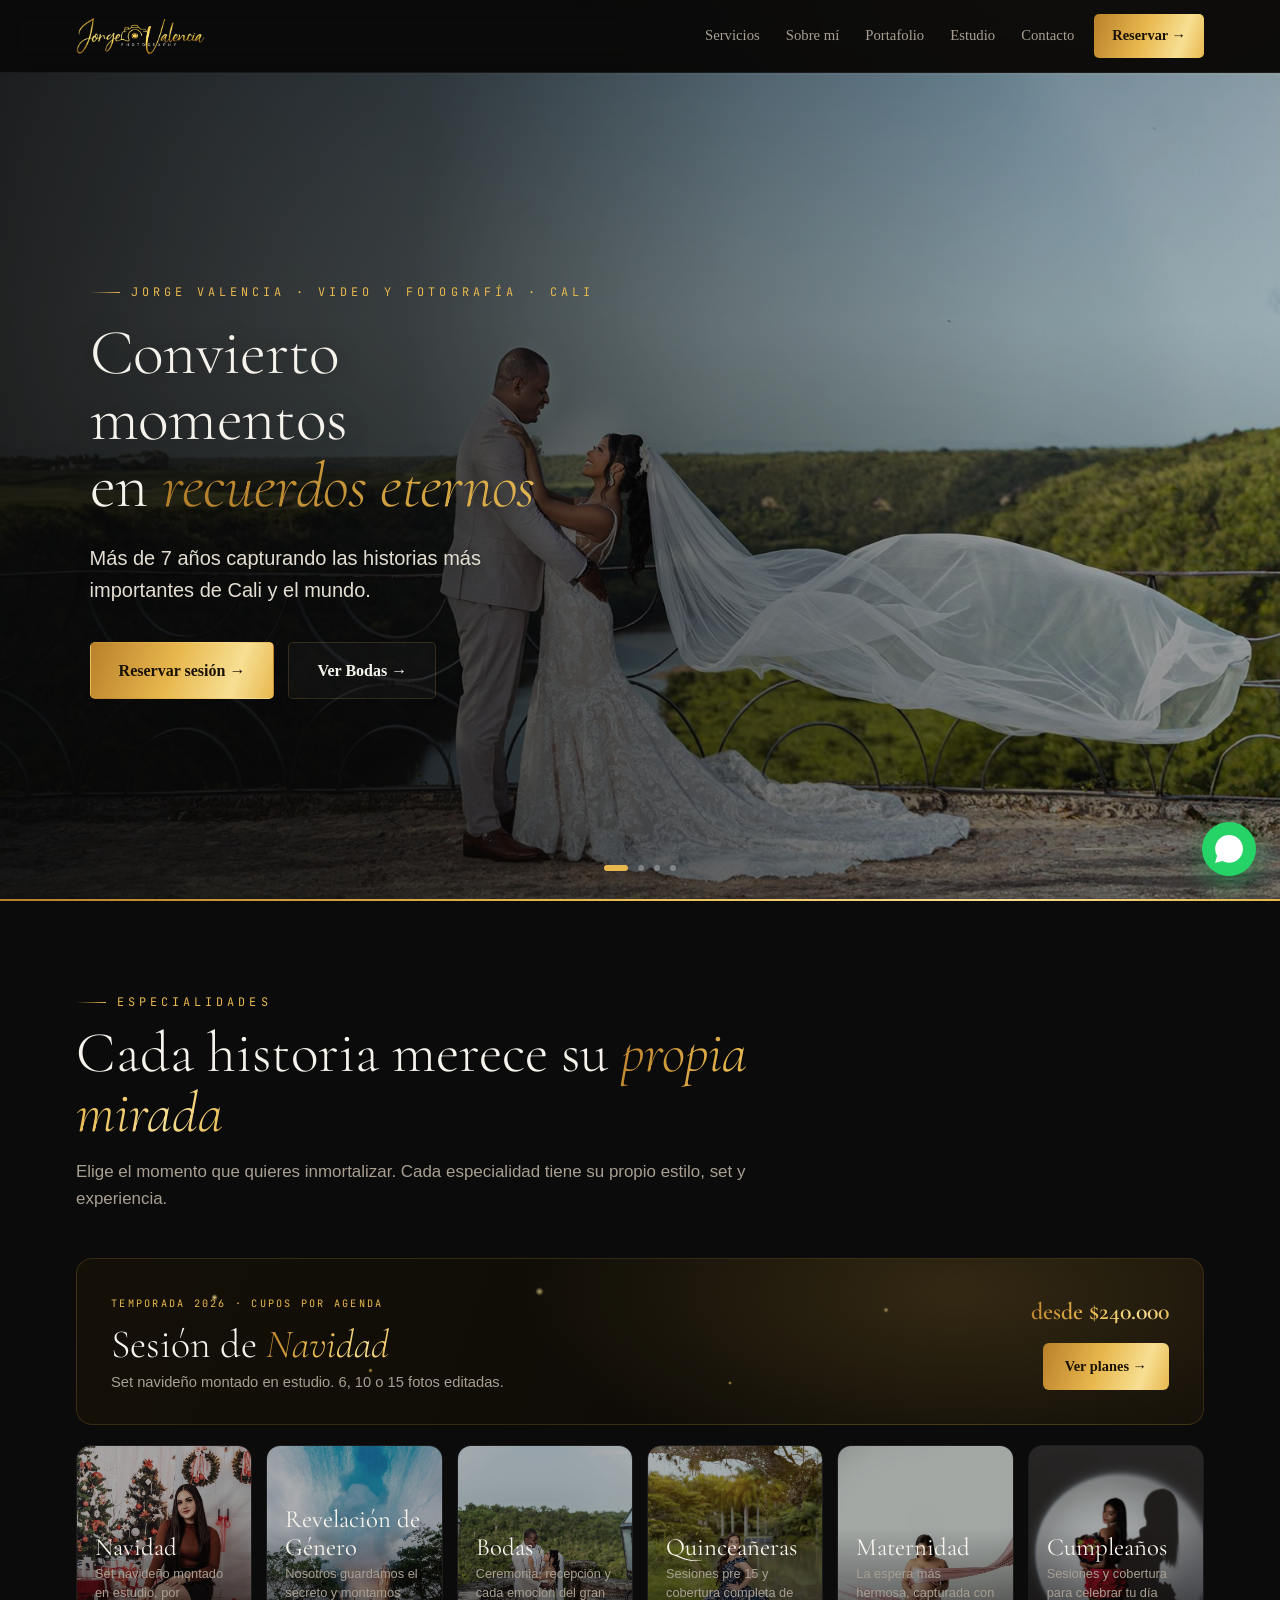
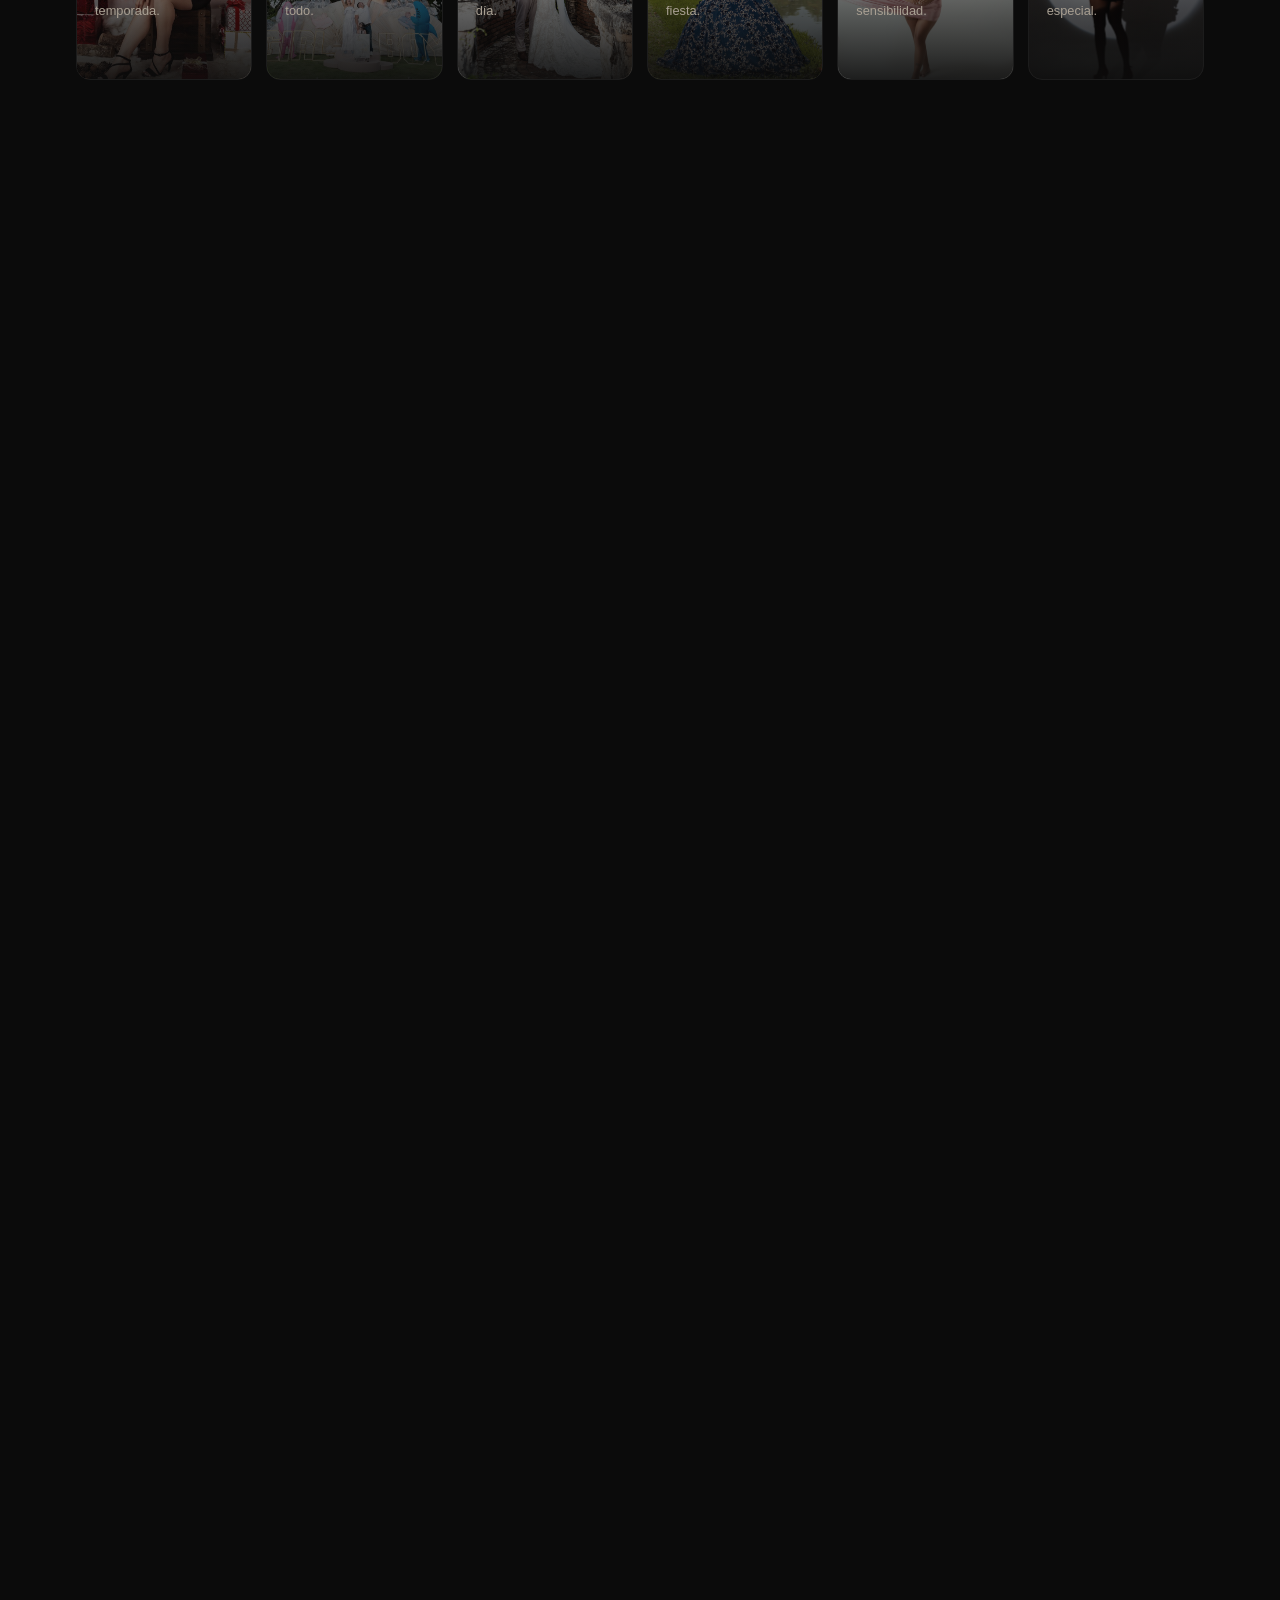
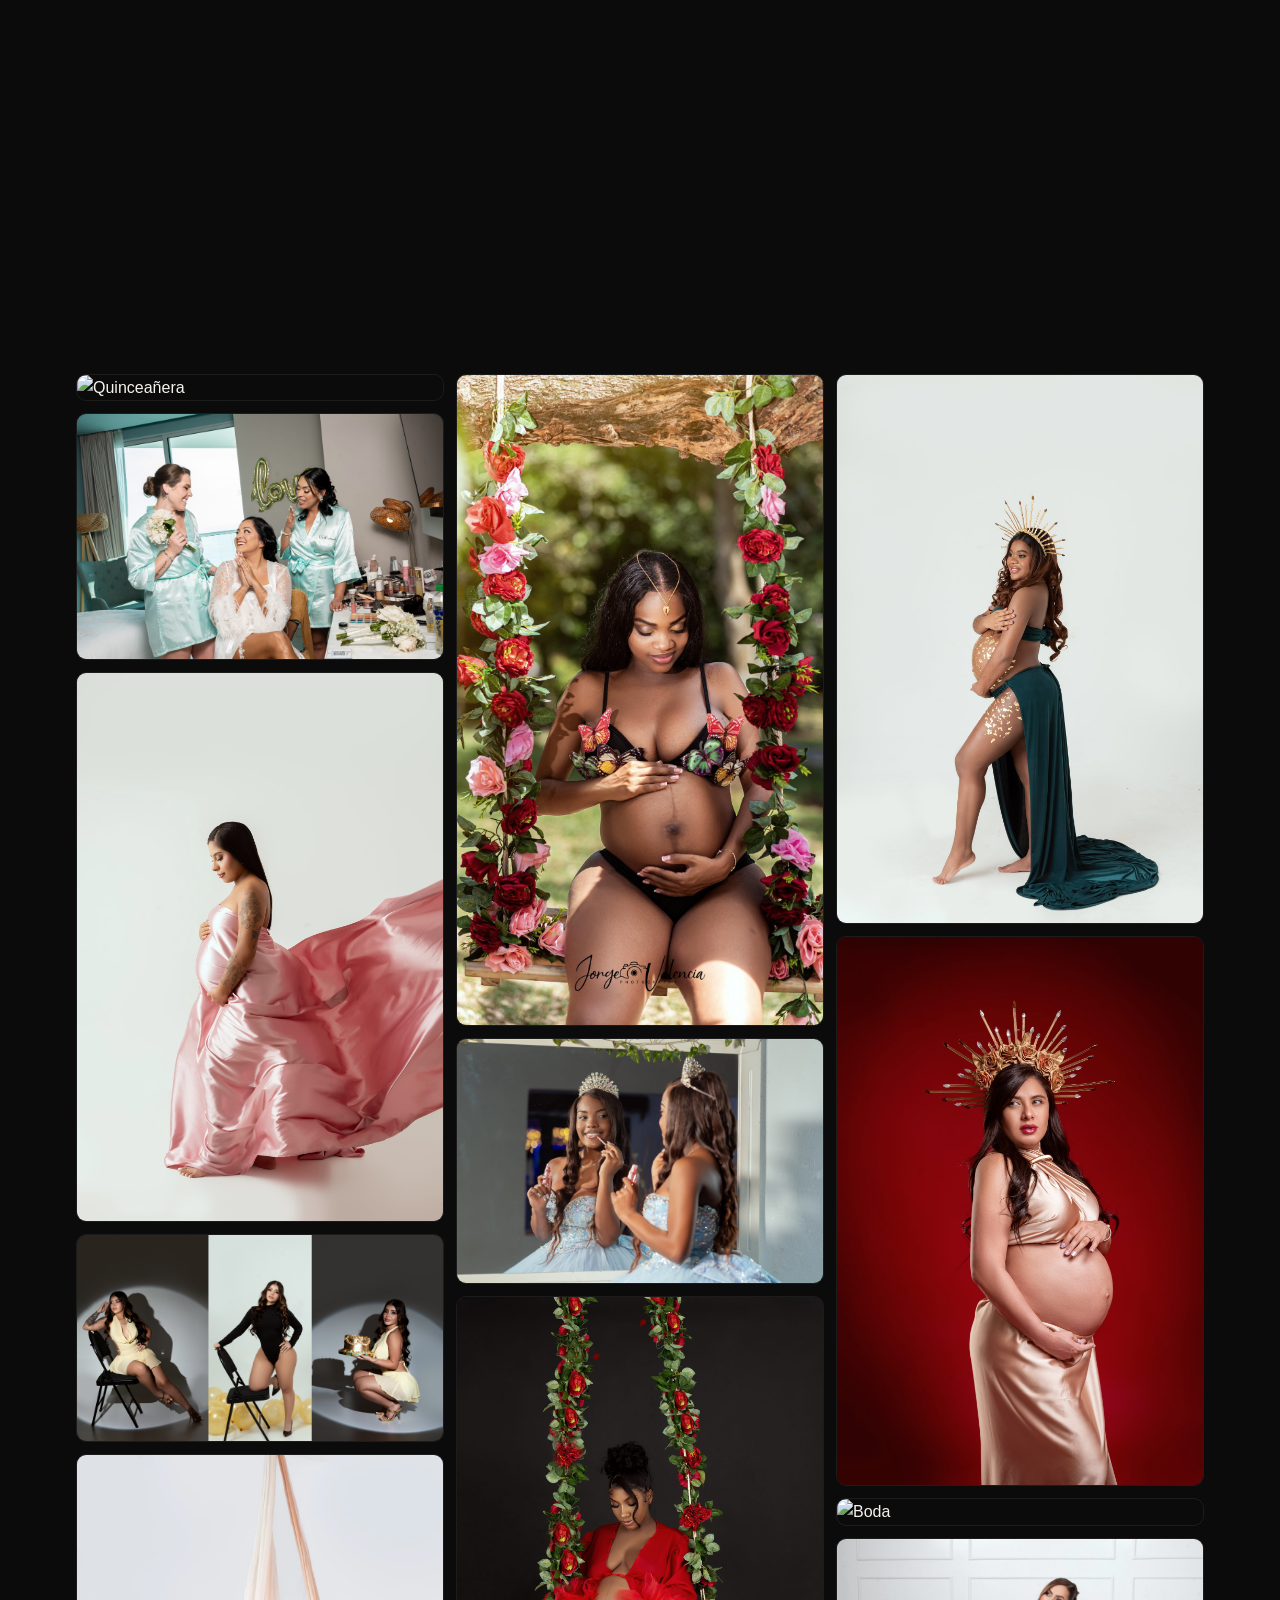
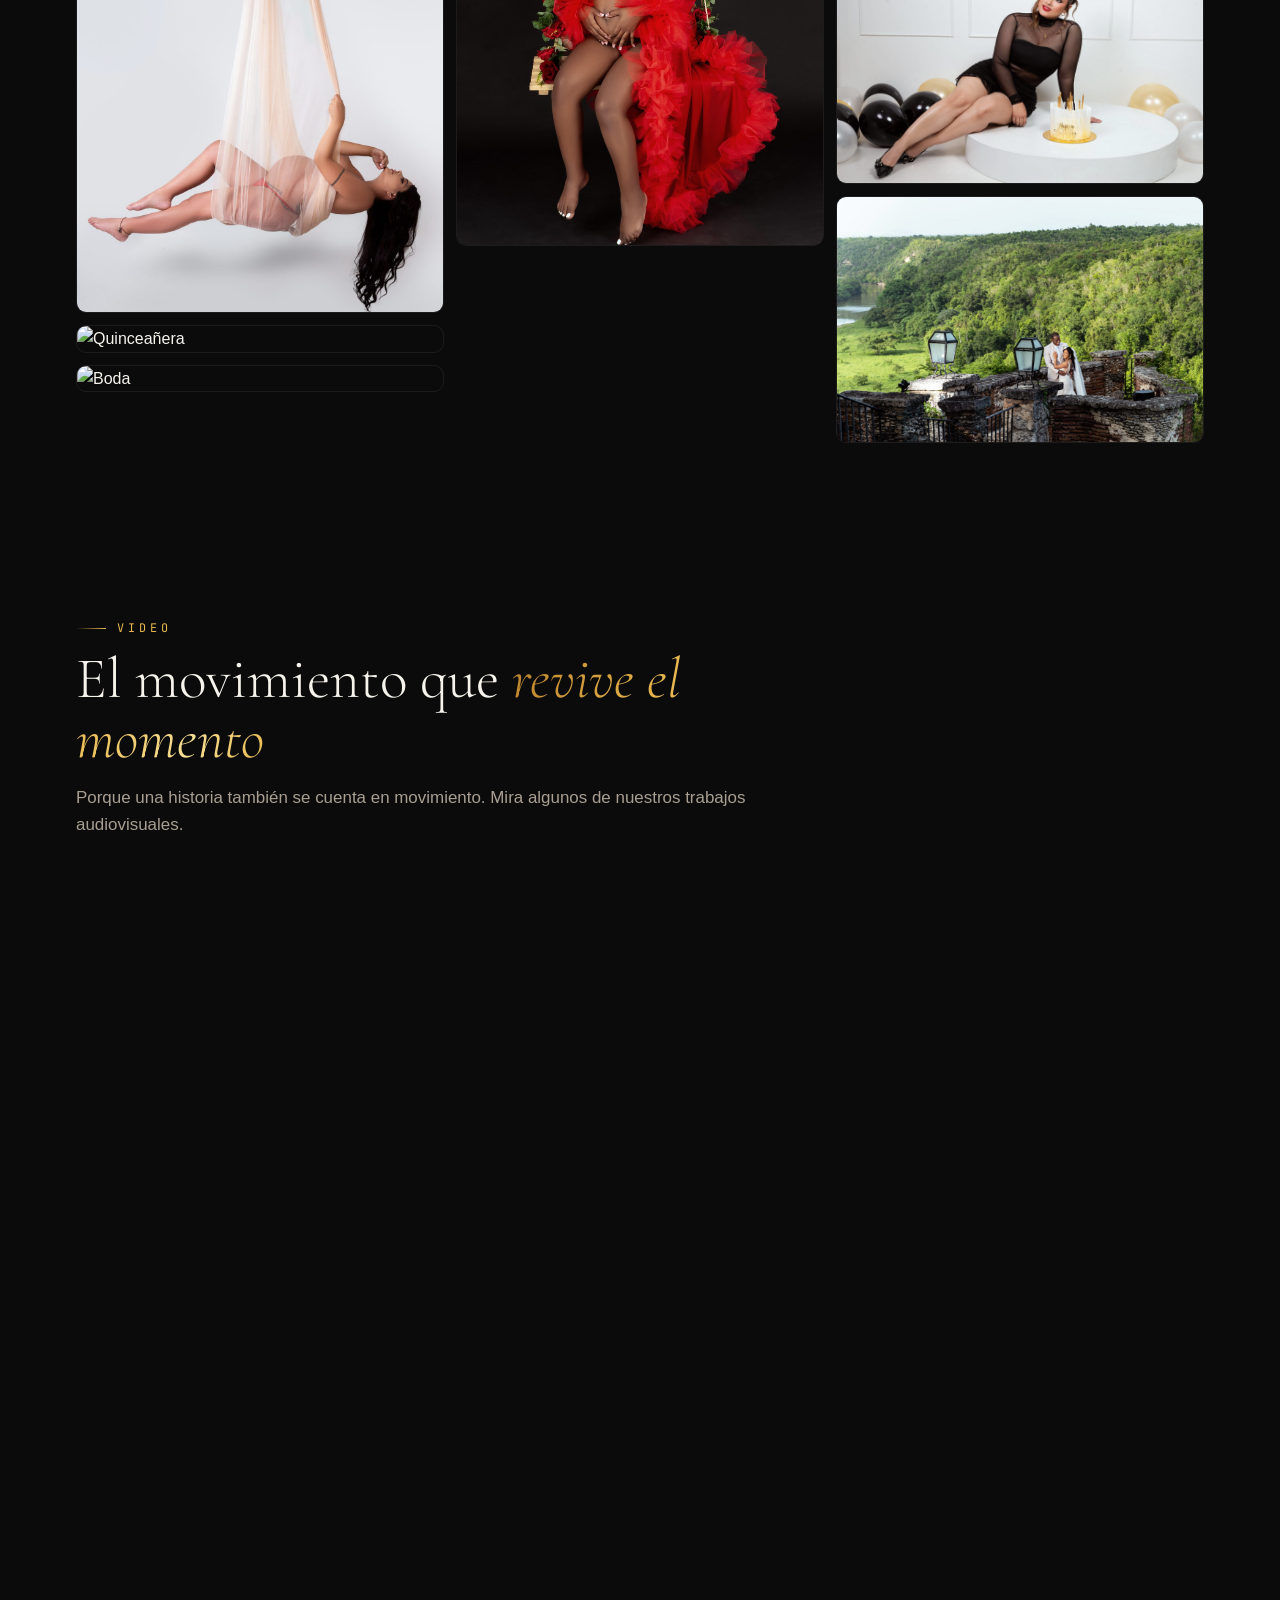
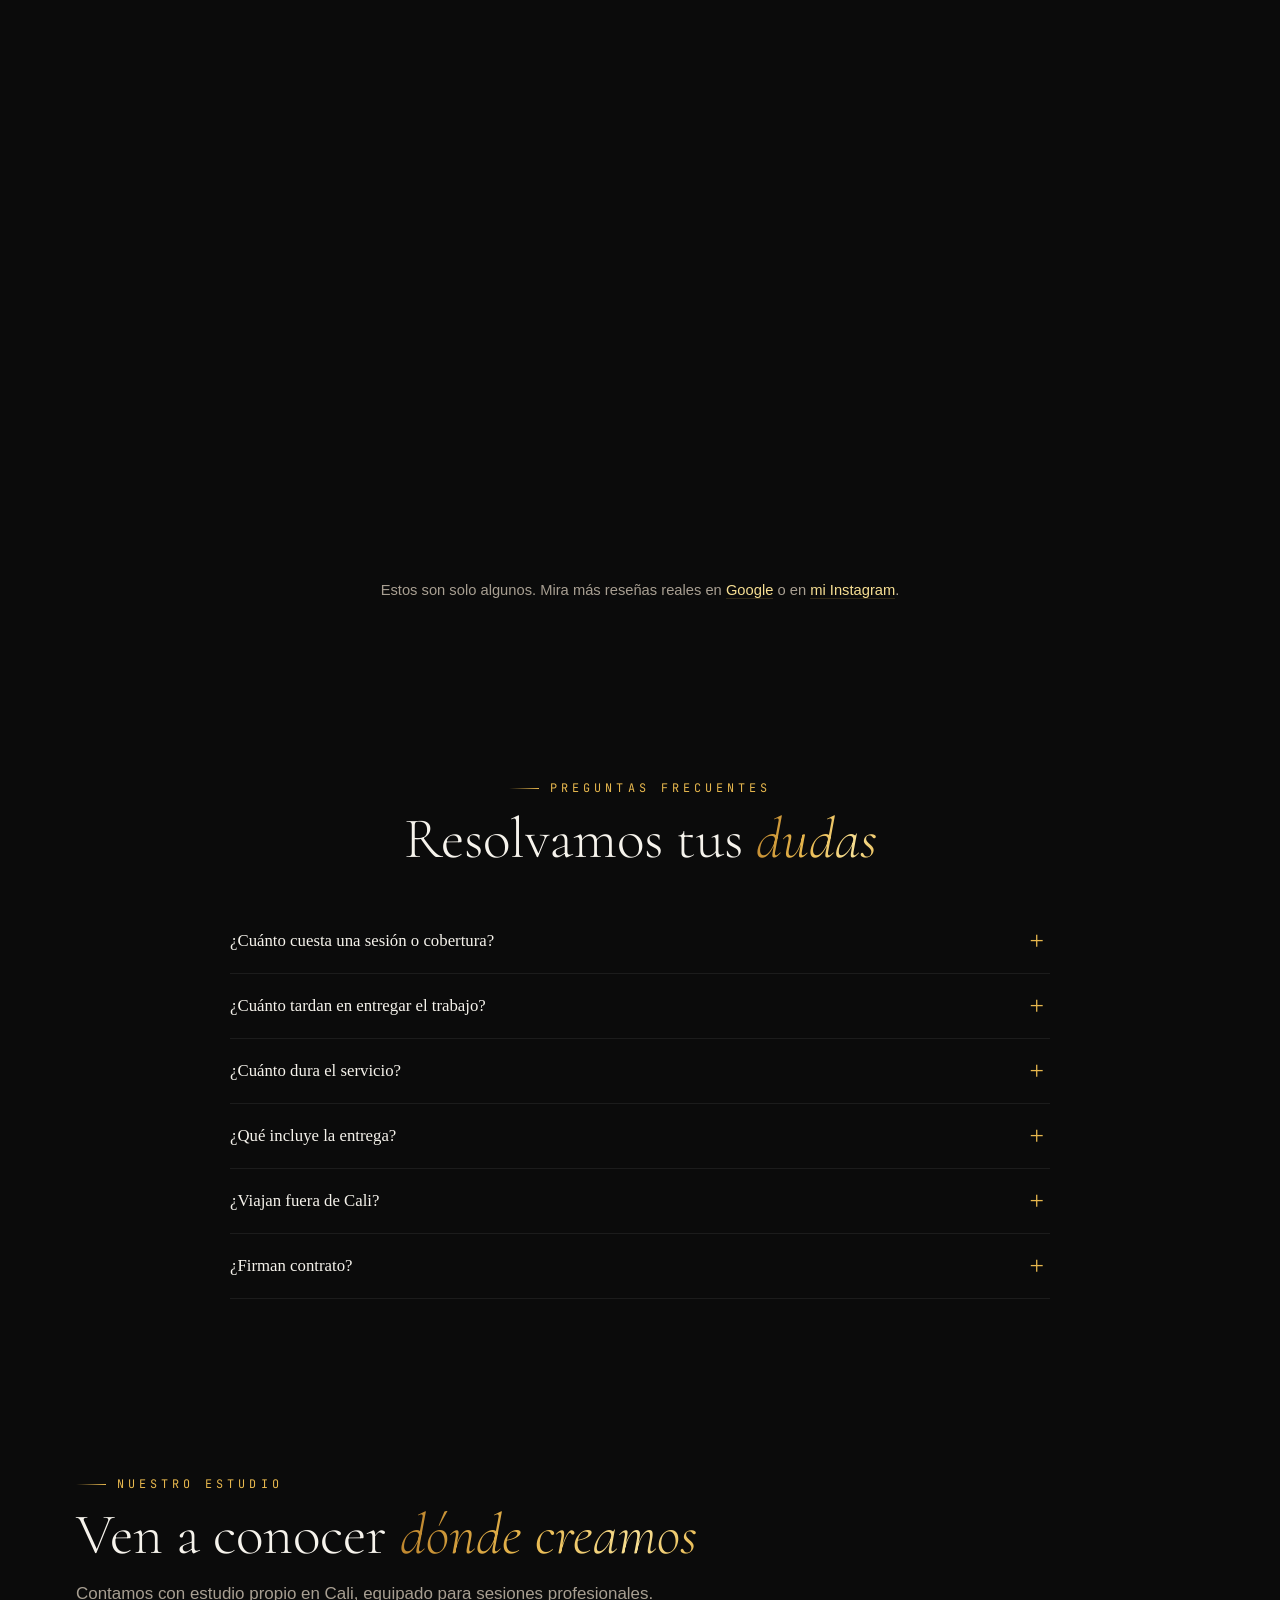
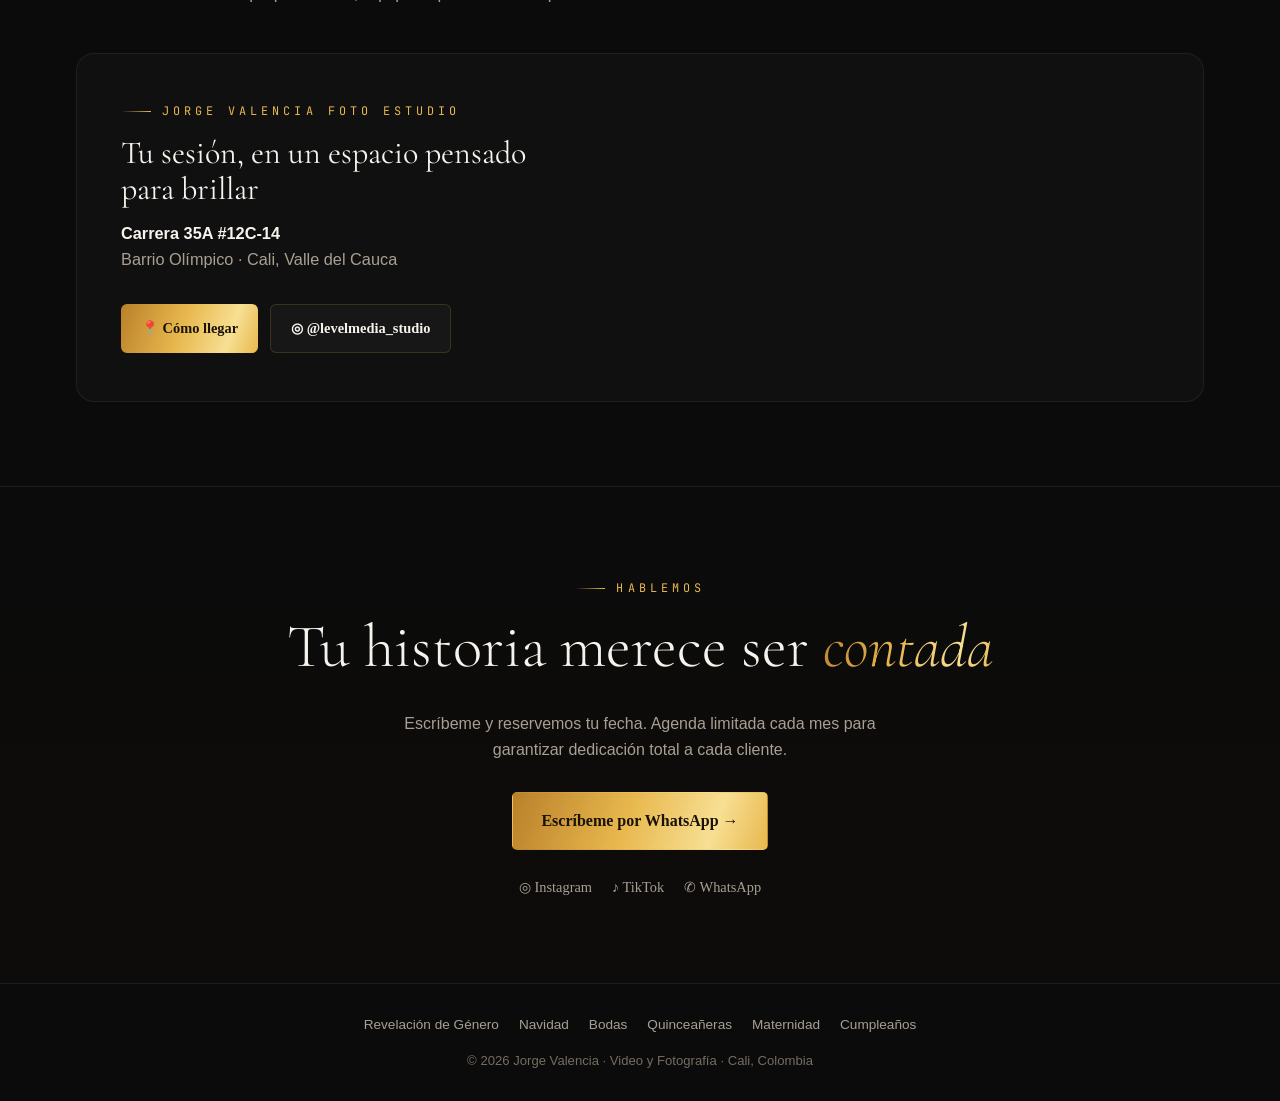
==== commit 4895cc1d: "Limite de personas en los planes de Navidad y tarjeta en el inicio Planes de Navidad: cada uno abre " ====
--- a/index.html
+++ b/index.html
@@ -221,7 +221,7 @@
   .xmas-cta{align-items:flex-start;width:100%;flex-direction:row;justify-content:space-between;align-items:center}
 }
 @media(prefers-reduced-motion:reduce){.xlights{animation:none;opacity:.7}}
-.cats{display:grid;grid-template-columns:repeat(5,1fr);gap:16px}
+.cats{display:grid;grid-template-columns:repeat(6,1fr);gap:14px}
 .cat{position:relative;border-radius:14px;overflow:hidden;aspect-ratio:3/4;border:1px solid var(--line-soft);transition:.3s}
 .cat img{position:absolute;inset:0;width:100%;height:100%;object-fit:cover;transition:.6s;filter:grayscale(.25) brightness(.7)}
 .cat::after{content:"";position:absolute;inset:0;background:linear-gradient(180deg,transparent 35%,rgba(11,11,11,.88))}
@@ -508,6 +508,14 @@
       </div>
     </a>
     <div class="cats stagger-children">
+      <a class="cat" href="/navidad/">
+        <img src="img/galerias/navidad/web/sm/6.jpg" alt="Sesión de Navidad" loading="lazy" />
+        <div class="cat-info">
+          <h3>Navidad</h3>
+          <p>Set navideño montado en estudio, por temporada.</p>
+          <span class="go">Ver más →</span>
+        </div>
+      </a>
       <a class="cat" href="/revelacion-de-genero/">
         <img src="img/galerias/revelacion/web/1.jpg" srcset="img/galerias/revelacion/web/sm/1.jpg 900w, img/galerias/revelacion/web/1.jpg 2000w" sizes="(max-width:540px) 92vw, (max-width:860px) 45vw, 215px" alt="Revelación de género" loading="lazy" />
         <div class="cat-info">
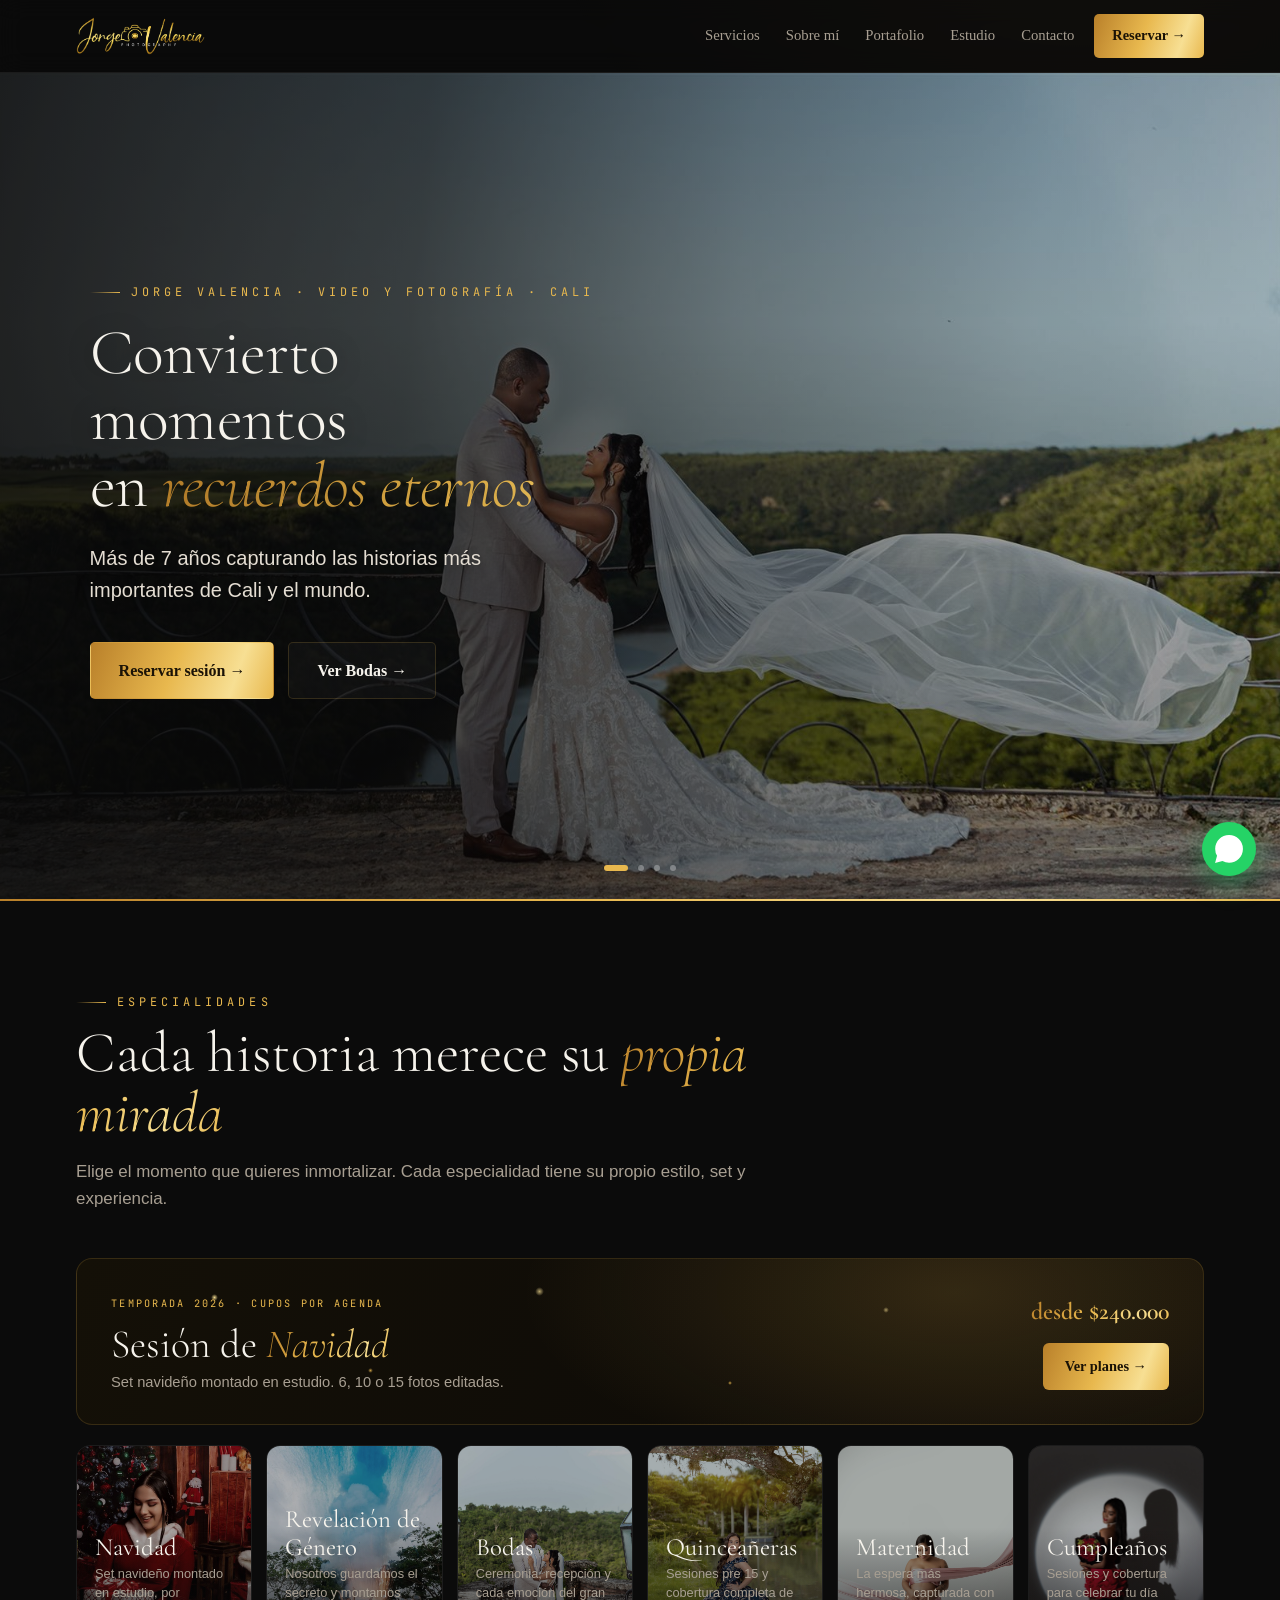
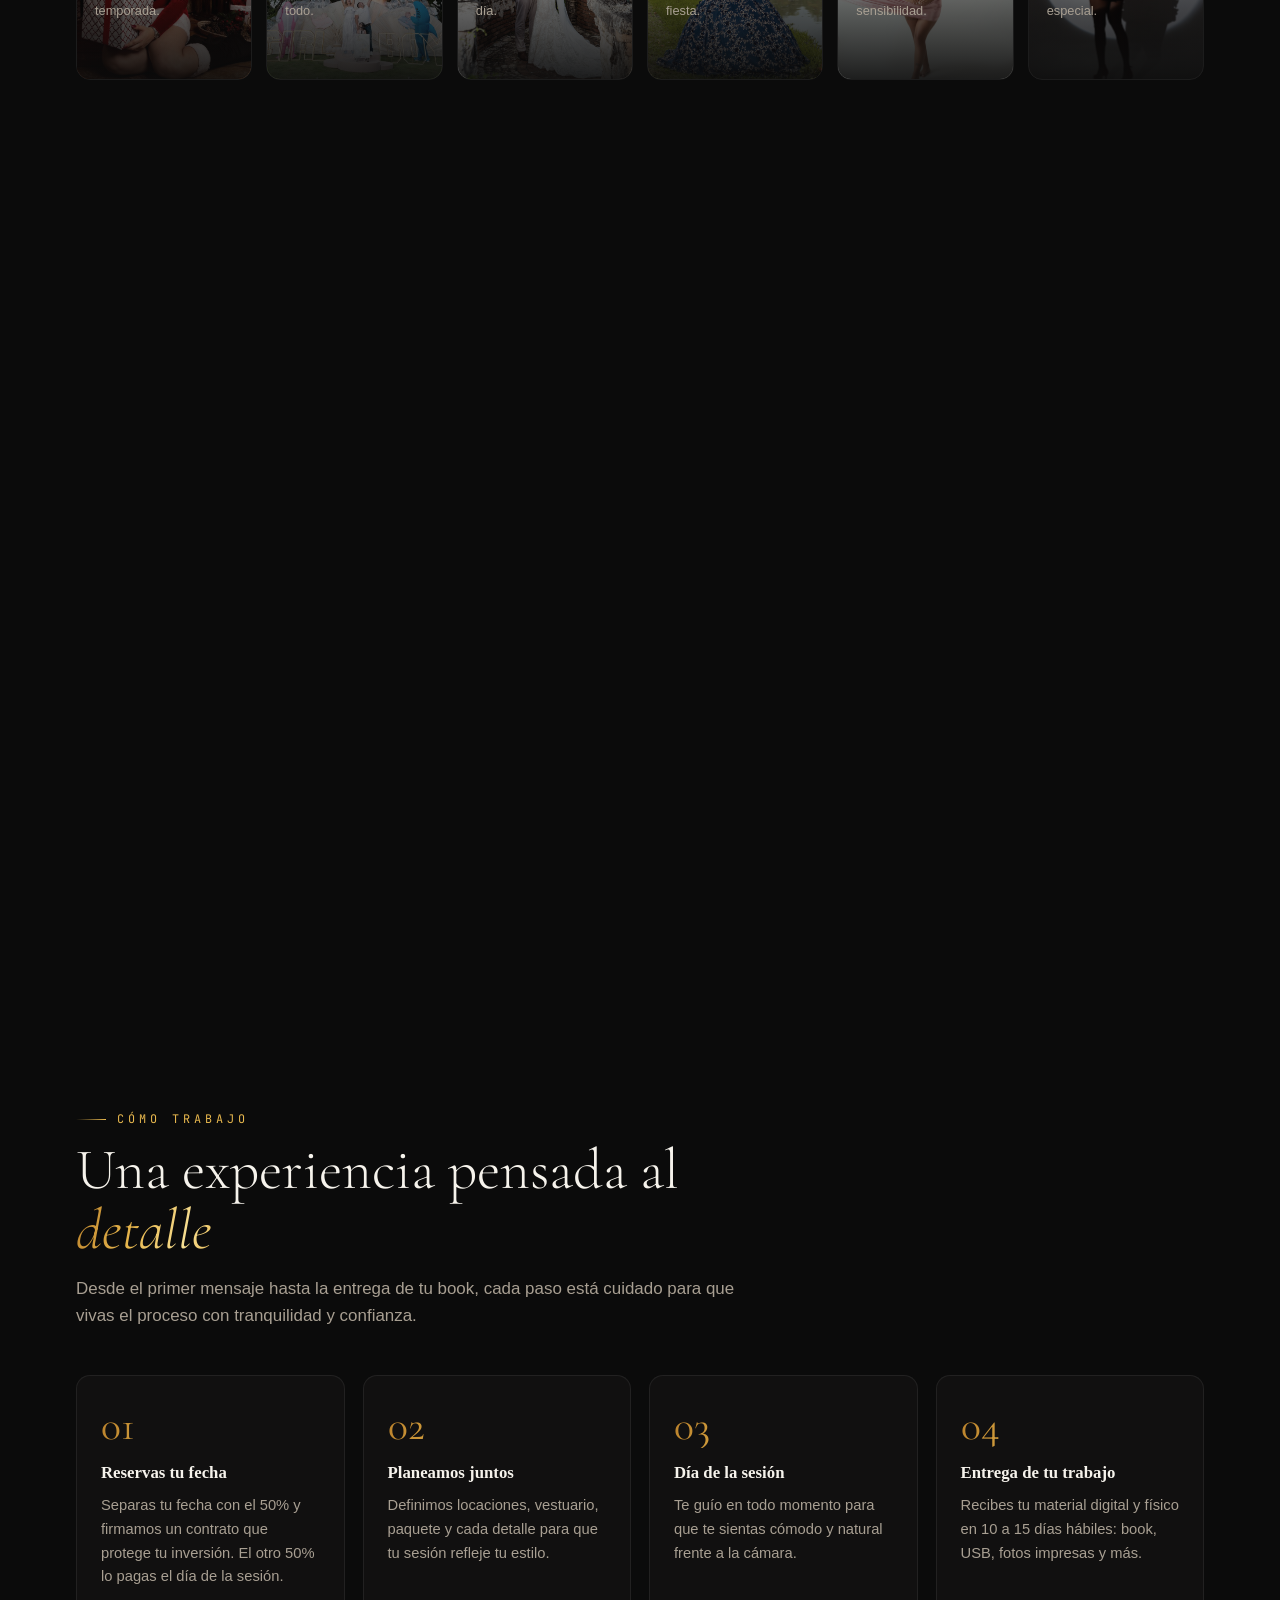
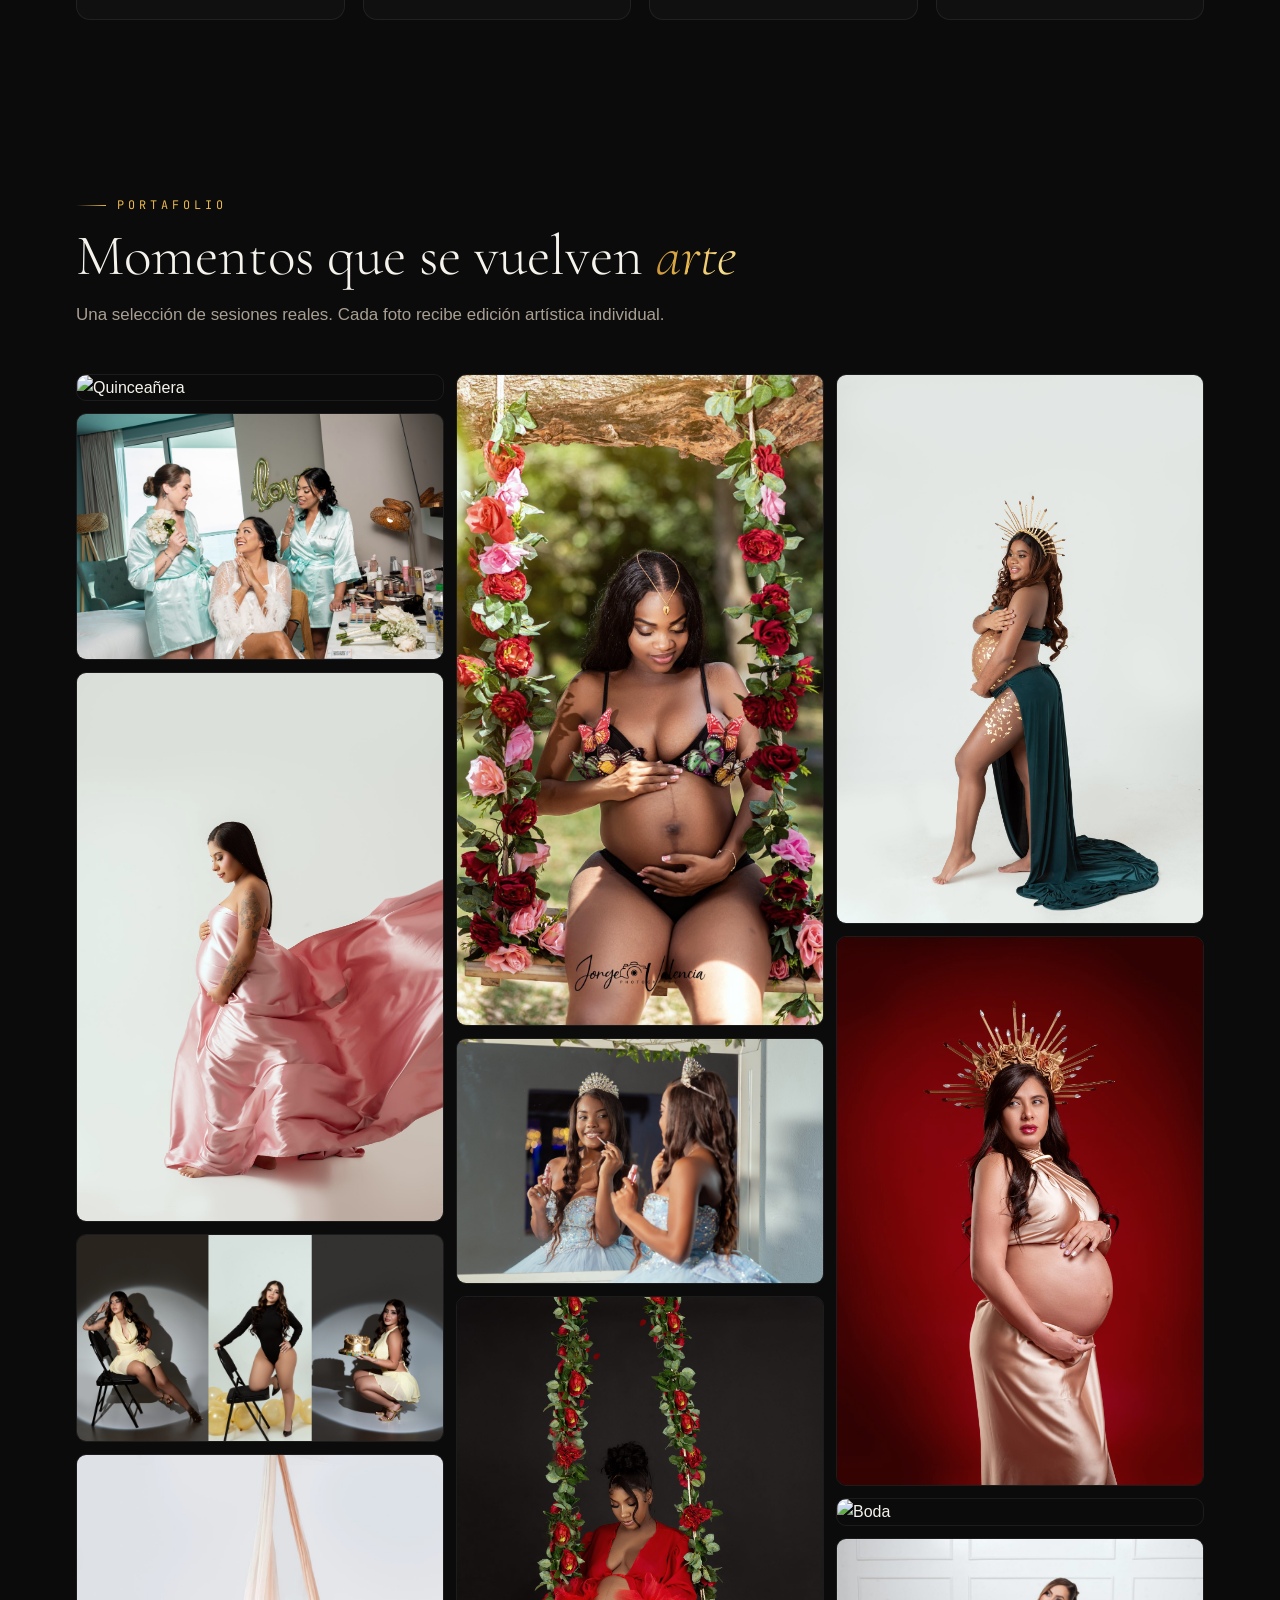
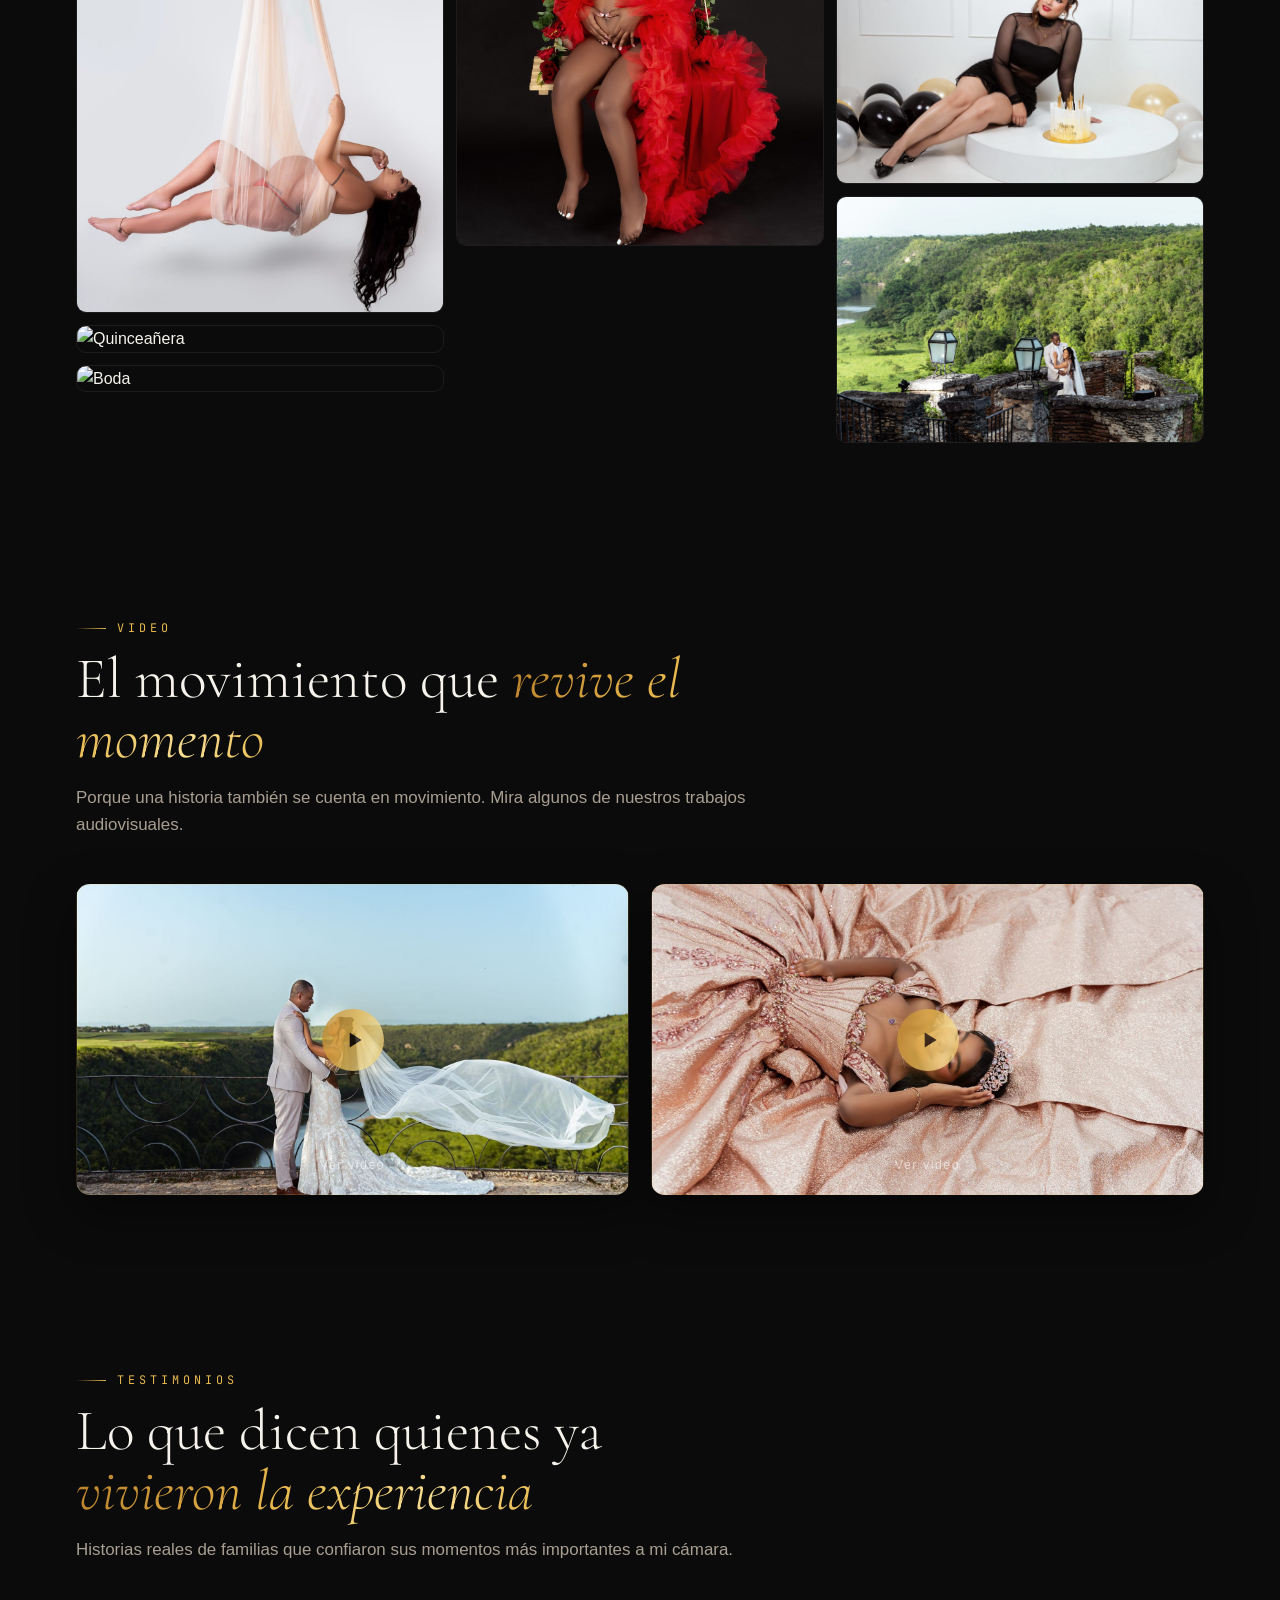
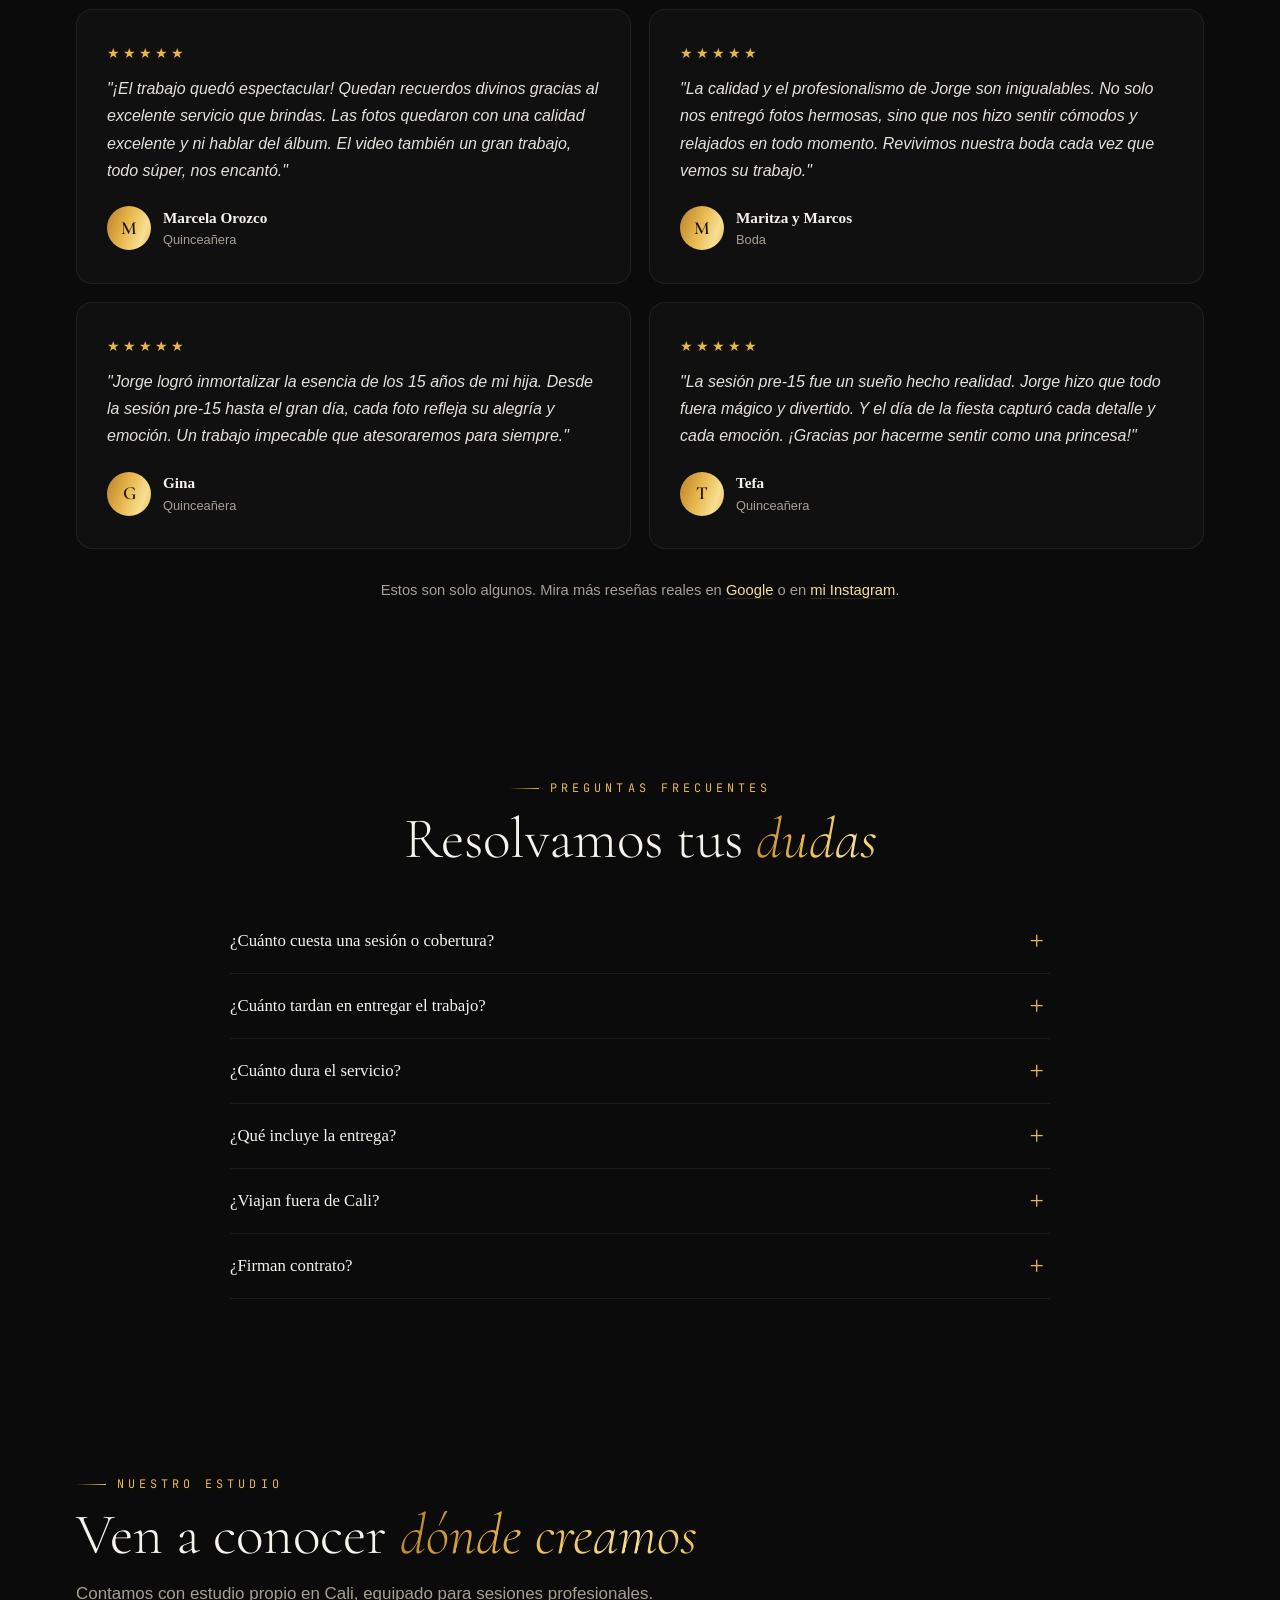
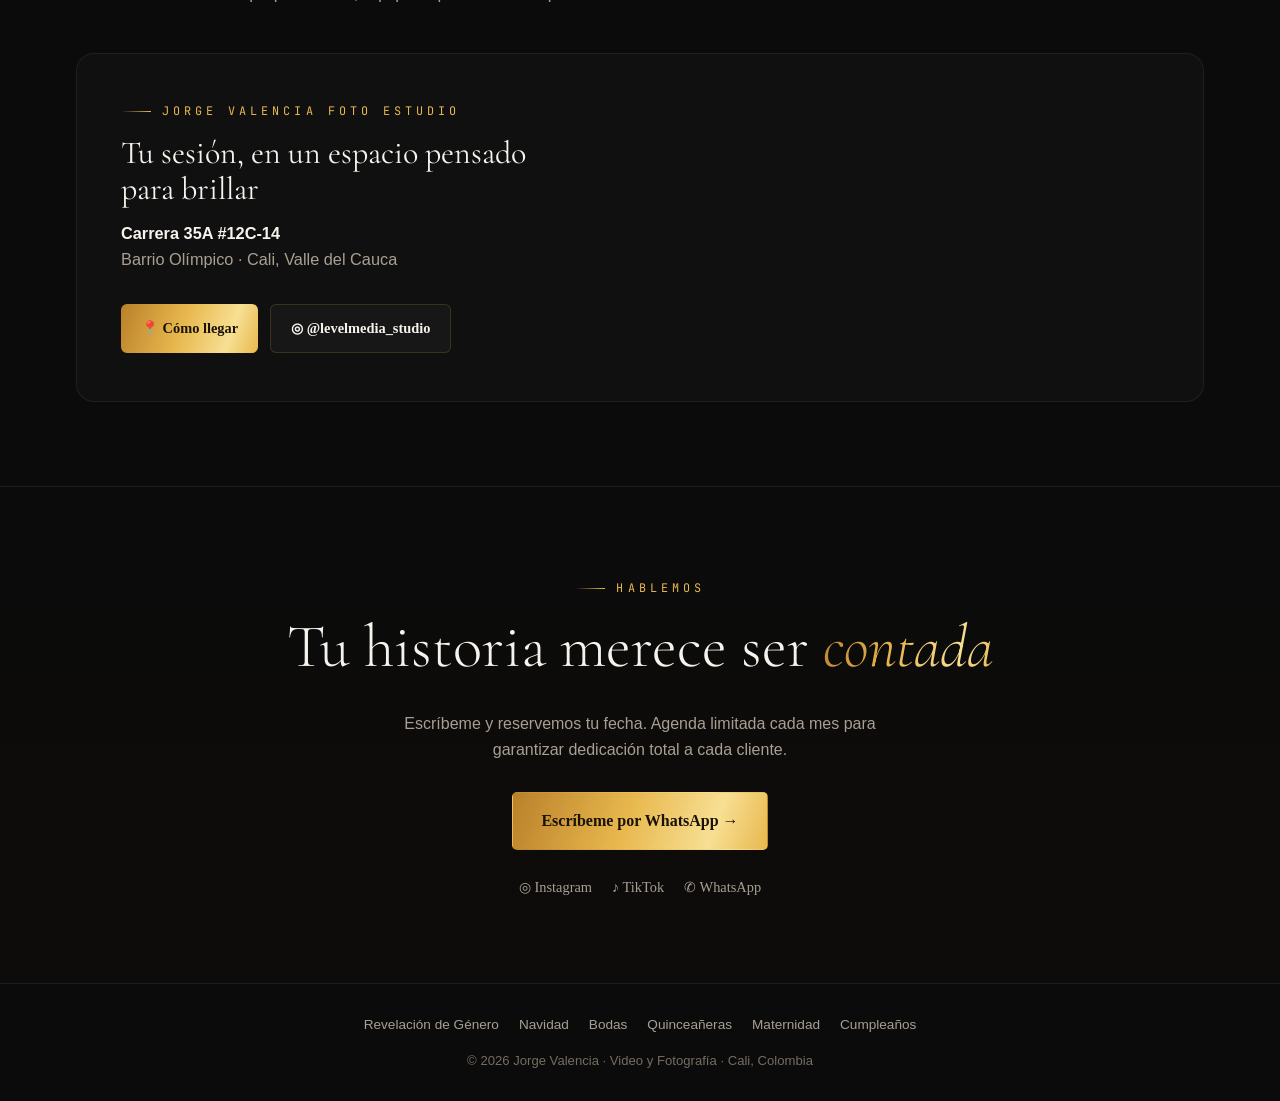
==== commit 4c7fa1f7: "Foto de fondo en el hero de Navidad y cambiar la foto de la tarjeta Navidad era la unica landing con" ====
--- a/index.html
+++ b/index.html
@@ -509,7 +509,7 @@
     </a>
     <div class="cats stagger-children">
       <a class="cat" href="/navidad/">
-        <img src="img/galerias/navidad/web/sm/6.jpg" alt="Sesión de Navidad" loading="lazy" />
+        <img src="img/galerias/navidad/web/sm/13.jpg" alt="Sesión de Navidad" loading="lazy" />
         <div class="cat-info">
           <h3>Navidad</h3>
           <p>Set navideño montado en estudio, por temporada.</p>
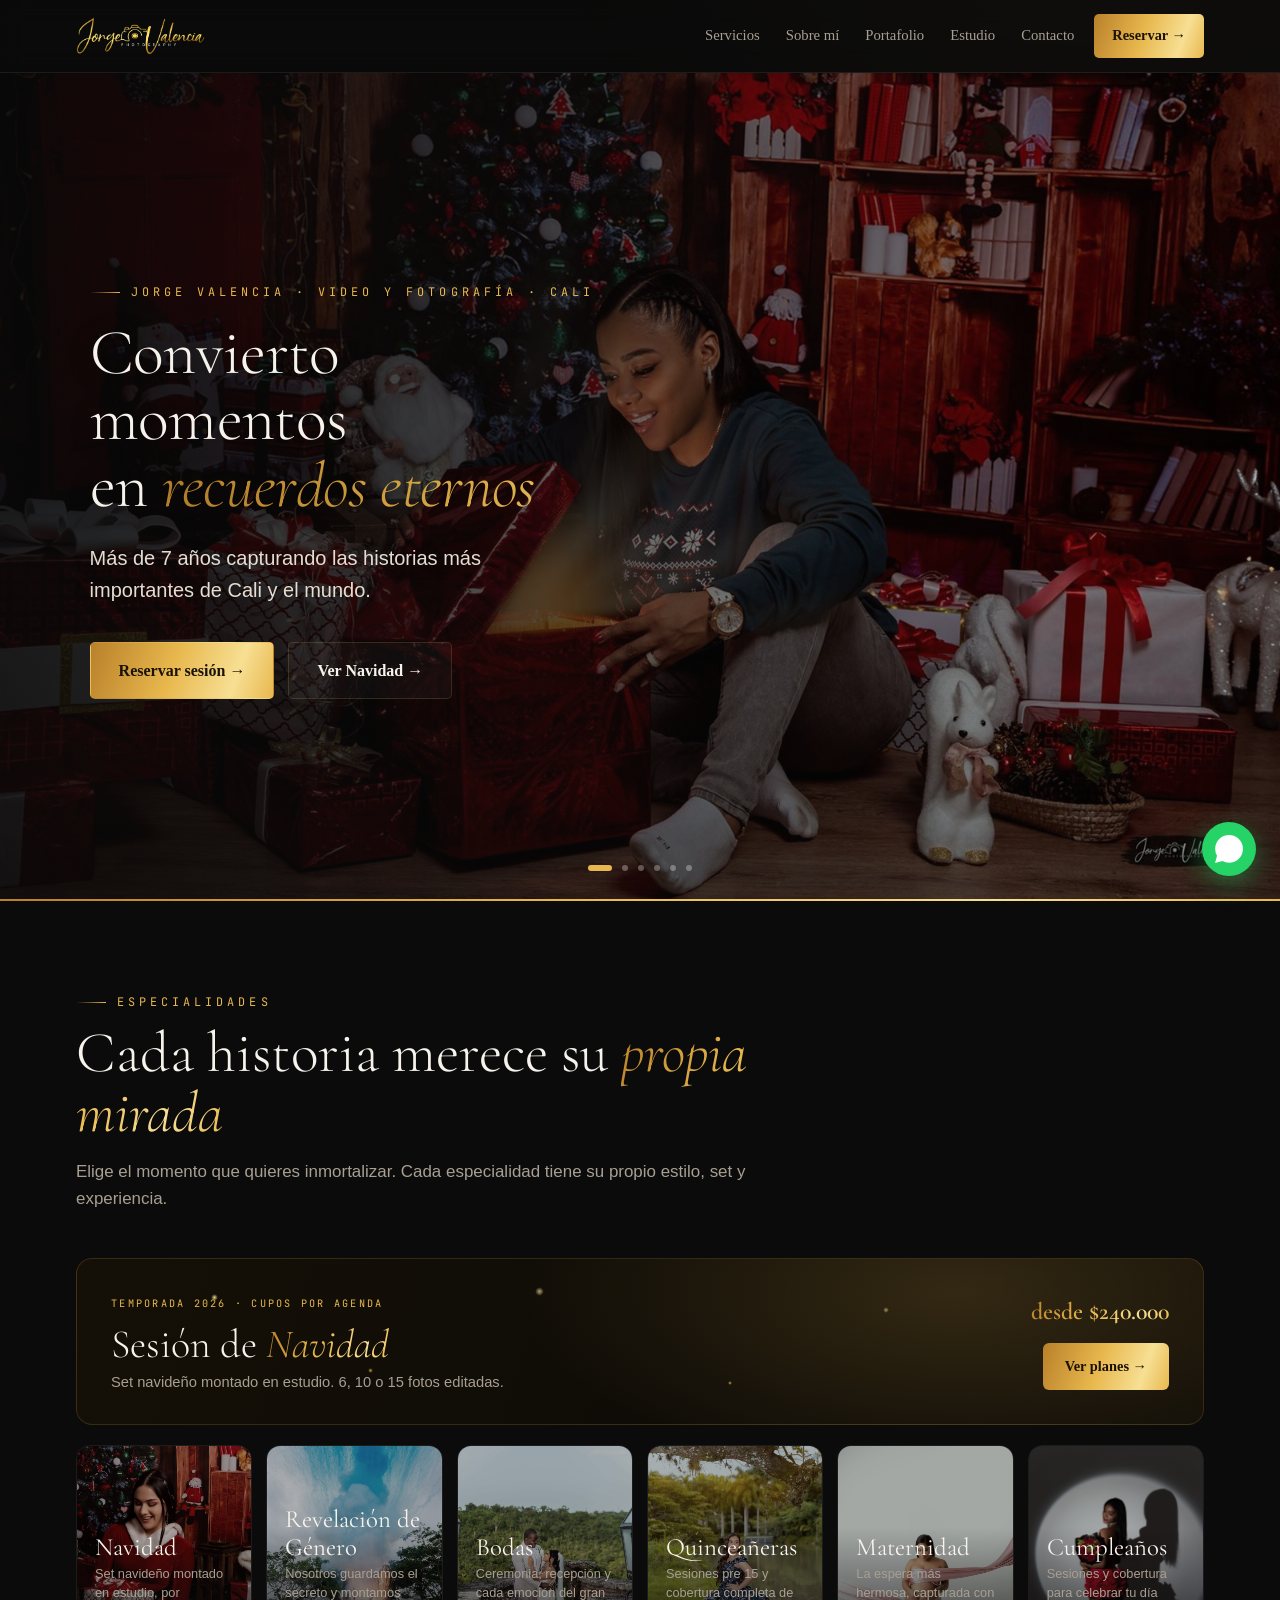
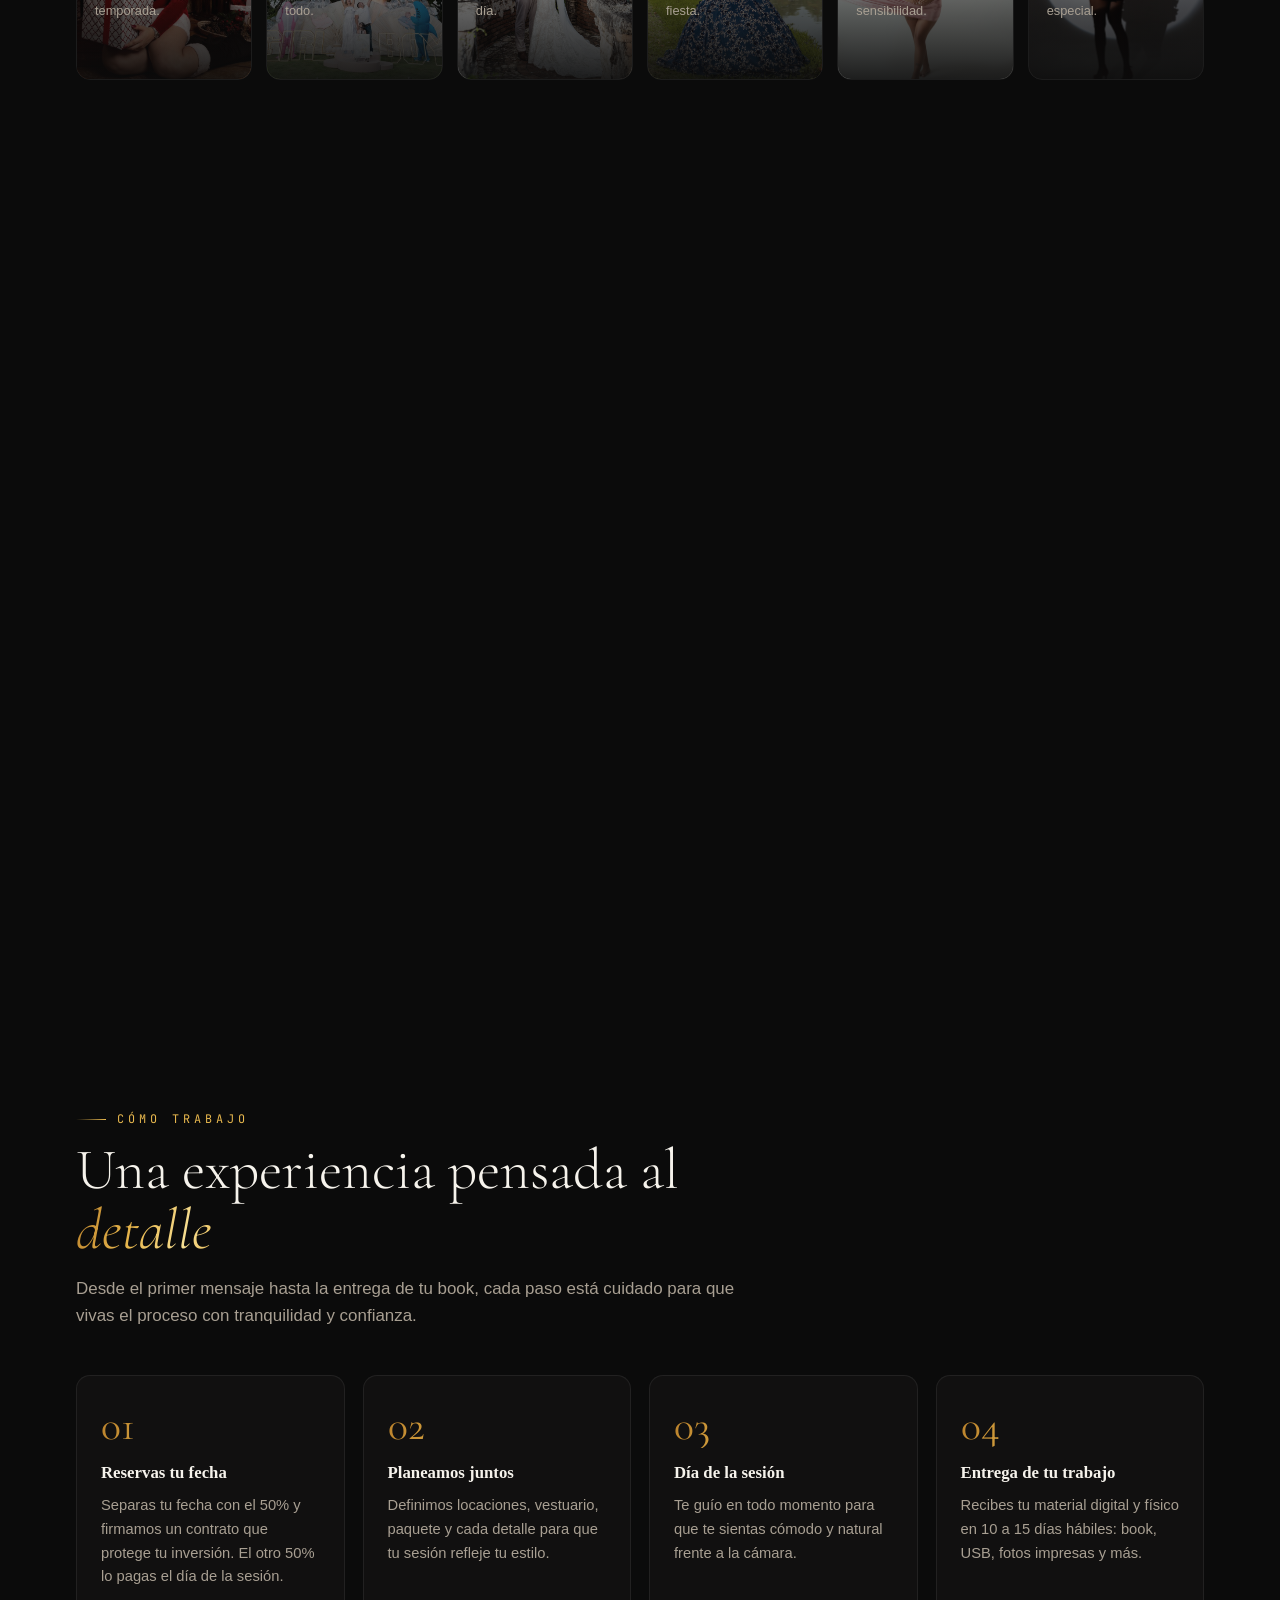
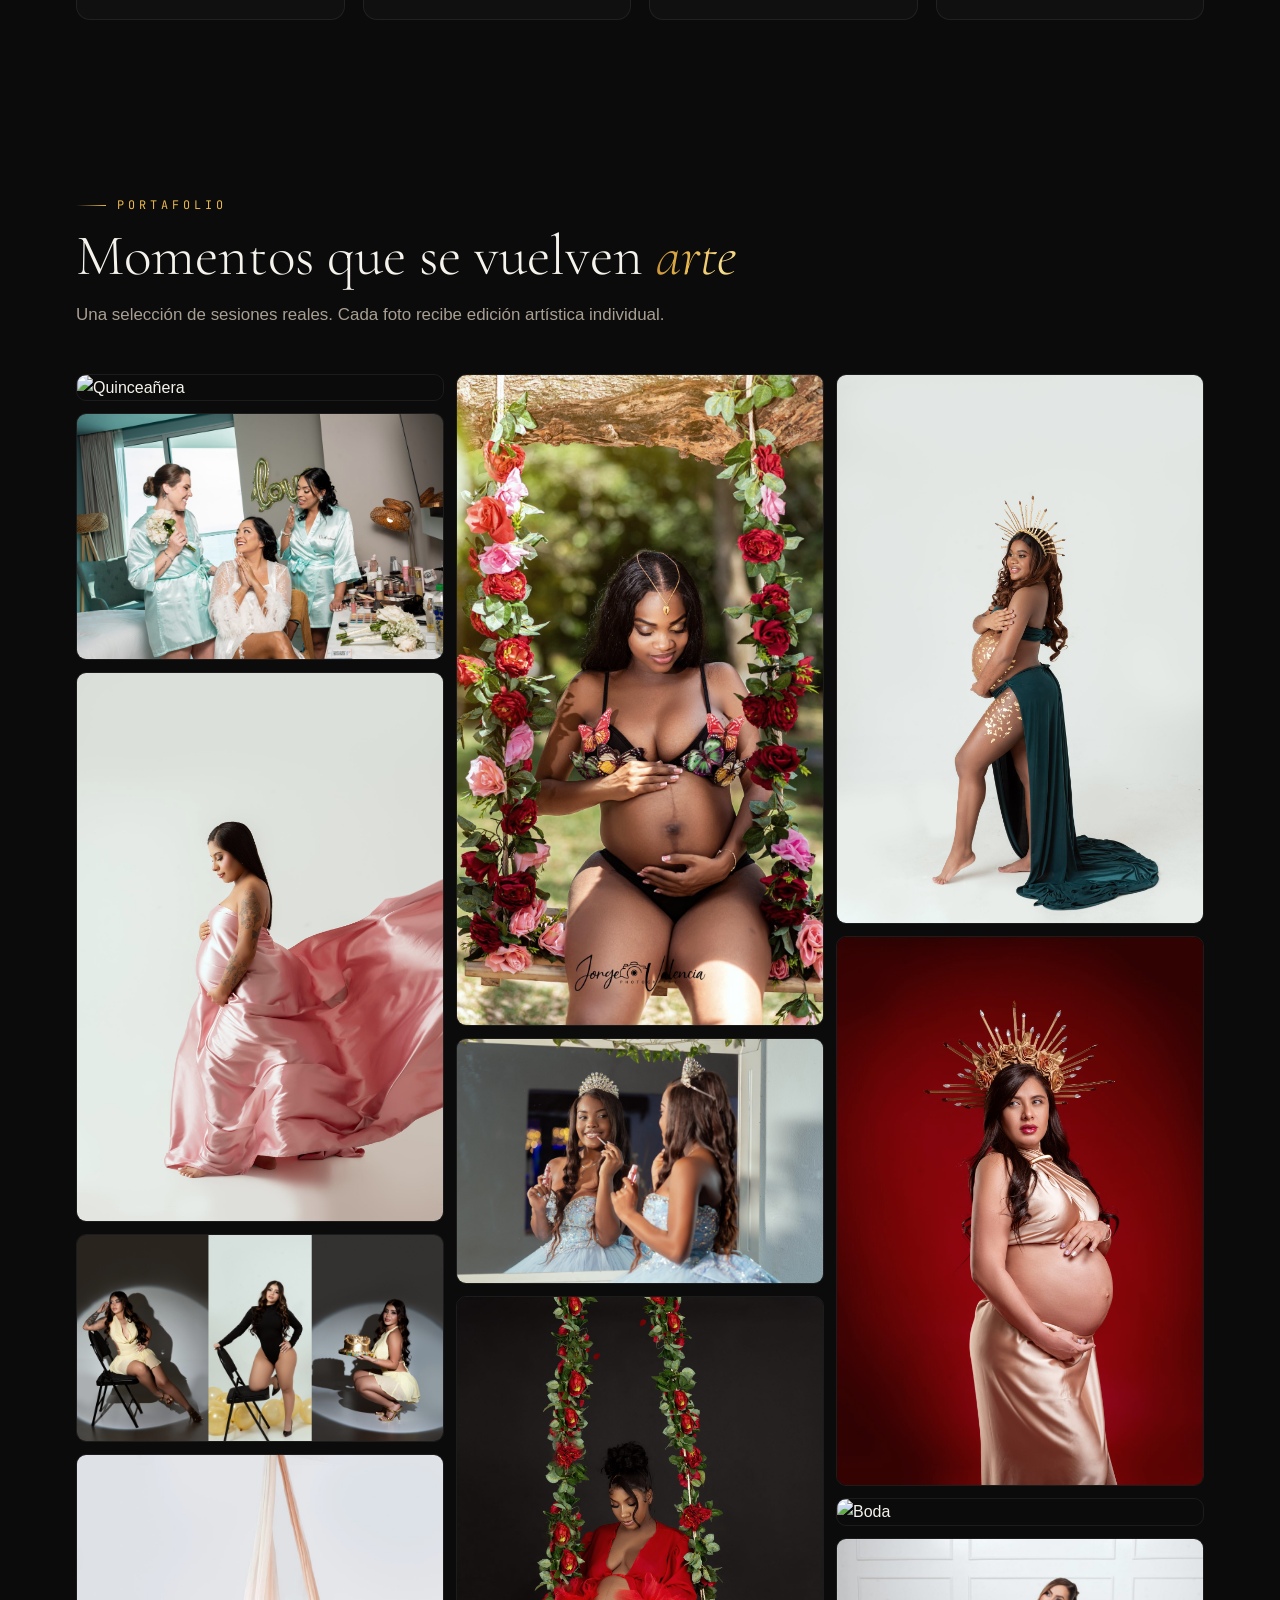
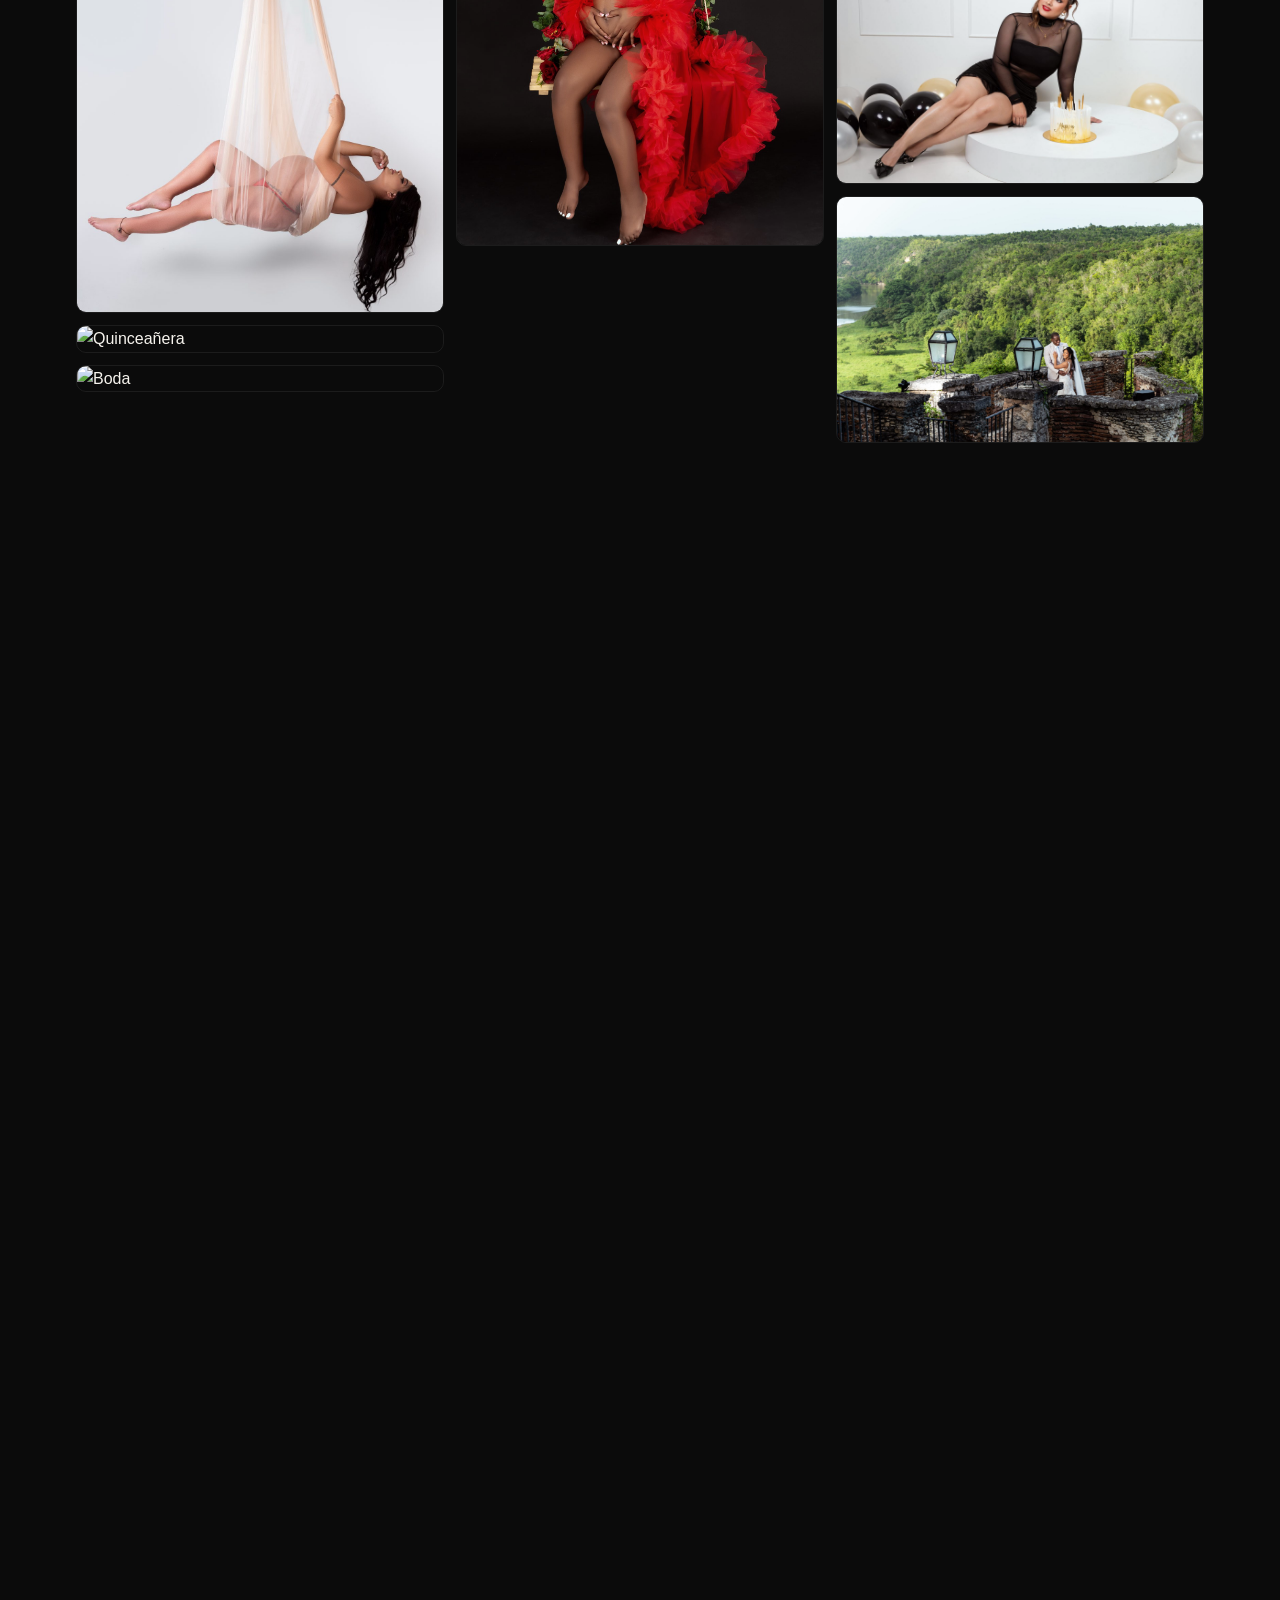
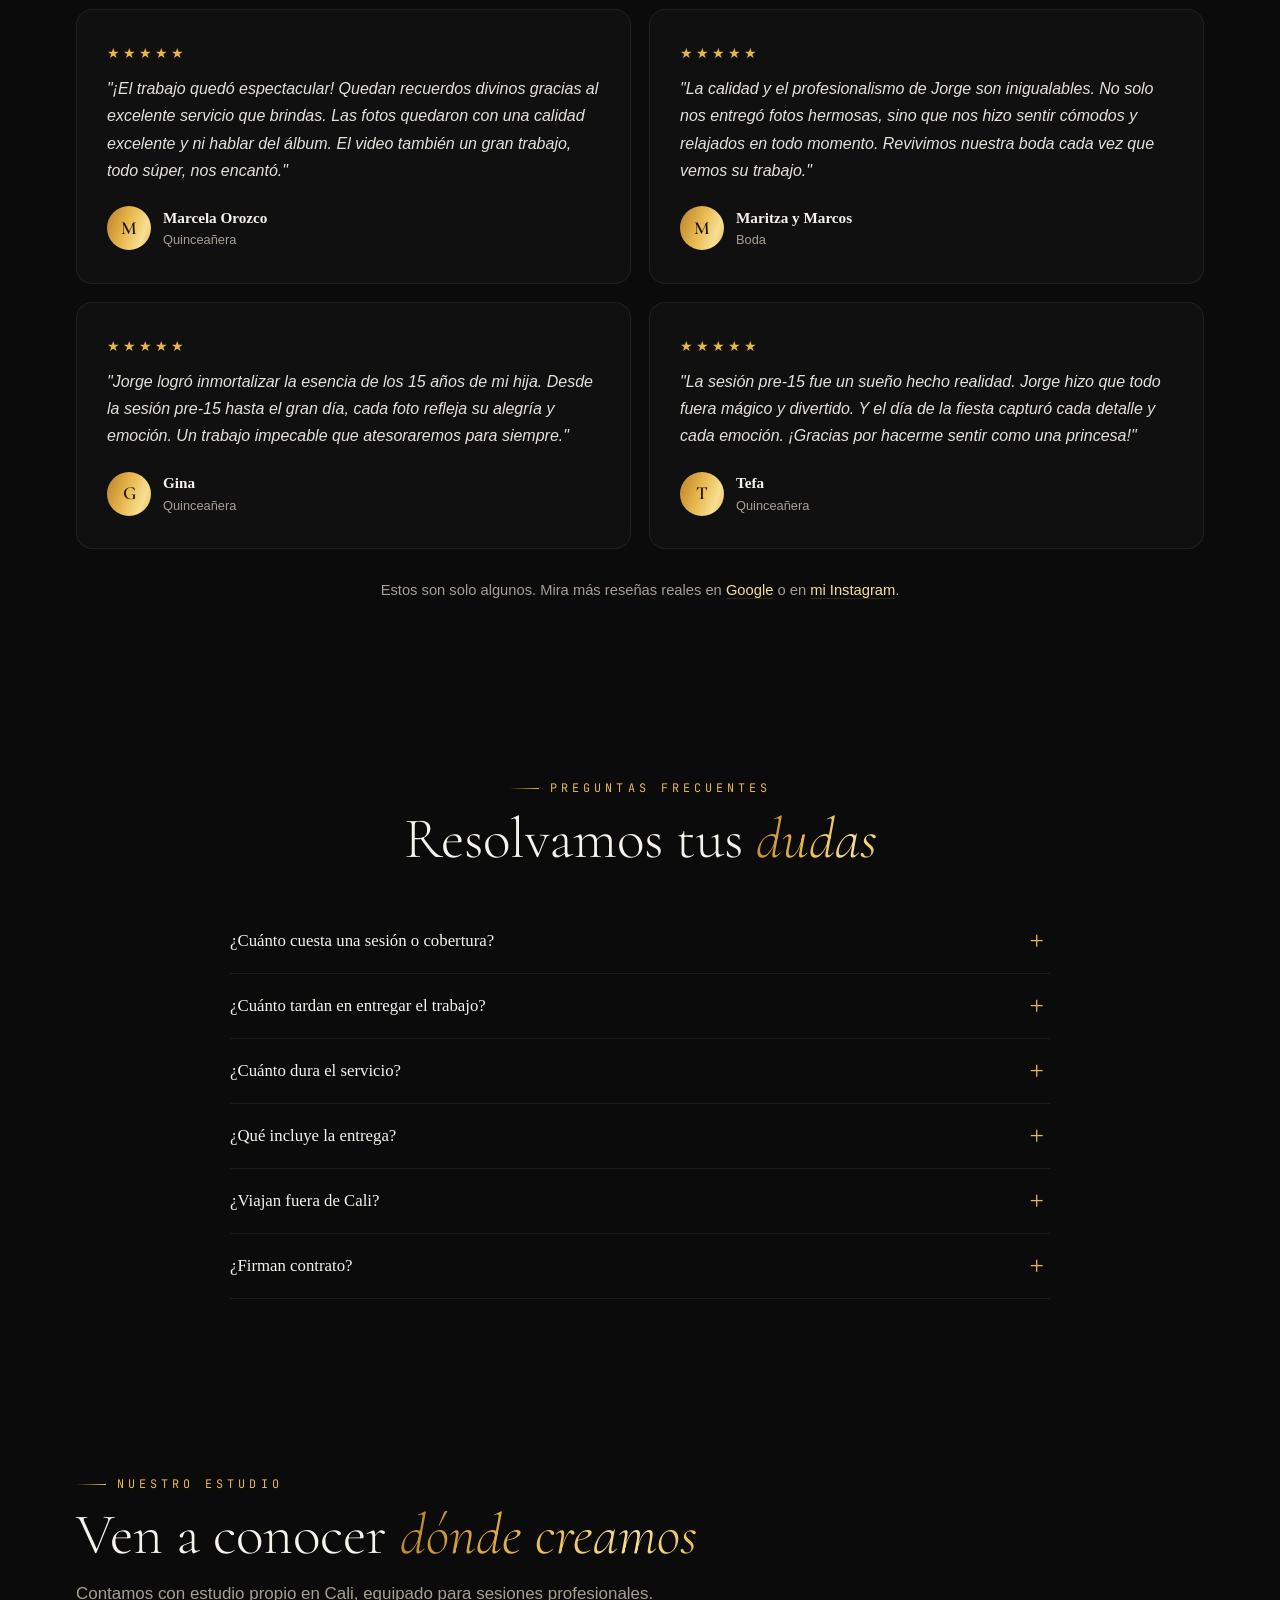
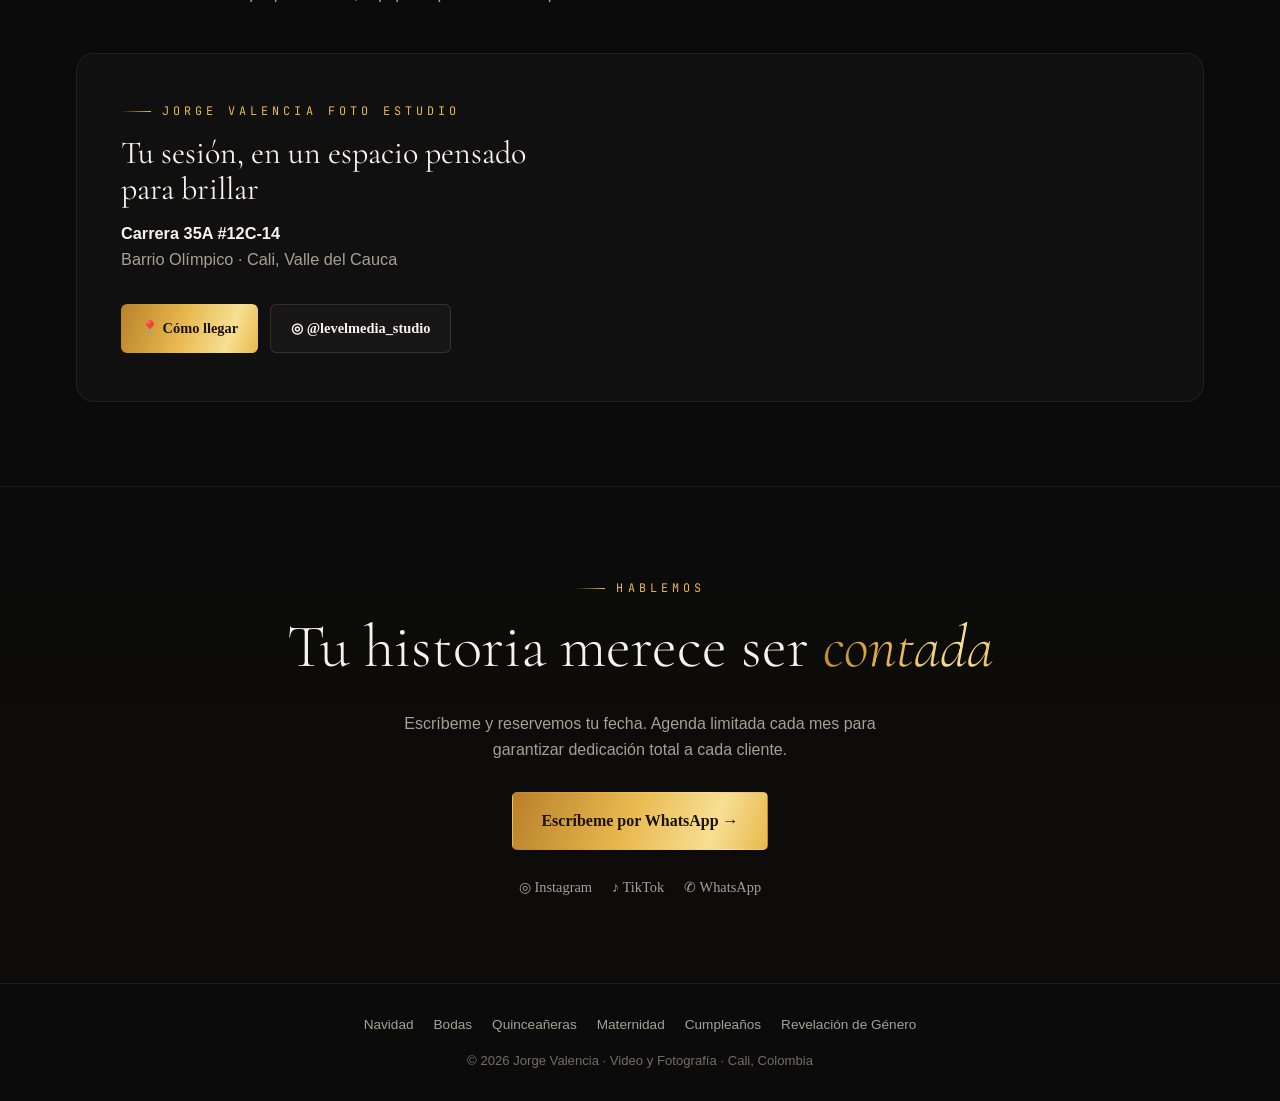
==== commit d8d70b7d: "Sumar Navidad y Revelacion al slider y unificar el orden de los menus Slider del inicio: tenia solo " ====
--- a/index.html
+++ b/index.html
@@ -450,12 +450,12 @@
   <a href="#estudio">Estudio</a>
   <a href="#contacto">Contacto</a>
   <div class="m-services"><span class="lbl">Sesiones</span>
-    <a href="/revelacion-de-genero/">Revelación de Género</a>
     <a href="/navidad/">Navidad</a>
     <a href="/bodas/">Bodas</a>
     <a href="/quinceaneras/">Quinceañeras</a>
     <a href="/maternidad/">Maternidad</a>
     <a href="/cumpleanos/">Cumpleaños</a>
+    <a href="/revelacion-de-genero/">Revelación de Género</a>
   </div>
   <a id="wa-home-menu" class="m-reservar" href="https://wa.me/573015653392?text=Hola%20Jorge,%20quiero%20información" target="_blank" rel="noopener">Reservar →</a>
 </div>
@@ -463,16 +463,20 @@
 <!-- HERO -->
 <section class="hero" id="top">
   <div class="hero-slides">
-    <div class="hero-slide active" data-bg="img/hero-bodas.jpg" style="background-image:url('img/hero-bodas.jpg')"></div>
+    <div class="hero-slide active" data-bg="img/hero-navidad.jpg" style="background-image:url('img/hero-navidad.jpg')"></div>
+    <div class="hero-slide" data-bg="img/hero-bodas.jpg"></div>
     <div class="hero-slide" data-bg="img/hero-quince.jpg"></div>
     <div class="hero-slide" data-bg="img/hero-maternidad.jpg"></div>
     <div class="hero-slide" data-bg="img/hero-cumpleanos.jpg" style="background-position:center 22%"></div>
+    <div class="hero-slide" data-bg="img/hero-revelacion.jpg"></div>
   </div>
   <div class="hero-dots">
-    <button class="hero-dot active" onclick="goSlide(0)" aria-label="Ver Bodas"></button>
-    <button class="hero-dot" onclick="goSlide(1)" aria-label="Ver Quinceañeras"></button>
-    <button class="hero-dot" onclick="goSlide(2)" aria-label="Ver Maternidad"></button>
-    <button class="hero-dot" onclick="goSlide(3)" aria-label="Ver Cumpleaños"></button>
+    <button class="hero-dot active" onclick="goSlide(0)" aria-label="Ver Navidad"></button>
+    <button class="hero-dot" onclick="goSlide(1)" aria-label="Ver Bodas"></button>
+    <button class="hero-dot" onclick="goSlide(2)" aria-label="Ver Quinceañeras"></button>
+    <button class="hero-dot" onclick="goSlide(3)" aria-label="Ver Maternidad"></button>
+    <button class="hero-dot" onclick="goSlide(4)" aria-label="Ver Cumpleaños"></button>
+    <button class="hero-dot" onclick="goSlide(5)" aria-label="Ver Revelación de Género"></button>
   </div>
   <div class="hero-prog" id="heroProg"></div>
   <div class="wrap hero-in">
@@ -481,7 +485,7 @@
     <p class="lead">Más de 7 años capturando las historias más importantes de Cali y el mundo.</p>
     <div class="cta">
       <a id="wa-home-hero" class="btn btn-gold" href="https://wa.me/573015653392?text=Hola%20Jorge,%20quiero%20reservar%20una%20sesión" target="_blank" rel="noopener">Reservar sesión →</a>
-      <a class="btn btn-line" id="heroVerMas" href="/bodas/">Ver Bodas →</a>
+      <a class="btn btn-line" id="heroVerMas" href="/navidad/">Ver Navidad →</a>
     </div>
   </div>
 </section>
@@ -786,12 +790,12 @@
 
 <footer>
   <div class="fnav">
-    <a href="/revelacion-de-genero/">Revelación de Género</a>
     <a href="/navidad/">Navidad</a>
     <a href="/bodas/">Bodas</a>
     <a href="/quinceaneras/">Quinceañeras</a>
     <a href="/maternidad/">Maternidad</a>
     <a href="/cumpleanos/">Cumpleaños</a>
+    <a href="/revelacion-de-genero/">Revelación de Género</a>
   </div>
   © <span id="yr"></span> Jorge Valencia · Video y Fotografía · Cali, Colombia
 </footer>
@@ -830,10 +834,12 @@
   let current = 0, timer;
 
   const slideData = [
+    { label: 'Navidad',      link: '/navidad/' },
     { label: 'Bodas',        link: '/bodas/' },
     { label: 'Quinceañeras', link: '/quinceaneras/' },
     { label: 'Maternidad',   link: '/maternidad/' },
-    { label: 'Cumpleaños',   link: '/cumpleanos/' }
+    { label: 'Cumpleaños',   link: '/cumpleanos/' },
+    { label: 'Revelación de Género', link: '/revelacion-de-genero/' }
   ];
 
   function goSlide(n){
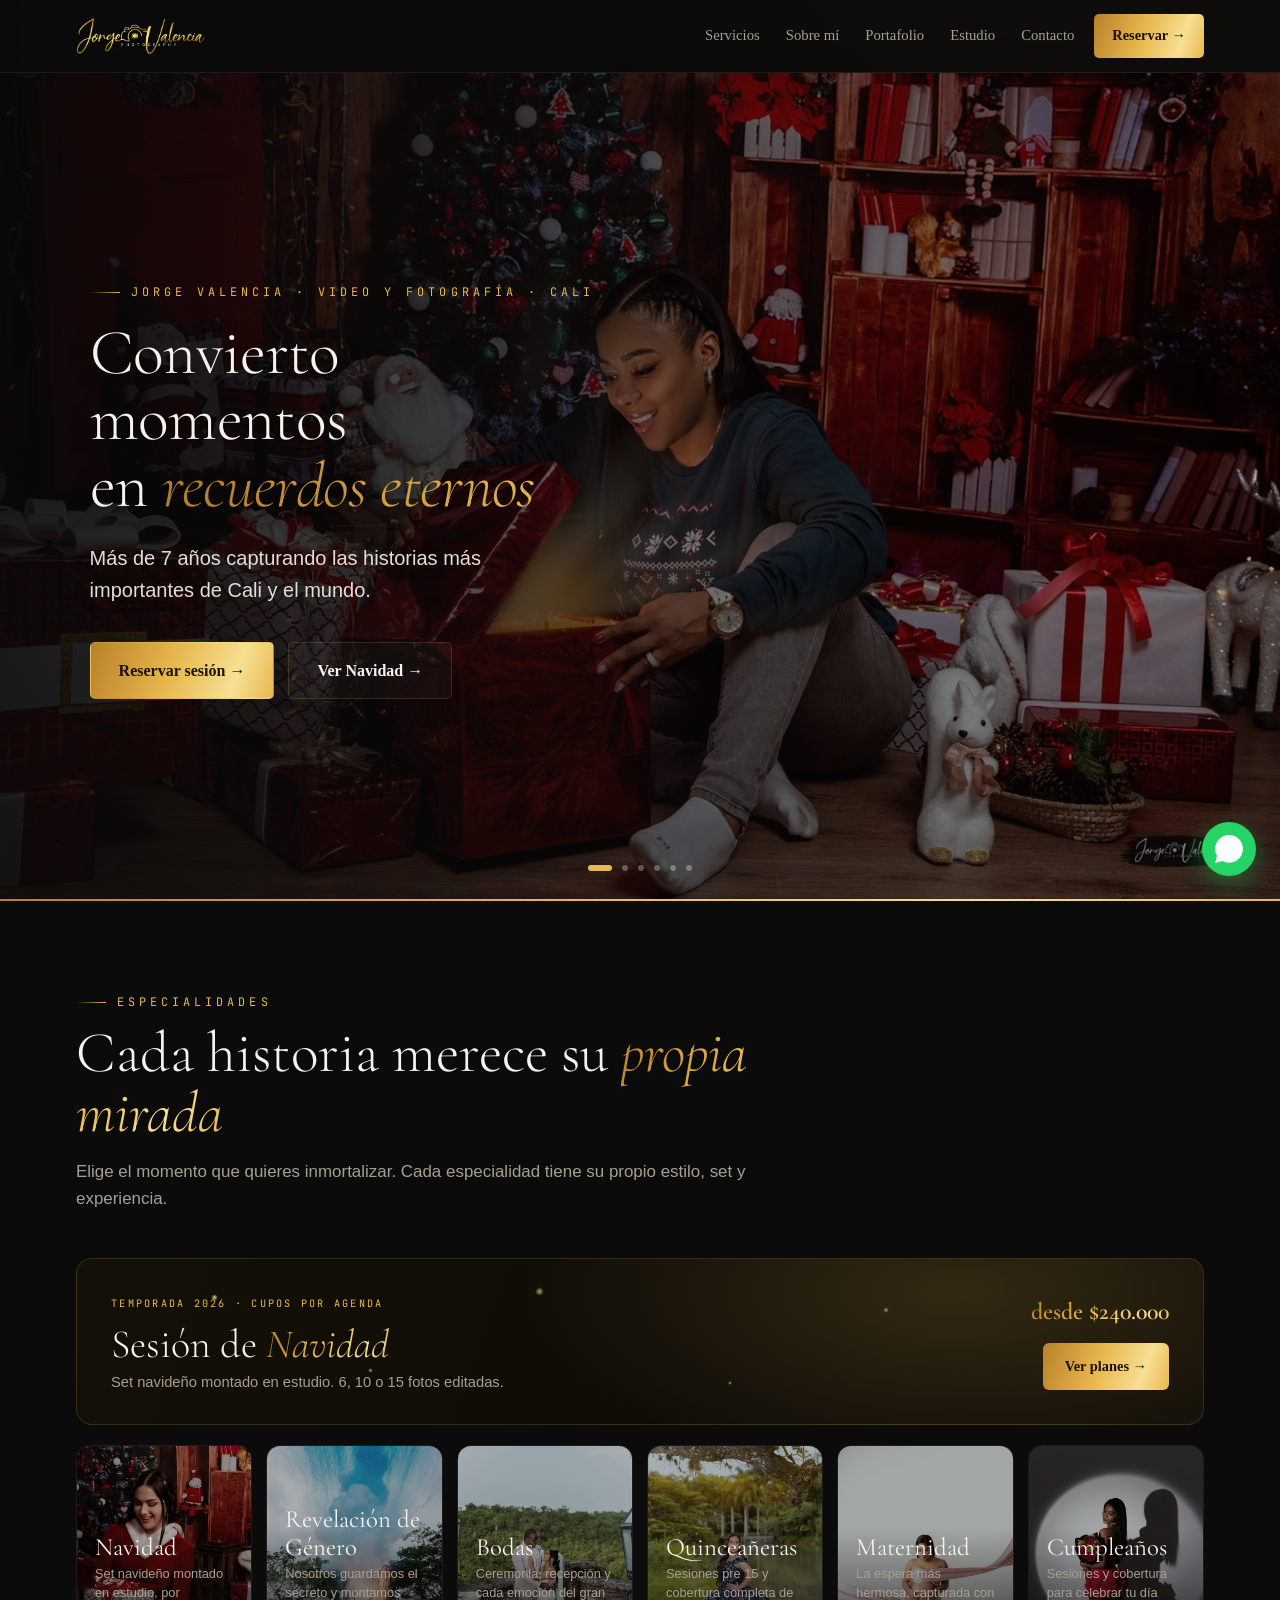
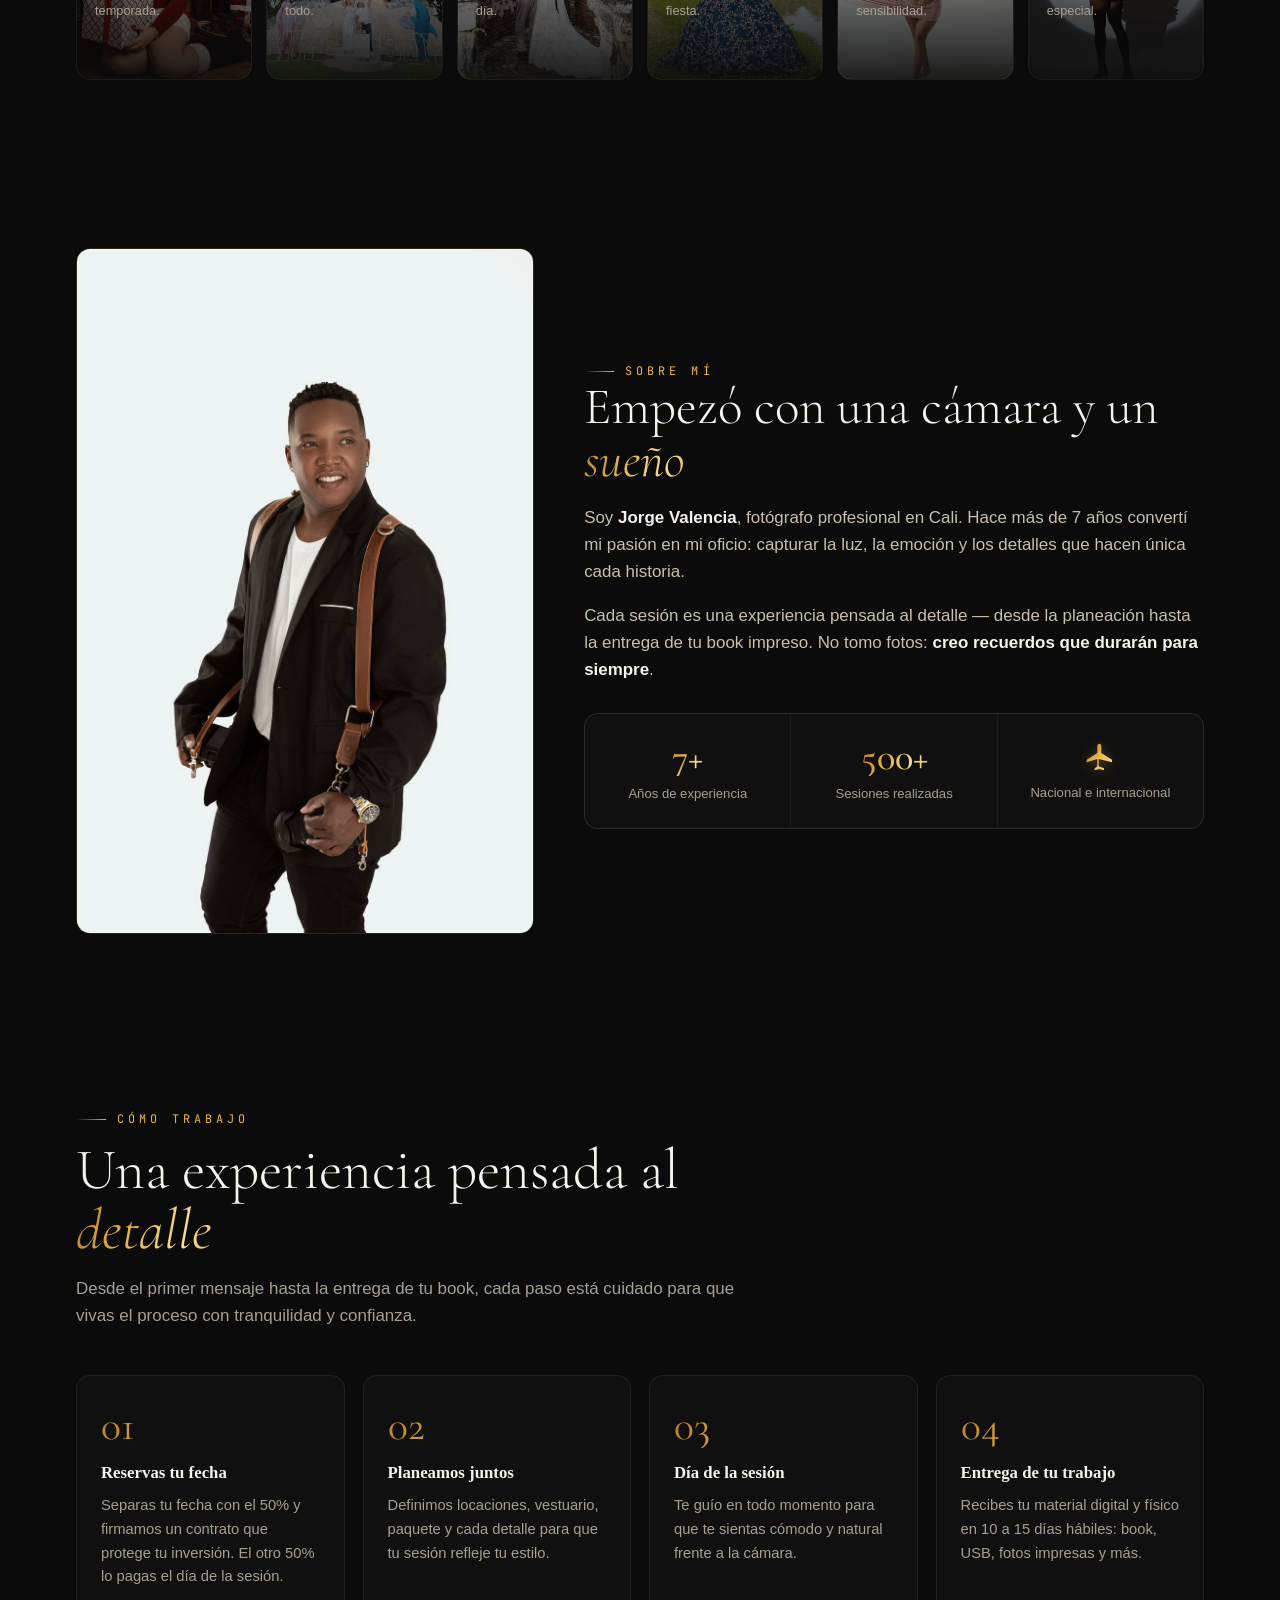
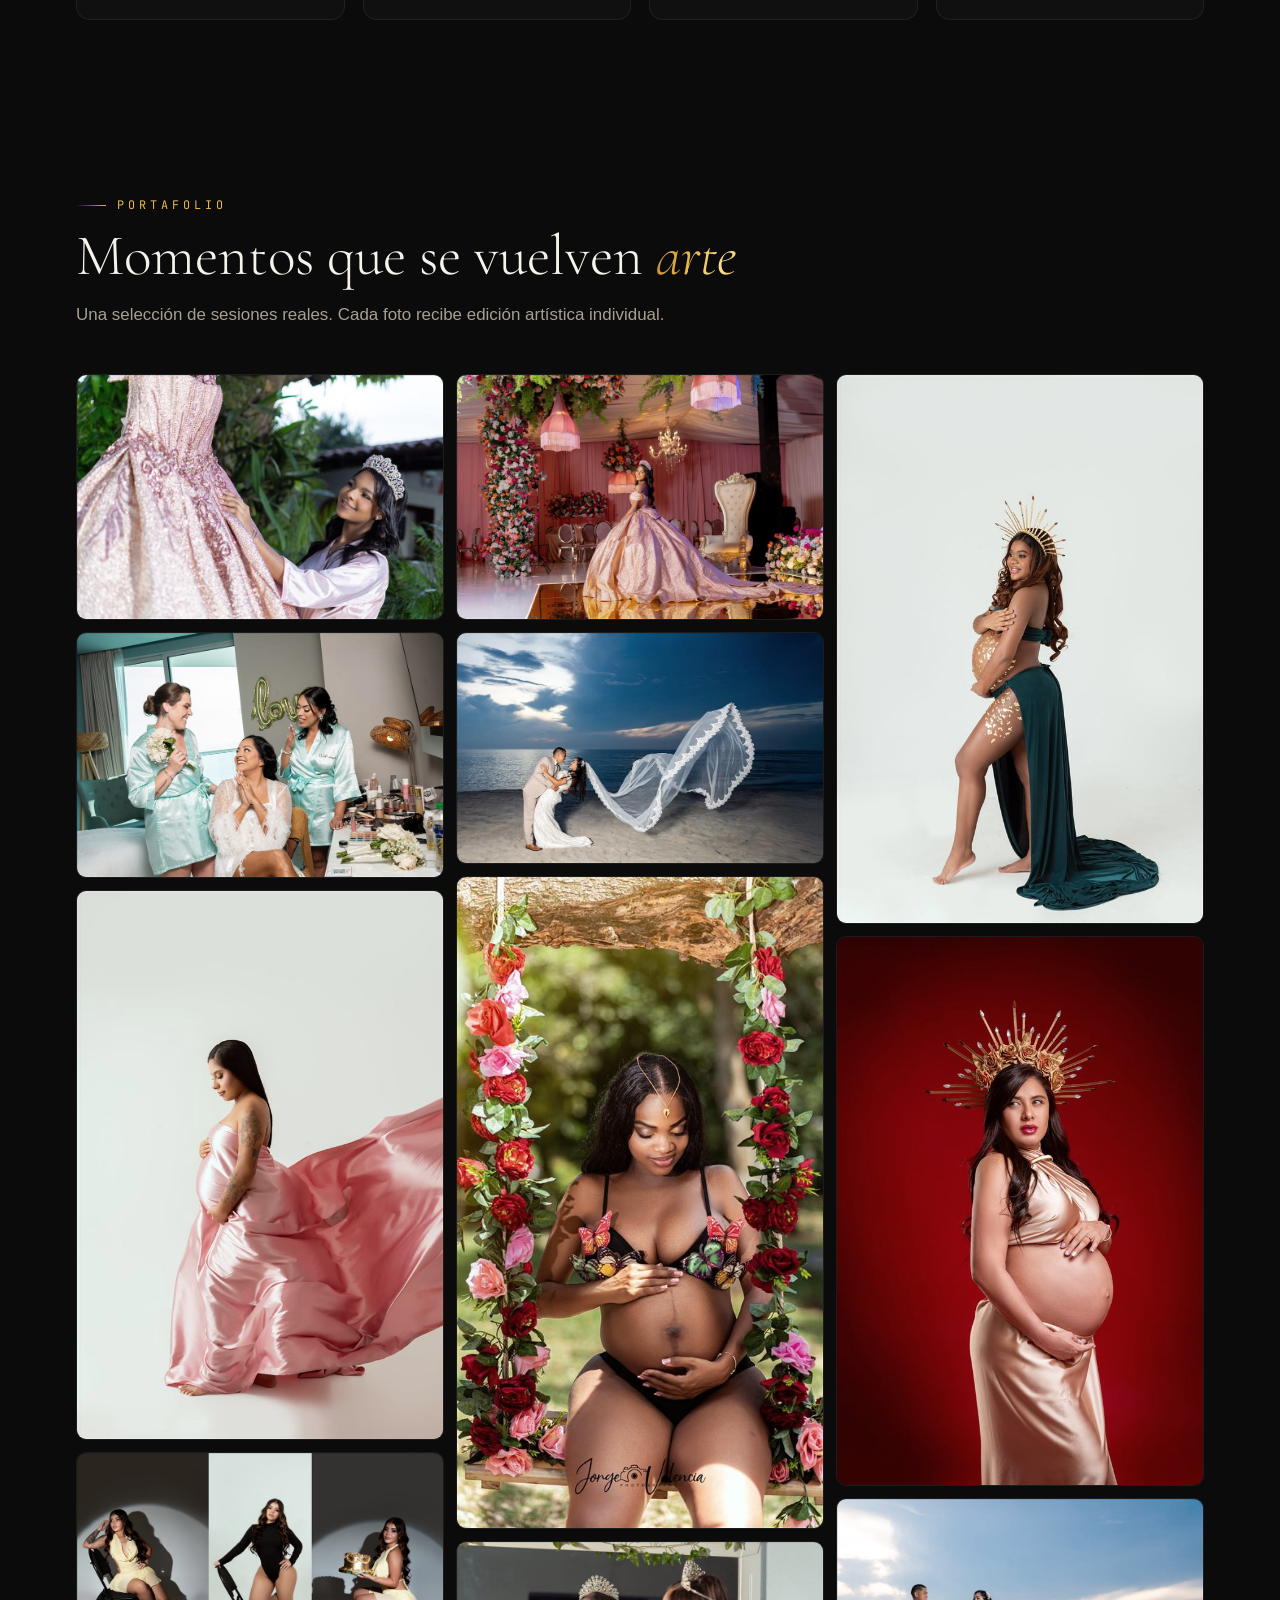
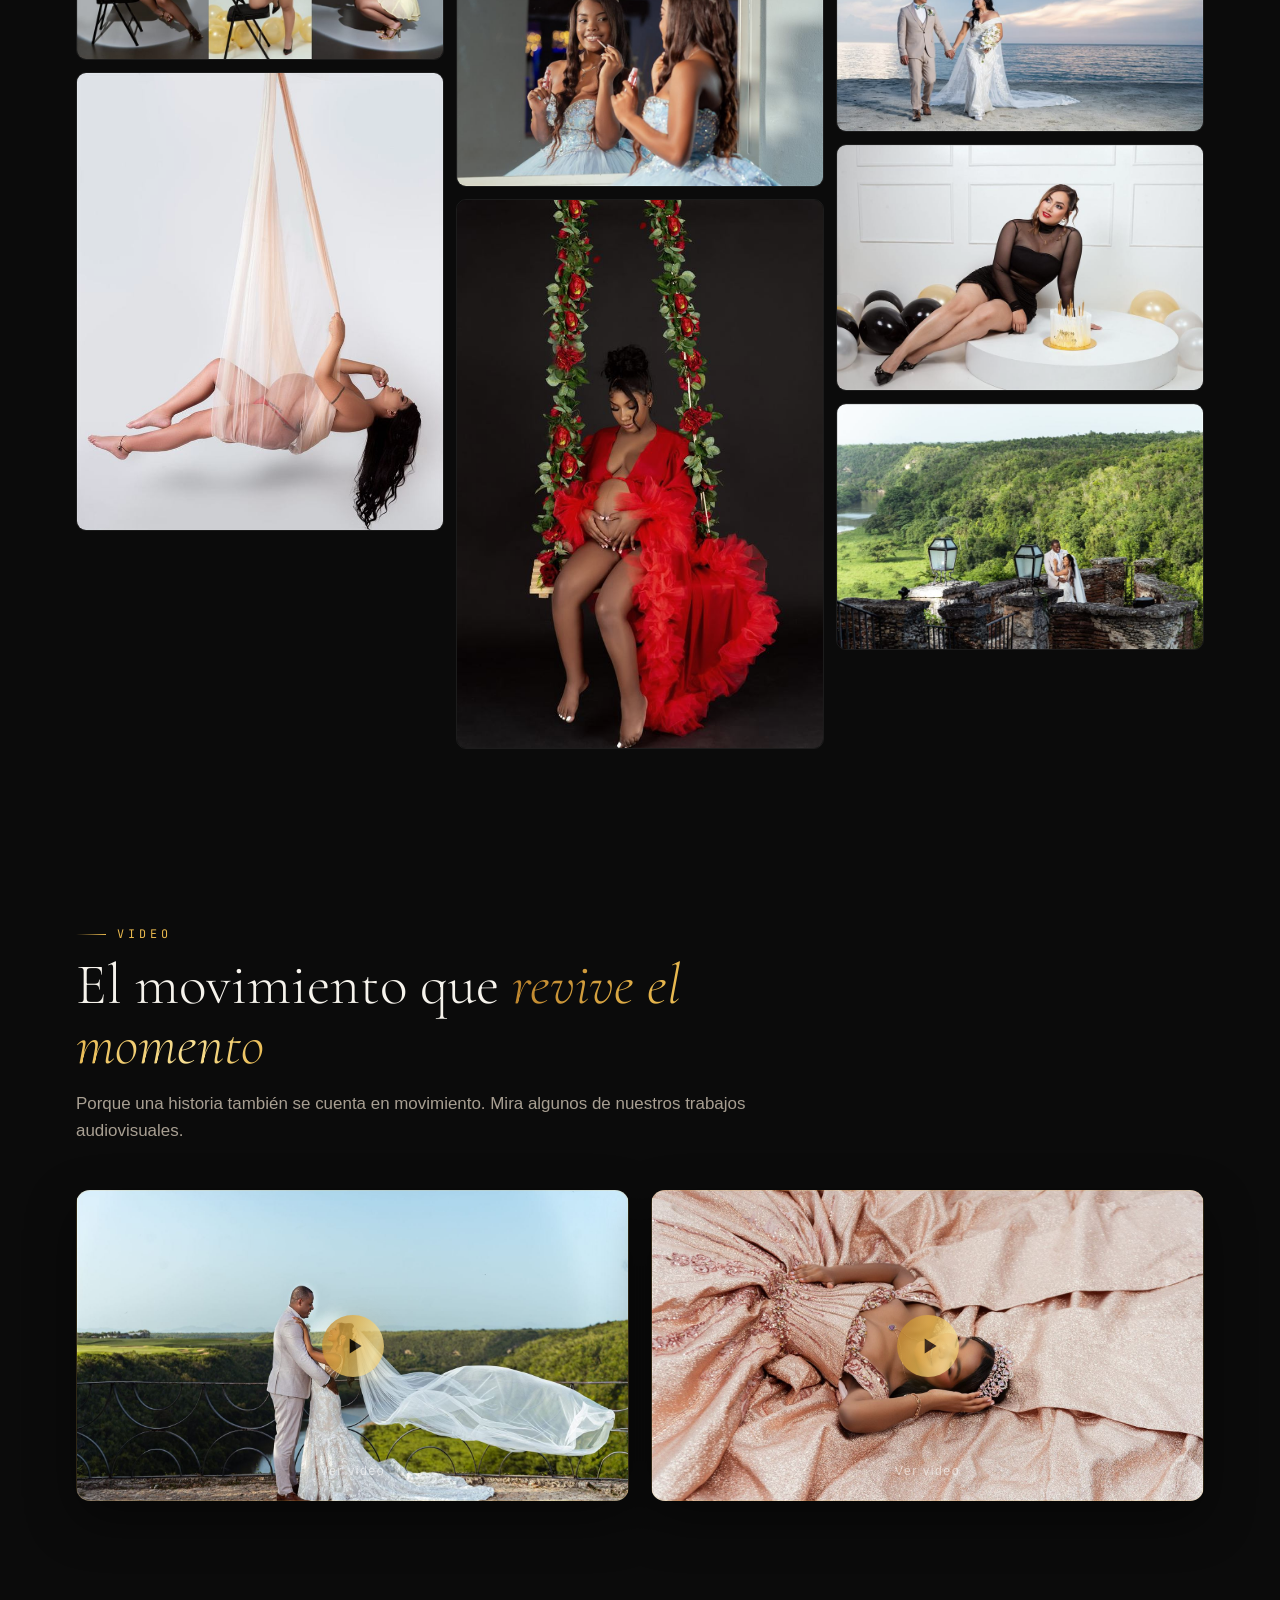
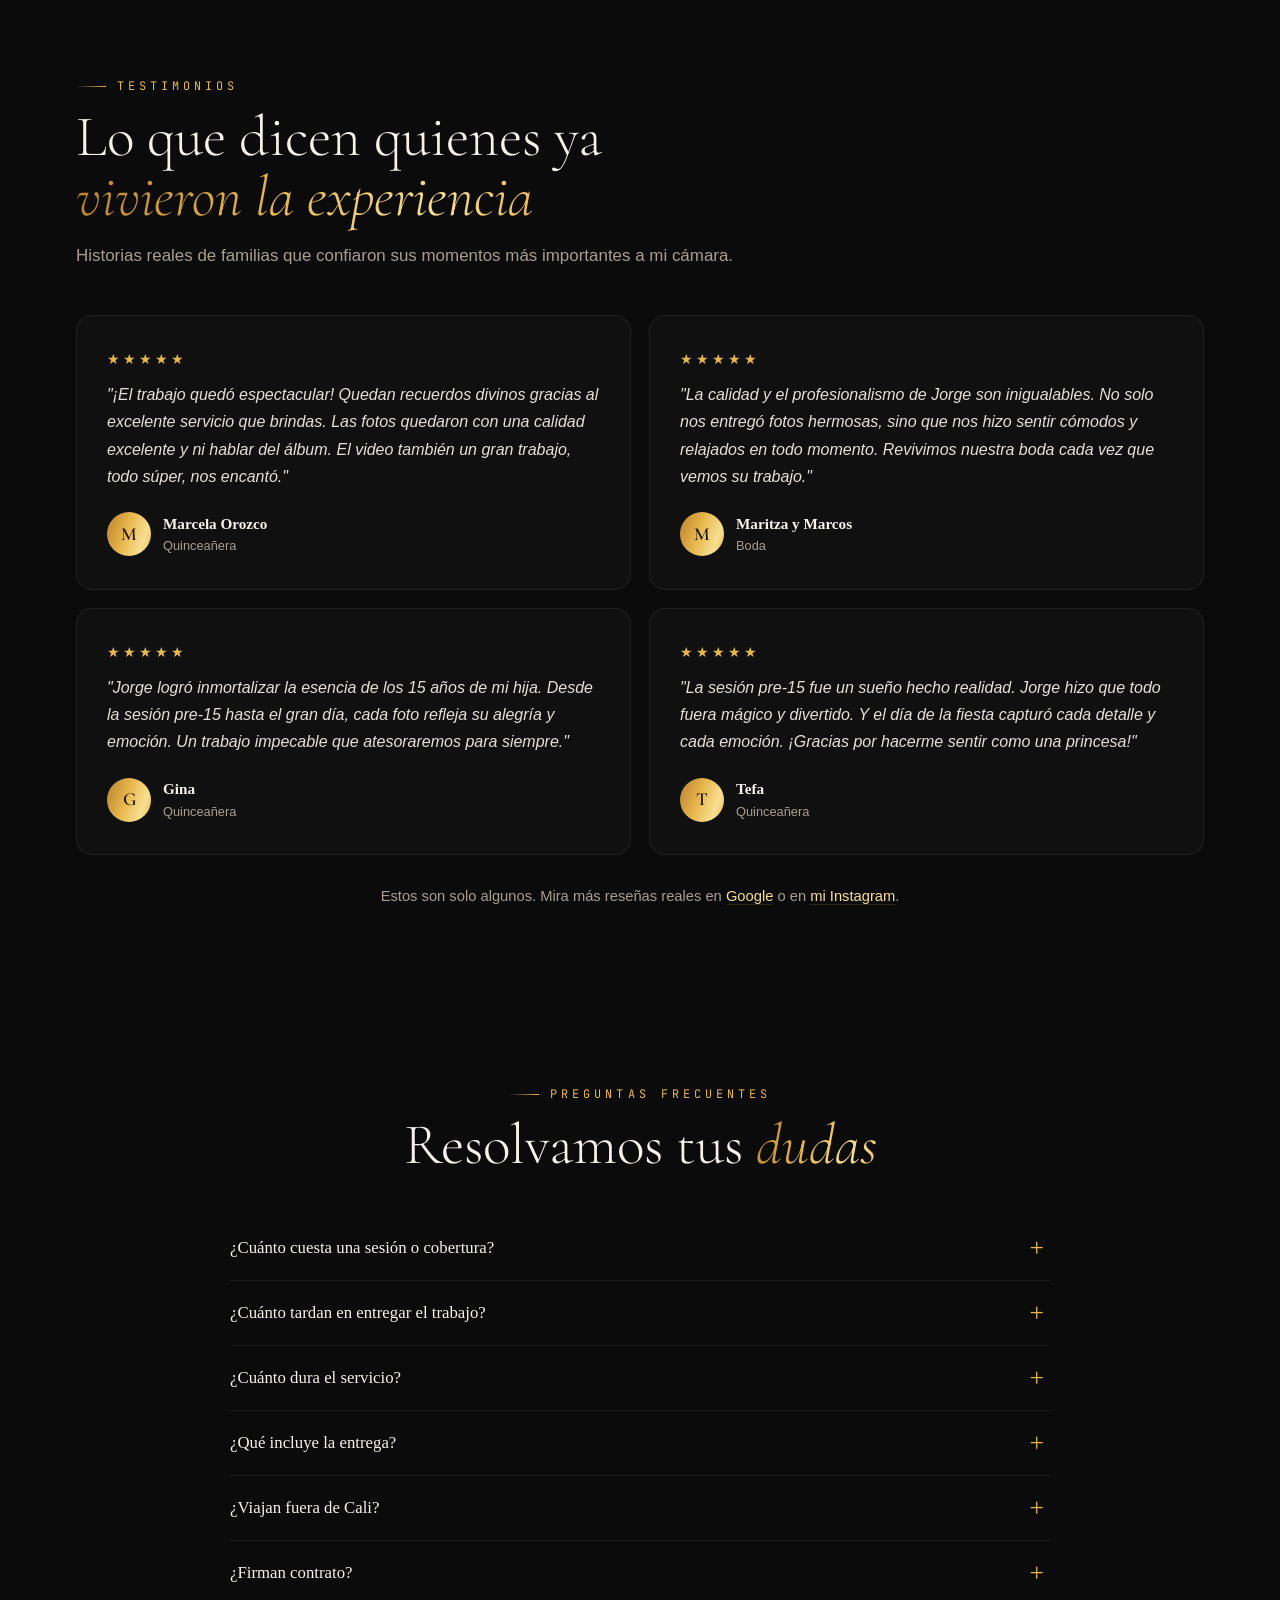
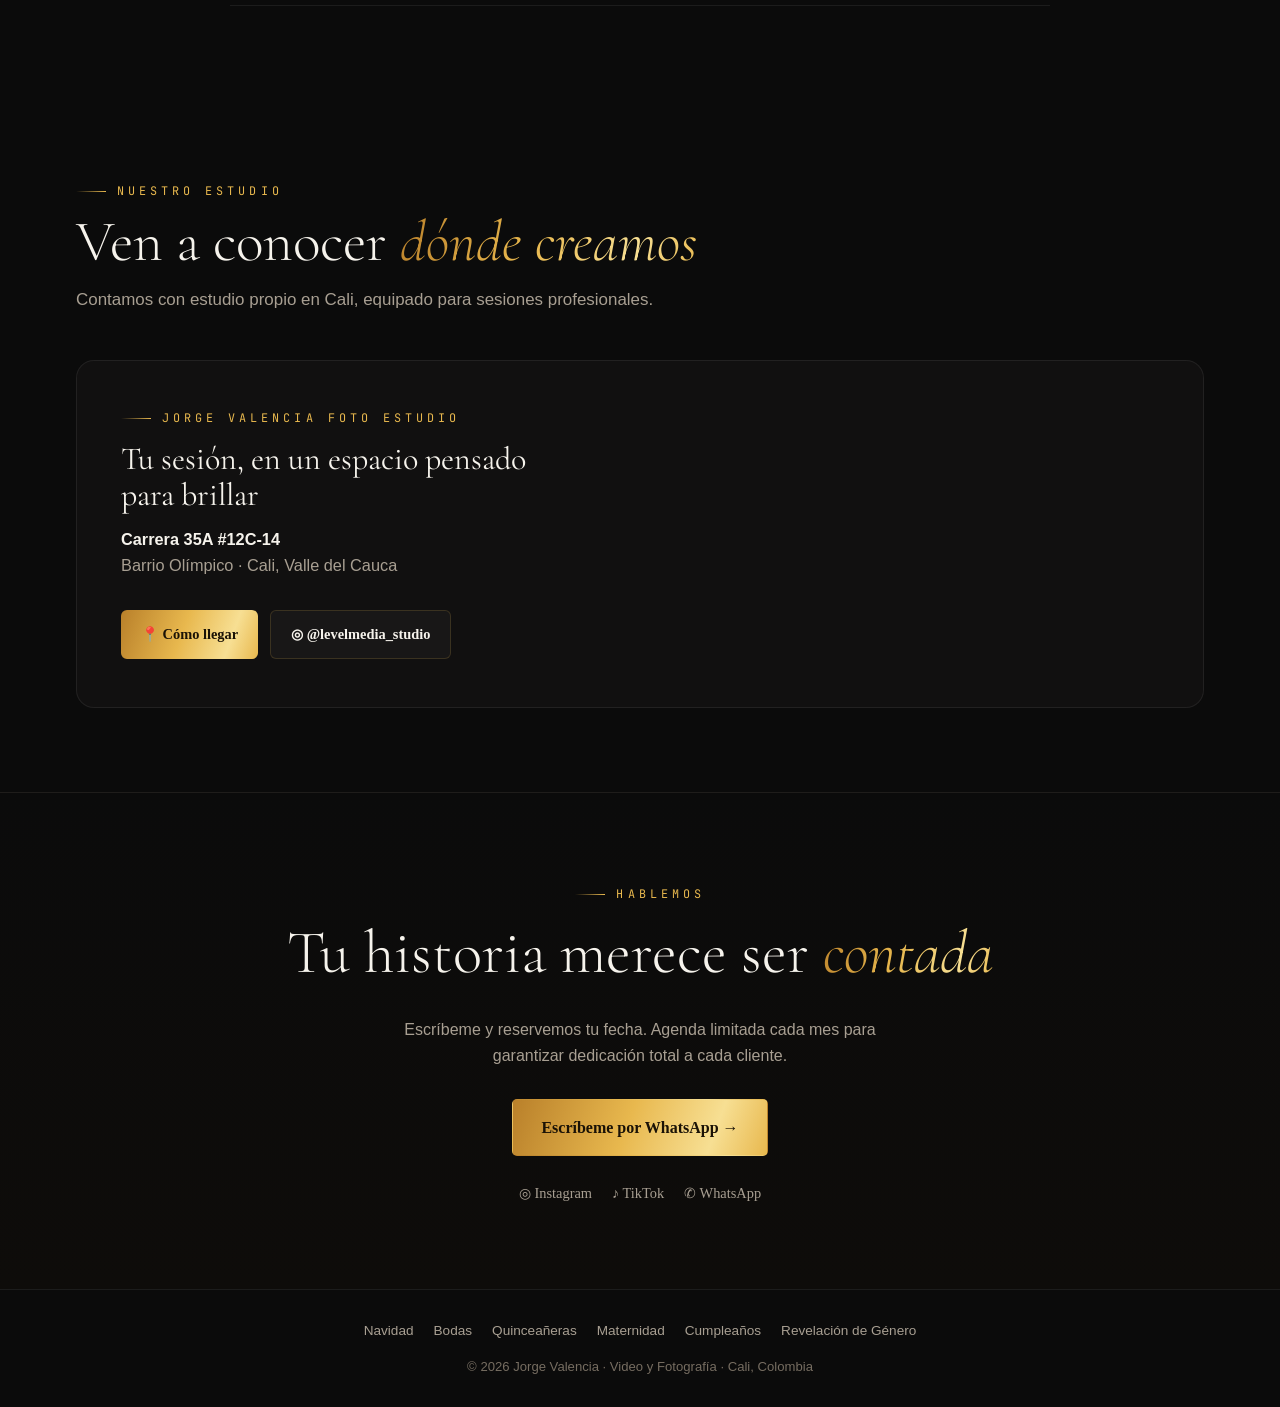
==== commit 02ec35e5: "Auditoria: aligerar el inicio y corregir datos desactualizados Rendimiento del inicio - Portafolio: " ====
--- a/index.html
+++ b/index.html
@@ -11,7 +11,7 @@
 <meta charset="UTF-8" />
 <meta name="viewport" content="width=device-width, initial-scale=1.0" />
 <title>Fotografía y Video en Cali | Jorge Valencia — Bodas, Quinceañeras y Maternidad</title>
-<meta name="description" content="Jorge Valencia, fotógrafo y videógrafo profesional en Cali con +7 años de experiencia. Bodas, quinceañeras, maternidad y cumpleaños. Entrega en 20 días, material digital e impreso. Reserva tu fecha." />
+<meta name="description" content="Jorge Valencia, fotógrafo y videógrafo en Cali. Bodas, quinceañeras, maternidad, cumpleaños, revelación de género y Navidad. Estudio propio. Reserva tu fecha." />
 <meta name="keywords" content="fotógrafo Cali, fotografía de bodas Cali, video de bodas Cali, fotógrafo quinceañeras Cali, sesión de maternidad Cali, fotografía profesional Cali, Jorge Valencia fotografía" />
 <meta name="author" content="Jorge Valencia · Video y Fotografía" />
 <meta name="robots" content="index, follow, max-image-preview:large" />
@@ -67,7 +67,7 @@
     "https://www.pinterest.com/JorgeValenciaph/"
   ],
   "founder": { "@type": "Person", "name": "Jorge Valencia" },
-  "knowsAbout": ["Fotografía de bodas", "Fotografía de quinceañeras", "Fotografía de maternidad", "Video de eventos"]
+  "knowsAbout": ["Fotografía de bodas", "Fotografía de quinceañeras", "Fotografía de maternidad", "Fotografía de cumpleaños", "Revelación de género", "Sesiones de Navidad", "Video de eventos"]
 }
 </script>
 
@@ -110,7 +110,7 @@
 <link rel="preconnect" href="https://fonts.gstatic.com" crossorigin />
 <link rel="preconnect" href="https://api.fontshare.com" crossorigin />
 <!-- imagen LCP del hero: descarga prioritaria -->
-<link rel="preload" as="image" href="img/hero-bodas.jpg" fetchpriority="high" />
+<link rel="preload" as="image" href="img/hero-navidad.jpg" fetchpriority="high" />
 <!-- fuentes cargadas de forma asíncrona (no bloquean el render) -->
 <link rel="preload" as="style" href="https://api.fontshare.com/v2/css?f[]=clash-display@400,500,600,700&f[]=satoshi@400,500,700&display=swap" onload="this.onload=null;this.rel='stylesheet'" />
 <link rel="preload" as="style" href="https://fonts.googleapis.com/css2?family=Cormorant+Garamond:ital,wght@0,300;0,400;0,500;1,300&family=JetBrains+Mono:wght@400;500&display=swap" onload="this.onload=null;this.rel='stylesheet'" />
@@ -521,7 +521,7 @@
         </div>
       </a>
       <a class="cat" href="/revelacion-de-genero/">
-        <img src="img/galerias/revelacion/web/1.jpg" srcset="img/galerias/revelacion/web/sm/1.jpg 900w, img/galerias/revelacion/web/1.jpg 2000w" sizes="(max-width:540px) 92vw, (max-width:860px) 45vw, 215px" alt="Revelación de género" loading="lazy" />
+        <img src="img/galerias/revelacion/web/sm/1.jpg" srcset="img/galerias/revelacion/web/sm/1.jpg 900w, img/galerias/revelacion/web/1.jpg 2000w" sizes="(max-width:540px) 92vw, (max-width:860px) 45vw, 215px" alt="Revelación de género" loading="lazy" />
         <div class="cat-info">
           <h3>Revelación de Género</h3>
           <p>Nosotros guardamos el secreto y montamos todo.</p>
@@ -529,7 +529,7 @@
         </div>
       </a>
       <a class="cat" href="/bodas/">
-        <img src="img/galerias/bodas/web/28.jpg" alt="Bodas" />
+        <img src="img/galerias/bodas/web/sm/28.jpg" alt="Bodas" loading="lazy" />
         <div class="cat-info">
           <h3>Bodas</h3>
           <p>Ceremonia, recepción y cada emoción del gran día.</p>
@@ -537,7 +537,7 @@
         </div>
       </a>
       <a class="cat" href="/quinceaneras/">
-        <img src="img/galerias/quinceaneras/web/8.jpg" alt="Quinceañeras" />
+        <img src="img/galerias/quinceaneras/web/sm/8.jpg" alt="Quinceañeras" loading="lazy" />
         <div class="cat-info">
           <h3>Quinceañeras</h3>
           <p>Sesiones pre 15 y cobertura completa de fiesta.</p>
@@ -545,7 +545,7 @@
         </div>
       </a>
       <a class="cat" href="/maternidad/">
-        <img src="img/Valeria-4.JPG" alt="Maternidad" />
+        <img src="img/sm/Valeria-4.JPG" alt="Maternidad" loading="lazy" />
         <div class="cat-info">
           <h3>Maternidad</h3>
           <p>La espera más hermosa, capturada con sensibilidad.</p>
@@ -553,7 +553,7 @@
         </div>
       </a>
       <a class="cat" href="/cumpleanos/">
-        <img src="cumpleanos/img/sofia-5.jpg" alt="Cumpleaños" />
+        <img src="cumpleanos/img/sm/sofia-5.jpg" alt="Cumpleaños" loading="lazy" />
         <div class="cat-info">
           <h3>Cumpleaños</h3>
           <p>Sesiones y cobertura para celebrar tu día especial.</p>
@@ -626,21 +626,21 @@
       <p>Una selección de sesiones reales. Cada foto recibe edición artística individual.</p>
     </div>
     <div class="gal stagger-children">
-      <div class="ph" data-label="Quinceañeras" data-link="/quinceaneras/"><img src="img/galeria-quince-1.jpg" alt="Quinceañera" loading="lazy" /></div>
-      <div class="ph" data-label="Bodas" data-link="/bodas/"><img src="img/galeria-bodas-1.jpg" alt="Boda" loading="lazy" /></div>
-      <div class="ph" data-label="Maternidad" data-link="/maternidad/"><img src="img/Valeria-1.JPG" alt="Maternidad" loading="lazy" /></div>
-      <div class="ph" data-label="Cumpleaños" data-link="/cumpleanos/"><img src="img/galeria-cumpleanos-1.png" alt="Cumpleaños" loading="lazy" /></div>
-      <div class="ph" data-label="Maternidad" data-link="/maternidad/"><img src="img/Anny-10.JPG" alt="Maternidad" loading="lazy" /></div>
-      <div class="ph" data-label="Quinceañeras" data-link="/quinceaneras/"><img src="img/galeria-quince-2.jpg" alt="Quinceañera" loading="lazy" /></div>
-      <div class="ph" data-label="Bodas" data-link="/bodas/"><img src="img/galeria-bodas-3.jpg" alt="Boda" loading="lazy" /></div>
-      <div class="ph" data-label="Maternidad" data-link="/maternidad/"><img src="img/Diana_Historia-1.jpg" alt="Maternidad" loading="lazy" /></div>
-      <div class="ph" data-label="Quinceañeras" data-link="/quinceaneras/"><img src="img/galeria-quince-3.jpg" alt="Quinceañera" loading="lazy" /></div>
-      <div class="ph" data-label="Maternidad" data-link="/maternidad/"><img src="img/Liseth-3.JPG" alt="Maternidad" loading="lazy" /></div>
-      <div class="ph" data-label="Maternidad" data-link="/maternidad/"><img src="img/Lina-4.JPG" alt="Maternidad" loading="lazy" /></div>
-      <div class="ph" data-label="Maternidad" data-link="/maternidad/"><img src="img/Embarazo_Luisa-2.JPG" alt="Maternidad" loading="lazy" /></div>
-      <div class="ph" data-label="Bodas" data-link="/bodas/"><img src="img/galeria-bodas-2.jpg" alt="Boda" loading="lazy" /></div>
-      <div class="ph" data-label="Cumpleaños" data-link="/cumpleanos/"><img src="img/hero-cumpleanos.jpg" alt="Cumpleaños" loading="lazy" /></div>
-      <div class="ph" data-label="Bodas" data-link="/bodas/"><img src="img/galeria-bodas-4.jpg" alt="Boda" loading="lazy" /></div>
+      <div class="ph" data-label="Quinceañeras" data-link="/quinceaneras/"><img src="img/galeria-quince-1.jpg" srcset="img/sm/galeria-quince-1.jpg 900w, img/galeria-quince-1.jpg 2000w" sizes="(max-width:860px) 46vw, 380px" alt="Quinceañera" loading="lazy" /></div>
+      <div class="ph" data-label="Bodas" data-link="/bodas/"><img src="img/galeria-bodas-1.jpg" srcset="img/sm/galeria-bodas-1.jpg 900w, img/galeria-bodas-1.jpg 2000w" sizes="(max-width:860px) 46vw, 380px" alt="Boda" loading="lazy" /></div>
+      <div class="ph" data-label="Maternidad" data-link="/maternidad/"><img src="img/Valeria-1.JPG" srcset="img/sm/Valeria-1.JPG 900w, img/Valeria-1.JPG 2000w" sizes="(max-width:860px) 46vw, 380px" alt="Maternidad" loading="lazy" /></div>
+      <div class="ph" data-label="Cumpleaños" data-link="/cumpleanos/"><img src="img/galeria-cumpleanos-1.jpg" srcset="img/sm/galeria-cumpleanos-1.jpg 900w, img/galeria-cumpleanos-1.jpg 2000w" sizes="(max-width:860px) 46vw, 380px" alt="Cumpleaños" loading="lazy" /></div>
+      <div class="ph" data-label="Maternidad" data-link="/maternidad/"><img src="img/Anny-10.JPG" srcset="img/sm/Anny-10.JPG 900w, img/Anny-10.JPG 2000w" sizes="(max-width:860px) 46vw, 380px" alt="Maternidad" loading="lazy" /></div>
+      <div class="ph" data-label="Quinceañeras" data-link="/quinceaneras/"><img src="img/galeria-quince-2.jpg" srcset="img/sm/galeria-quince-2.jpg 900w, img/galeria-quince-2.jpg 2000w" sizes="(max-width:860px) 46vw, 380px" alt="Quinceañera" loading="lazy" /></div>
+      <div class="ph" data-label="Bodas" data-link="/bodas/"><img src="img/galeria-bodas-3.jpg" srcset="img/sm/galeria-bodas-3.jpg 900w, img/galeria-bodas-3.jpg 2000w" sizes="(max-width:860px) 46vw, 380px" alt="Boda" loading="lazy" /></div>
+      <div class="ph" data-label="Maternidad" data-link="/maternidad/"><img src="img/Diana_Historia-1.jpg" srcset="img/sm/Diana_Historia-1.jpg 900w, img/Diana_Historia-1.jpg 2000w" sizes="(max-width:860px) 46vw, 380px" alt="Maternidad" loading="lazy" /></div>
+      <div class="ph" data-label="Quinceañeras" data-link="/quinceaneras/"><img src="img/galeria-quince-3.jpg" srcset="img/sm/galeria-quince-3.jpg 900w, img/galeria-quince-3.jpg 2000w" sizes="(max-width:860px) 46vw, 380px" alt="Quinceañera" loading="lazy" /></div>
+      <div class="ph" data-label="Maternidad" data-link="/maternidad/"><img src="img/Liseth-3.JPG" srcset="img/sm/Liseth-3.JPG 900w, img/Liseth-3.JPG 2000w" sizes="(max-width:860px) 46vw, 380px" alt="Maternidad" loading="lazy" /></div>
+      <div class="ph" data-label="Maternidad" data-link="/maternidad/"><img src="img/Lina-4.JPG" srcset="img/sm/Lina-4.JPG 900w, img/Lina-4.JPG 2000w" sizes="(max-width:860px) 46vw, 380px" alt="Maternidad" loading="lazy" /></div>
+      <div class="ph" data-label="Maternidad" data-link="/maternidad/"><img src="img/Embarazo_Luisa-2.JPG" srcset="img/sm/Embarazo_Luisa-2.JPG 900w, img/Embarazo_Luisa-2.JPG 2000w" sizes="(max-width:860px) 46vw, 380px" alt="Maternidad" loading="lazy" /></div>
+      <div class="ph" data-label="Bodas" data-link="/bodas/"><img src="img/galeria-bodas-2.jpg" srcset="img/sm/galeria-bodas-2.jpg 900w, img/galeria-bodas-2.jpg 2000w" sizes="(max-width:860px) 46vw, 380px" alt="Boda" loading="lazy" /></div>
+      <div class="ph" data-label="Cumpleaños" data-link="/cumpleanos/"><img src="img/hero-cumpleanos.jpg" srcset="img/sm/hero-cumpleanos.jpg 900w, img/hero-cumpleanos.jpg 2000w" sizes="(max-width:860px) 46vw, 380px" alt="Cumpleaños" loading="lazy" /></div>
+      <div class="ph" data-label="Bodas" data-link="/bodas/"><img src="img/galeria-bodas-4.jpg" srcset="img/sm/galeria-bodas-4.jpg 900w, img/galeria-bodas-4.jpg 2000w" sizes="(max-width:860px) 46vw, 380px" alt="Boda" loading="lazy" /></div>
     </div>
   </div>
 </section>
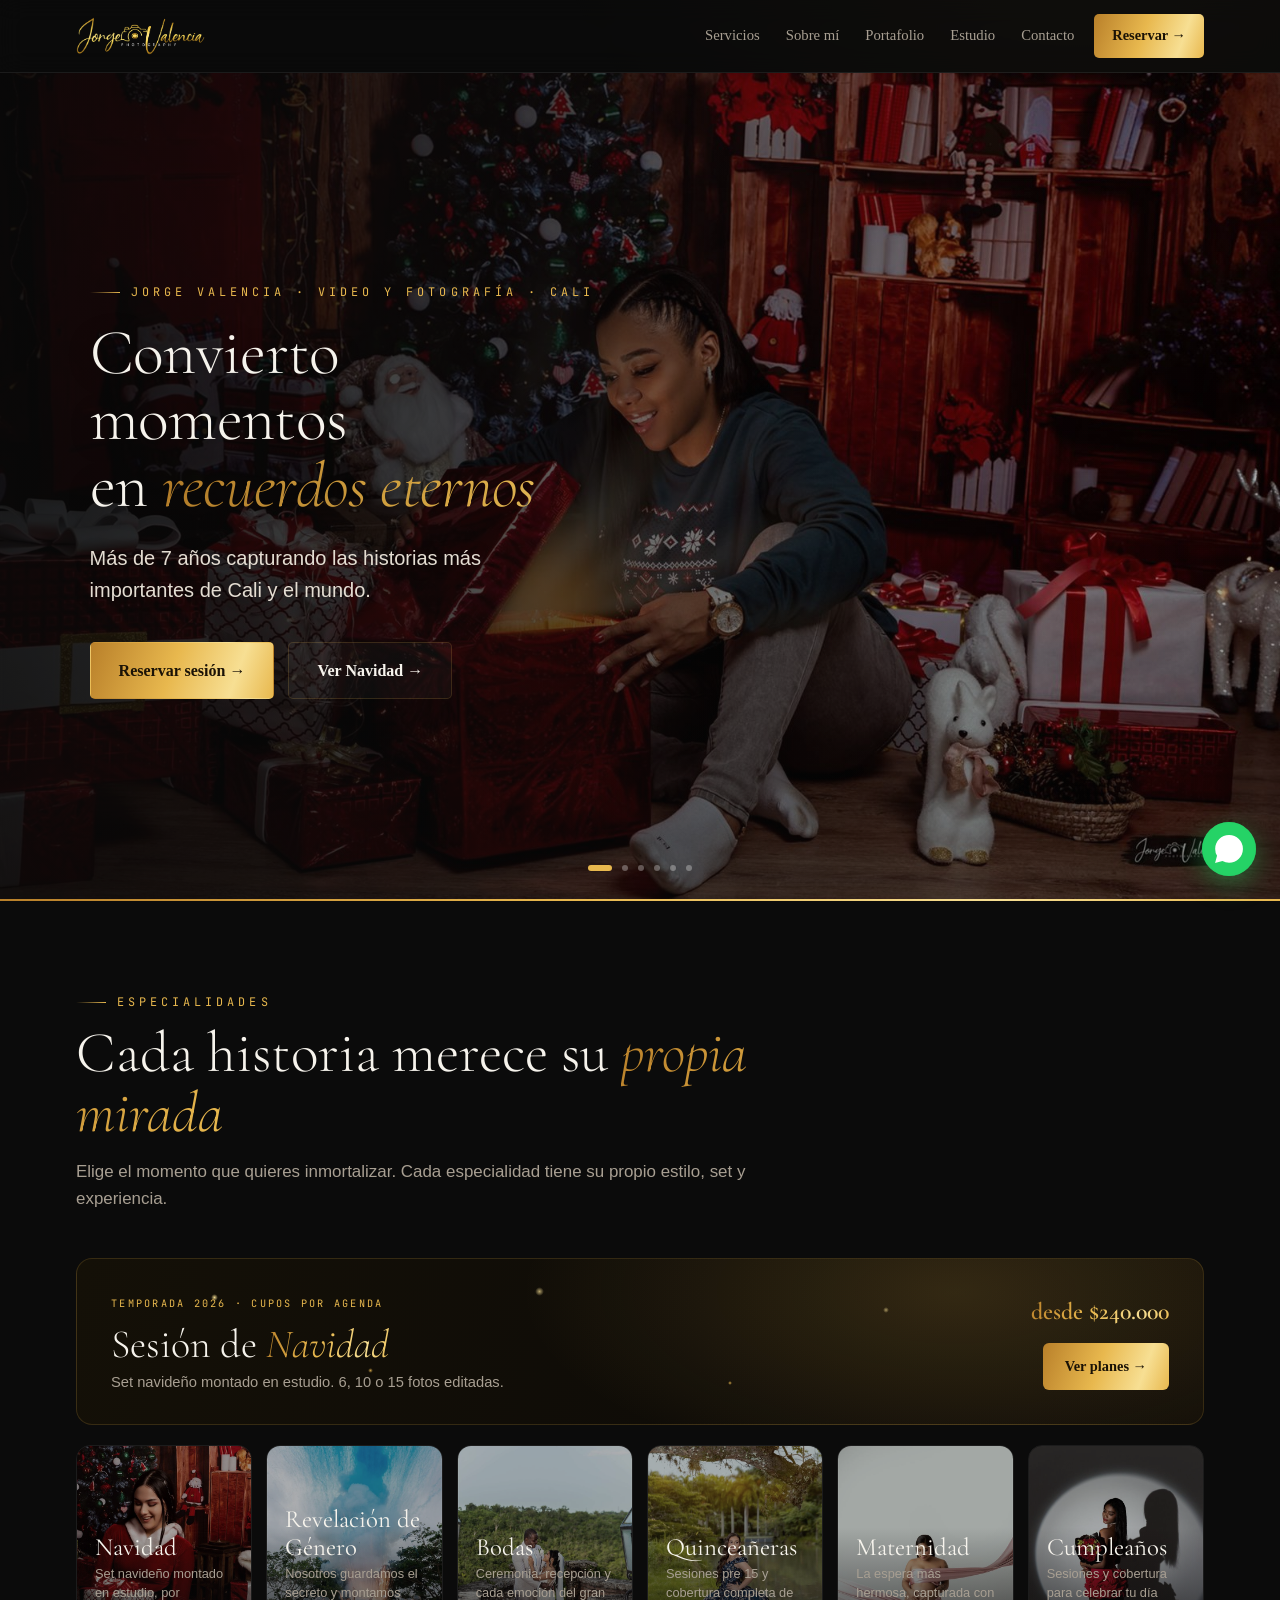
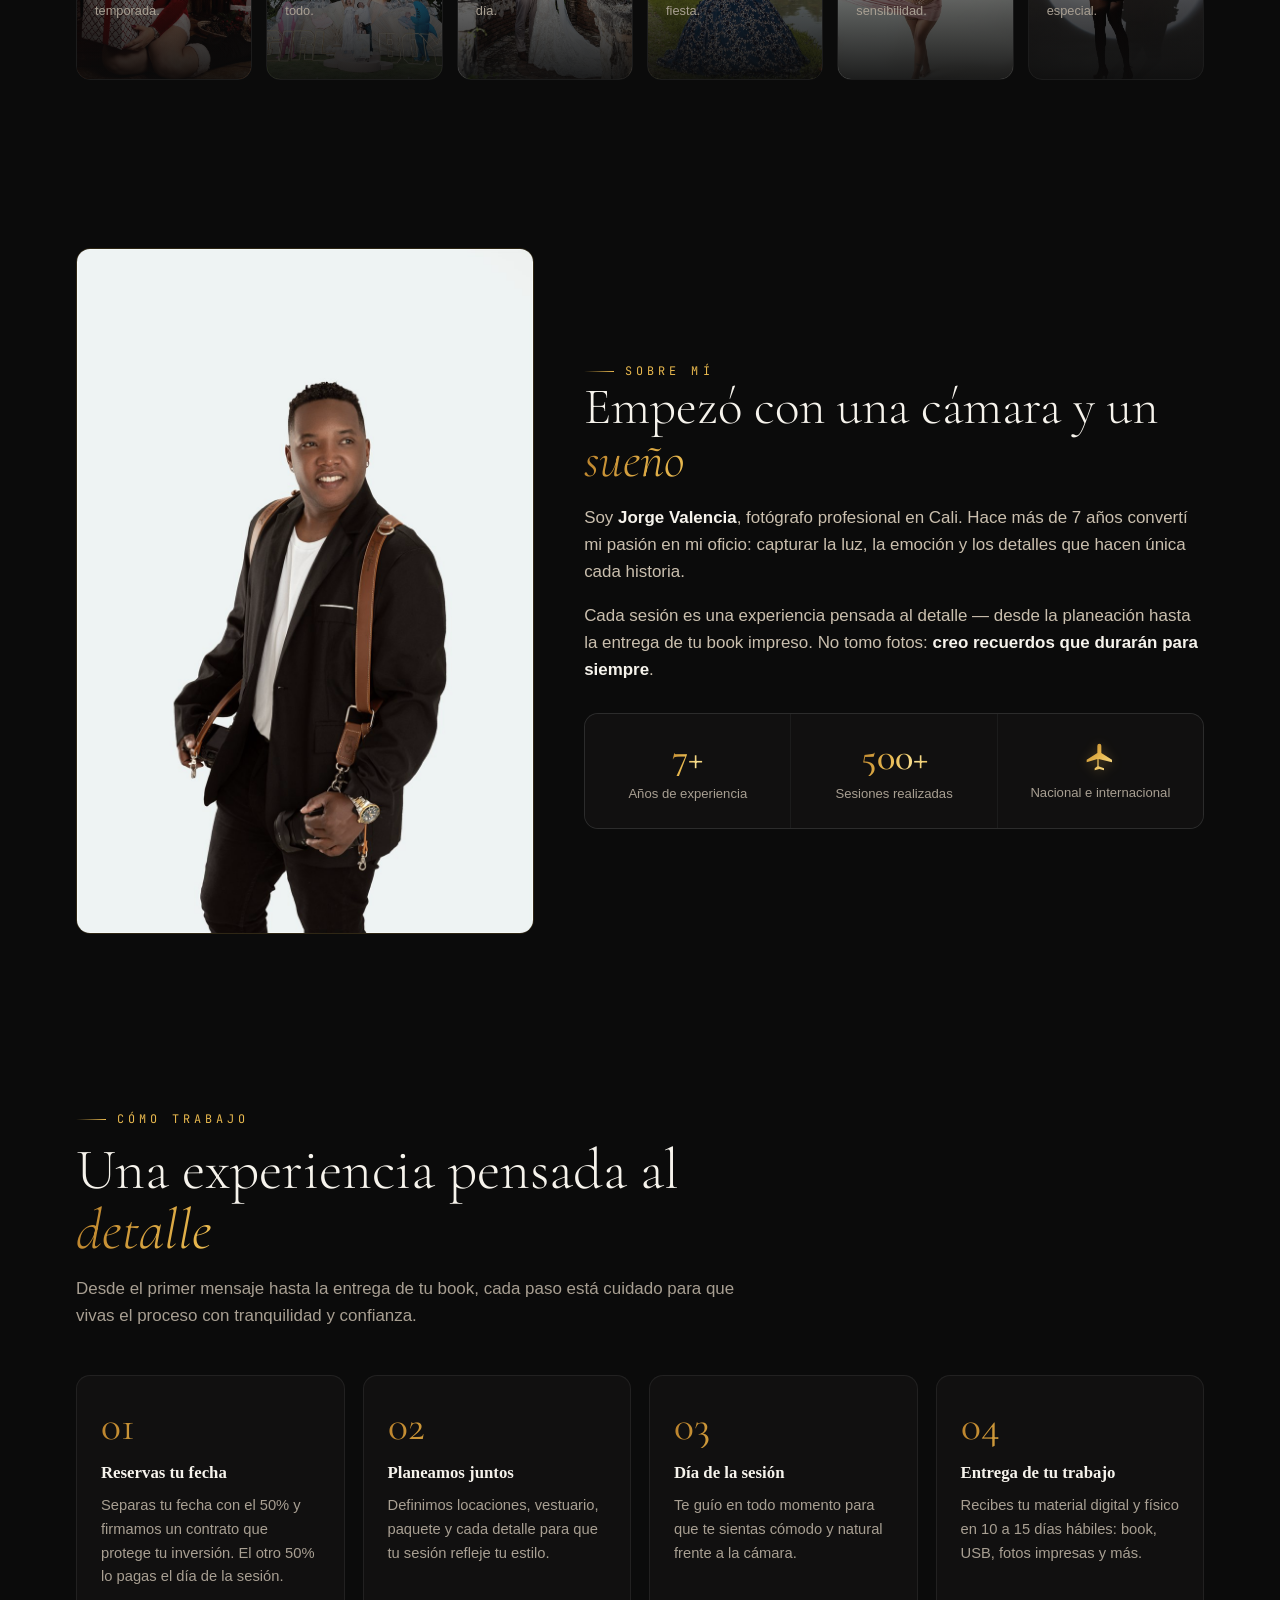
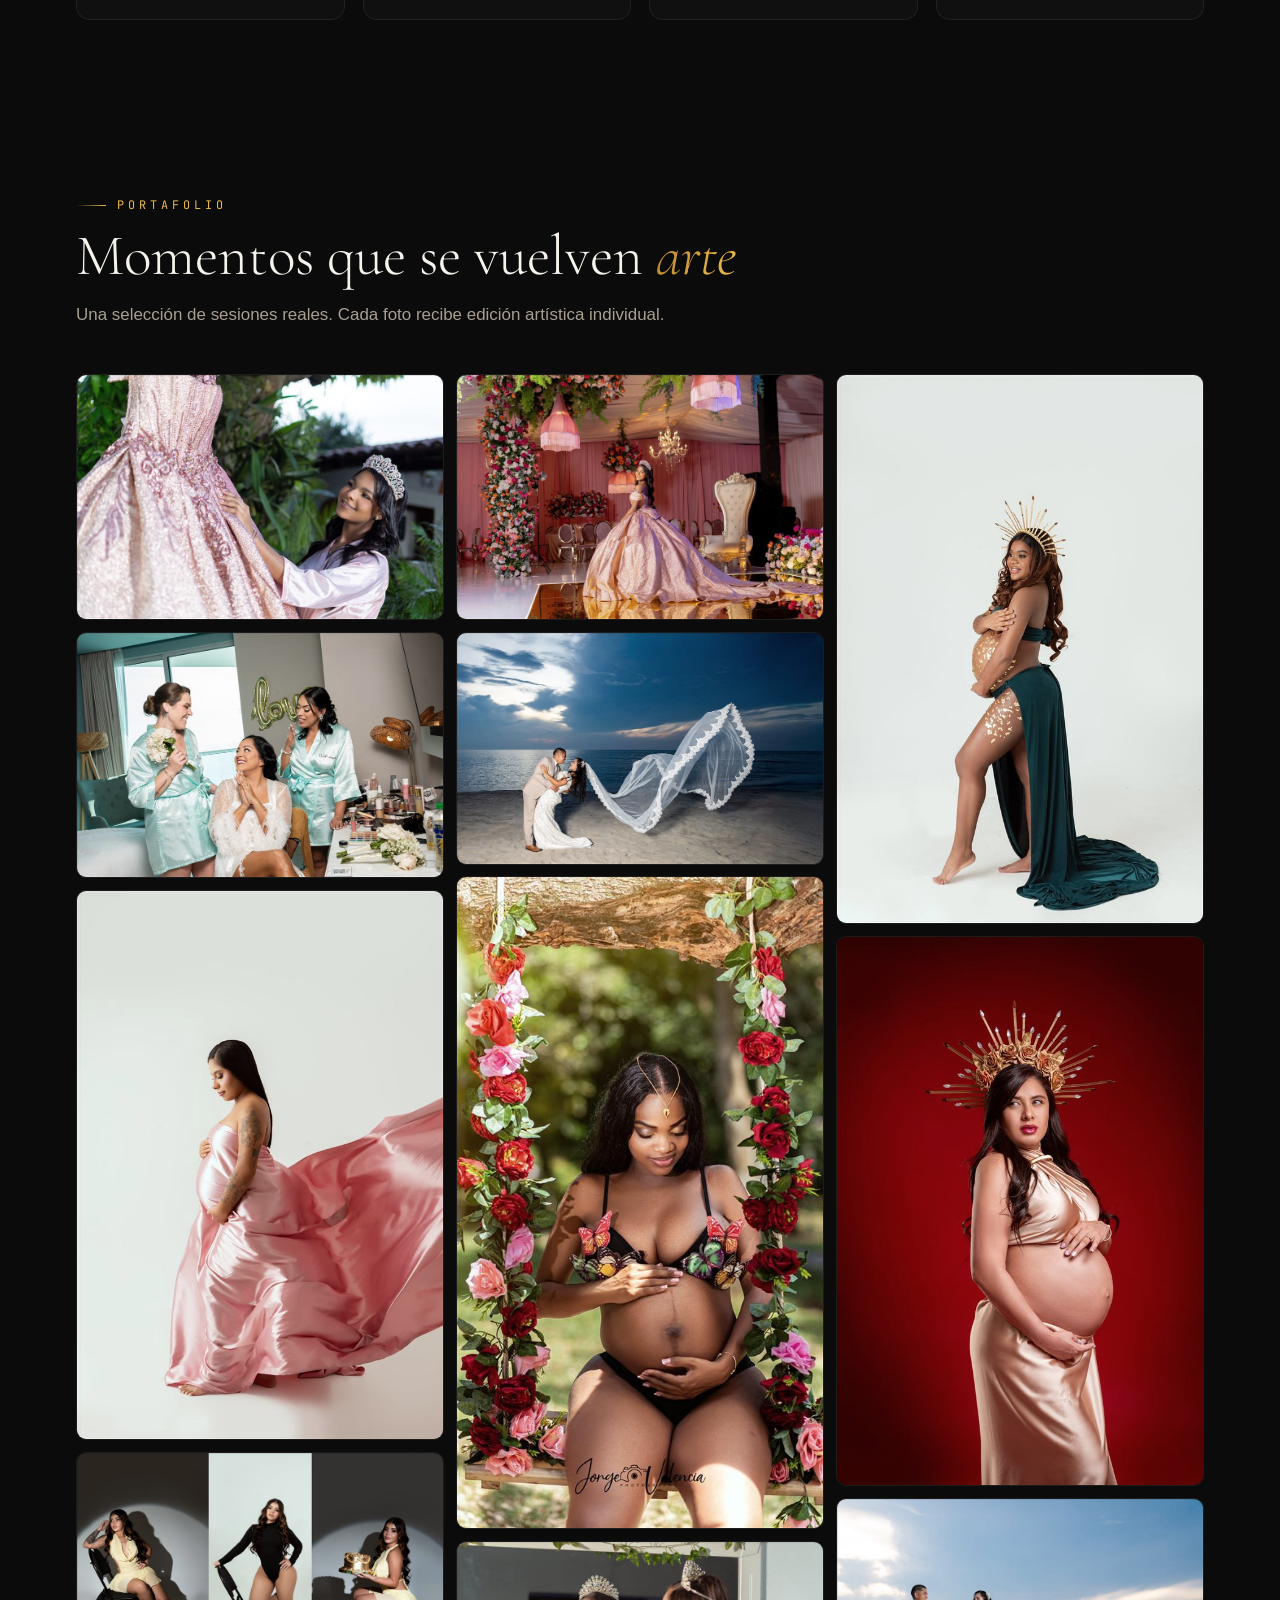
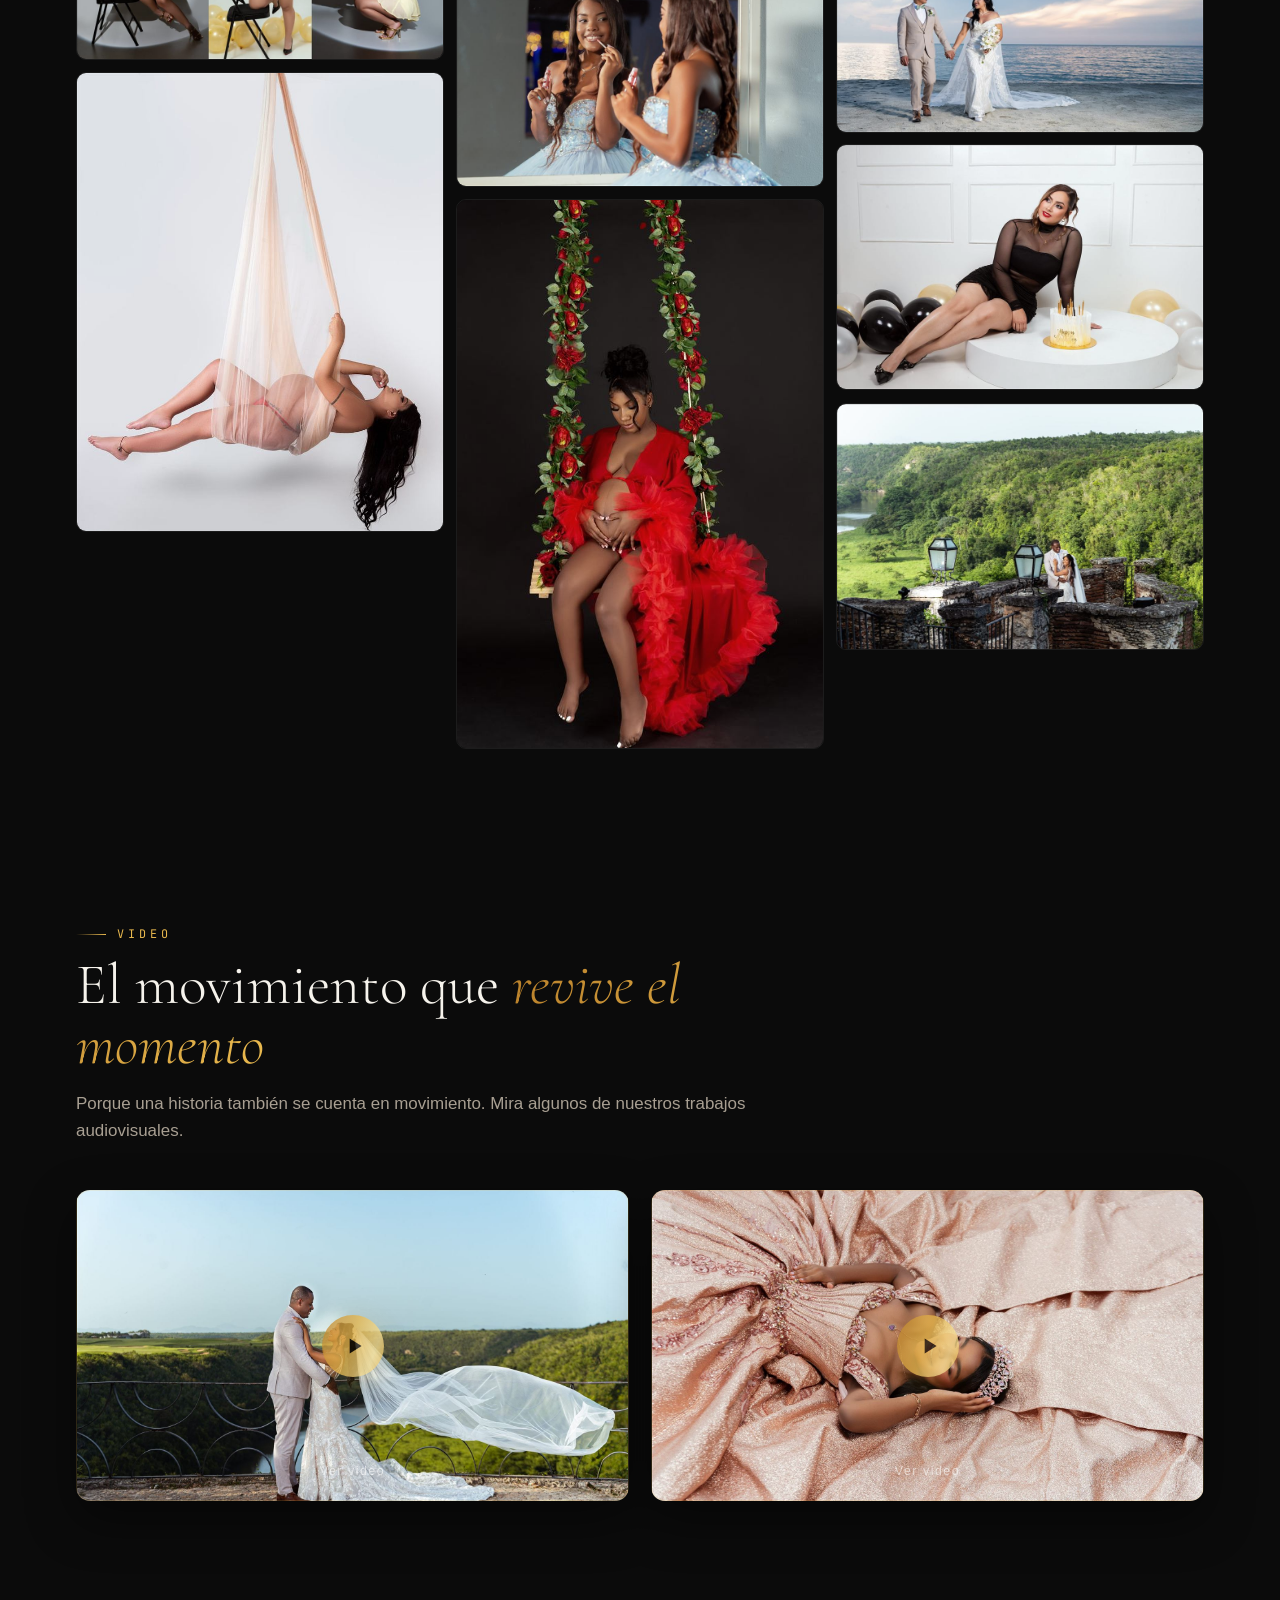
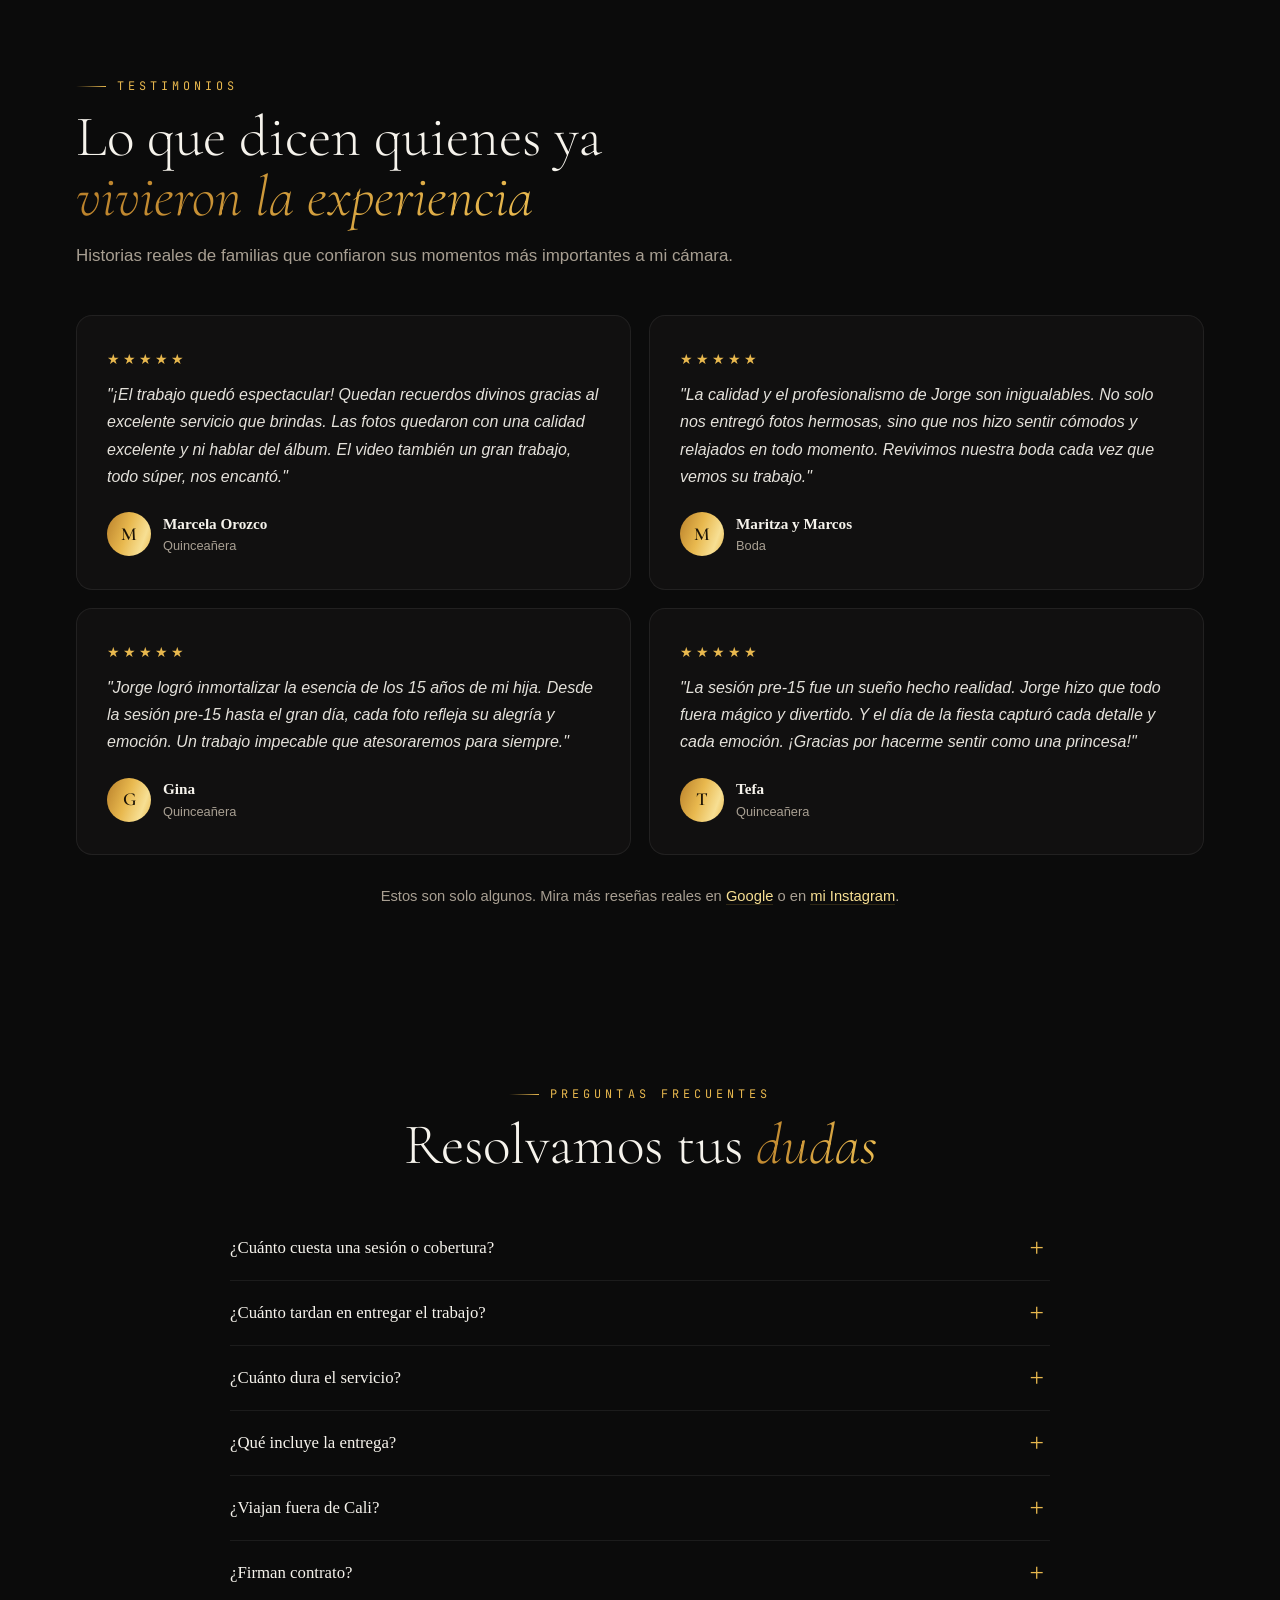
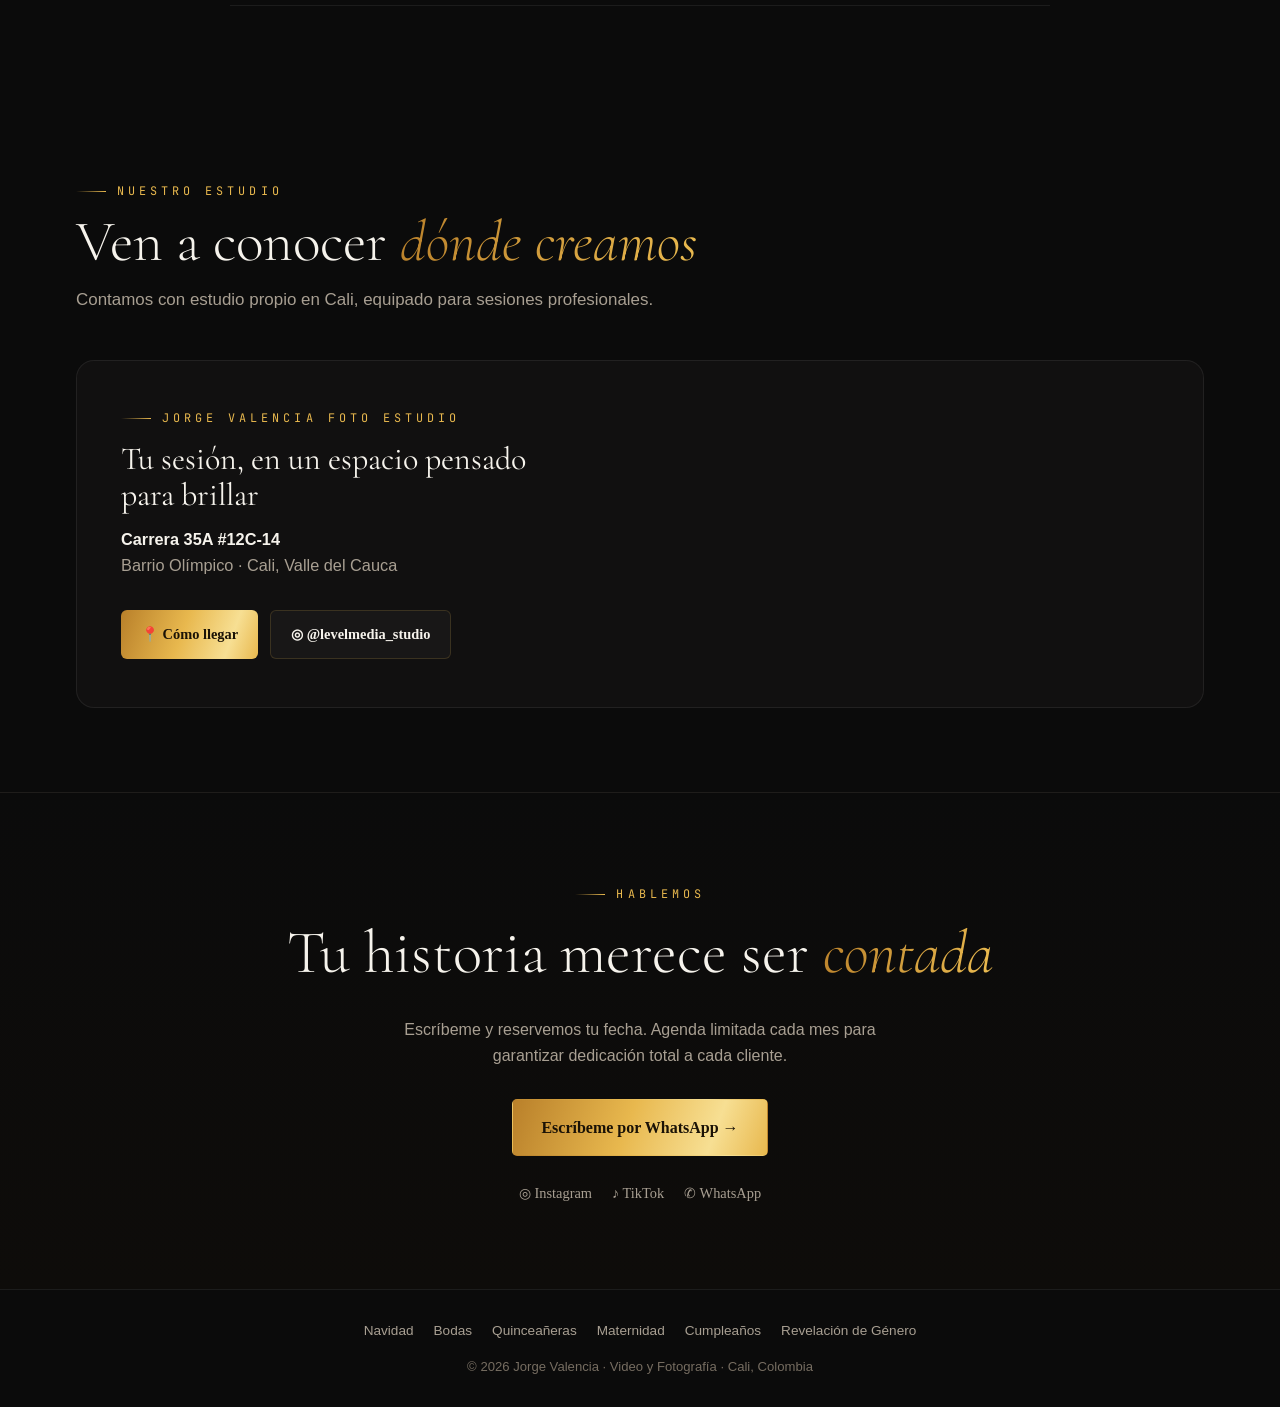
==== commit 282d3909: "Textos de buscadores y capa de animacion compartida Textos - Titulo del inicio: de 82 a 55 caractere" ====
--- a/index.html
+++ b/index.html
@@ -10,7 +10,7 @@
 <!-- End Google Tag Manager -->
 <meta charset="UTF-8" />
 <meta name="viewport" content="width=device-width, initial-scale=1.0" />
-<title>Fotografía y Video en Cali | Jorge Valencia — Bodas, Quinceañeras y Maternidad</title>
+<title>Fotógrafo en Cali | Fotografía y Video | Jorge Valencia</title>
 <meta name="description" content="Jorge Valencia, fotógrafo y videógrafo en Cali. Bodas, quinceañeras, maternidad, cumpleaños, revelación de género y Navidad. Estudio propio. Reserva tu fecha." />
 <meta name="keywords" content="fotógrafo Cali, fotografía de bodas Cali, video de bodas Cali, fotógrafo quinceañeras Cali, sesión de maternidad Cali, fotografía profesional Cali, Jorge Valencia fotografía" />
 <meta name="author" content="Jorge Valencia · Video y Fotografía" />
@@ -24,7 +24,7 @@
 <meta property="og:locale" content="es_CO" />
 <meta property="og:url" content="https://jorgevalenciaph.com/" />
 <meta property="og:title" content="Fotografía y Video en Cali | Jorge Valencia" />
-<meta property="og:description" content="Bodas, quinceañeras, maternidad y cumpleaños. Fotografía y video cinematográfico en Cali con +7 años de experiencia." />
+<meta property="og:description" content="Bodas, quinceañeras, maternidad, cumpleaños, revelación de género y Navidad. Fotografía y video en Cali con +7 años de experiencia." />
 <meta property="og:image" content="https://jorgevalenciaph.com/img/hero-bodas.jpg" />
 <meta property="og:image:width" content="1920" />
 <meta property="og:image:height" content="1080" />
@@ -417,6 +417,8 @@
 .faqw .q .a{max-height:0;overflow:hidden;transition:max-height .35s ease}
 .faqw .q .a p{padding:0 0 22px;color:var(--muted);font-size:.98rem;line-height:1.7;margin:0}
 </style>
+<link rel="stylesheet" href="/assets/motion.css" />
+<script src="/assets/motion.js" defer></script>
 </head>
 <body>
 <!-- Google Tag Manager (noscript) -->
--- a/assets/motion.css
+++ b/assets/motion.css
@@ -0,0 +1,85 @@
+/* Capa de animación compartida por todo el sitio.
+   Solo AÑADE movimiento sobre lo que ya existe: no oculta contenido por su cuenta,
+   así que si este archivo o motion.js no cargan, la página se ve completa. */
+
+/* Transición suave al pasar de una página a otra (navegadores que lo soportan) */
+@view-transition{navigation:auto}
+::view-transition-old(root),::view-transition-new(root){animation-duration:.32s}
+
+@property --mo-ang{syntax:'<angle>';inherits:false;initial-value:0deg}
+
+@media (prefers-reduced-motion:no-preference){
+
+  /* 1. Entrada escalonada del texto del hero (las landings no la tenían) */
+  @keyframes moIn{from{opacity:0;transform:translateY(24px)}to{opacity:1;transform:none}}
+  .hero-in>*{animation:moIn .95s cubic-bezier(.16,1,.3,1) both}
+  .hero-in>*:nth-child(1){animation-delay:.15s}
+  .hero-in>*:nth-child(2){animation-delay:.3s}
+  .hero-in>*:nth-child(3){animation-delay:.5s}
+  .hero-in>*:nth-child(4){animation-delay:.68s}
+  .hero-in>*:nth-child(5){animation-delay:.84s}
+
+  /* 2. Brillo que recorre el dorado de los títulos */
+  @keyframes moShine{from{background-position:0% center}to{background-position:100% center}}
+  h1.title em,.sec-top h2 em,.final h2 em,.about .story h2 em{
+    background-size:220% auto;animation:moShine 6s ease-in-out infinite alternate}
+
+  /* 3. Destello en los botones dorados */
+  @keyframes moSheen{0%,100%{left:-60%}55%{left:130%}}
+  .btn-gold::after,.plan.feat .pbtn::after,.bar-link::after{
+    content:"";position:absolute;top:0;left:-60%;width:40%;height:100%;
+    background:linear-gradient(100deg,transparent,rgba(255,255,255,.5),transparent);
+    transform:skewX(-18deg);animation:moSheen 4.8s ease-in-out infinite;pointer-events:none}
+  .plan.feat .pbtn,.bar-link{position:relative;overflow:hidden}
+
+  /* 4. La línea del rótulo de sección se dibuja al aparecer */
+  .sec-top .kicker::before{width:0;transition:width .9s cubic-bezier(.16,1,.3,1) .3s}
+  .sec-top.vis .kicker::before{width:30px}
+
+  /* 5. Las fotos de la galería suben una tras otra */
+  @keyframes moPh{from{opacity:0;transform:translateY(26px) scale(.97)}to{opacity:1;transform:none}}
+  .gal.vis .ph{animation:moPh .75s cubic-bezier(.16,1,.3,1) both}
+  .gal.vis .ph:nth-child(2){animation-delay:.06s}
+  .gal.vis .ph:nth-child(3){animation-delay:.12s}
+  .gal.vis .ph:nth-child(4){animation-delay:.18s}
+  .gal.vis .ph:nth-child(5){animation-delay:.24s}
+  .gal.vis .ph:nth-child(6){animation-delay:.3s}
+  .gal.vis .ph:nth-child(7){animation-delay:.36s}
+  .gal.vis .ph:nth-child(8){animation-delay:.42s}
+  .gal.vis .ph:nth-child(n+9){animation-delay:.48s}
+
+  /* 6. Borde de luz que gira alrededor del plan destacado */
+  @keyframes moSpin{to{--mo-ang:360deg}}
+  .plan.feat{position:relative}
+  .plan.feat::before{content:"";position:absolute;inset:-1px;border-radius:inherit;padding:1px;
+    background:conic-gradient(from var(--mo-ang),transparent 0 62%,#B9802A 76%,#F7DF93 88%,transparent 100%);
+    -webkit-mask:linear-gradient(#000 0 0) content-box,linear-gradient(#000 0 0);
+    -webkit-mask-composite:xor;mask-composite:exclude;
+    animation:moSpin 5.5s linear infinite;pointer-events:none}
+
+  /* 7. Anillo que late en el botón flotante de WhatsApp */
+  @keyframes moPulse{from{transform:scale(1);opacity:.7}to{transform:scale(1.75);opacity:0}}
+  .wa::before{content:"";position:absolute;inset:0;border-radius:50%;
+    border:2px solid rgba(37,211,102,.6);animation:moPulse 2.6s ease-out infinite;pointer-events:none}
+
+  /* 8. El encabezado se compacta al bajar */
+  header.bar{transition:background .35s,box-shadow .35s}
+  header.bar .bar-in{transition:height .35s cubic-bezier(.16,1,.3,1)}
+  header.bar.mo-scrolled{background:rgba(11,11,11,.92);box-shadow:0 10px 34px rgba(0,0,0,.4)}
+  header.bar.mo-scrolled .bar-in{height:60px}
+}
+
+/* 9. En computador: foco de luz que sigue al cursor y subrayado del menú */
+@media (hover:hover) and (prefers-reduced-motion:no-preference){
+  .plan,.tcard{position:relative}
+  .plan::after,.tcard::after,.proc .step::after{content:"";position:absolute;inset:0;border-radius:inherit;
+    background:radial-gradient(280px circle at var(--mx,50%) var(--my,50%),rgba(232,184,78,.11),transparent 62%);
+    opacity:0;transition:opacity .35s;pointer-events:none}
+  .plan:hover::after,.tcard:hover::after,.proc .step:hover::after{opacity:1}
+
+  nav.menu>a{position:relative}
+  nav.menu>a::after{content:"";position:absolute;left:0;right:0;bottom:-6px;height:1px;
+    background:linear-gradient(90deg,#B9802A,#F7DF93);transform:scaleX(0);transform-origin:left;
+    transition:transform .35s cubic-bezier(.16,1,.3,1)}
+  nav.menu>a:hover::after{transform:scaleX(1)}
+}
